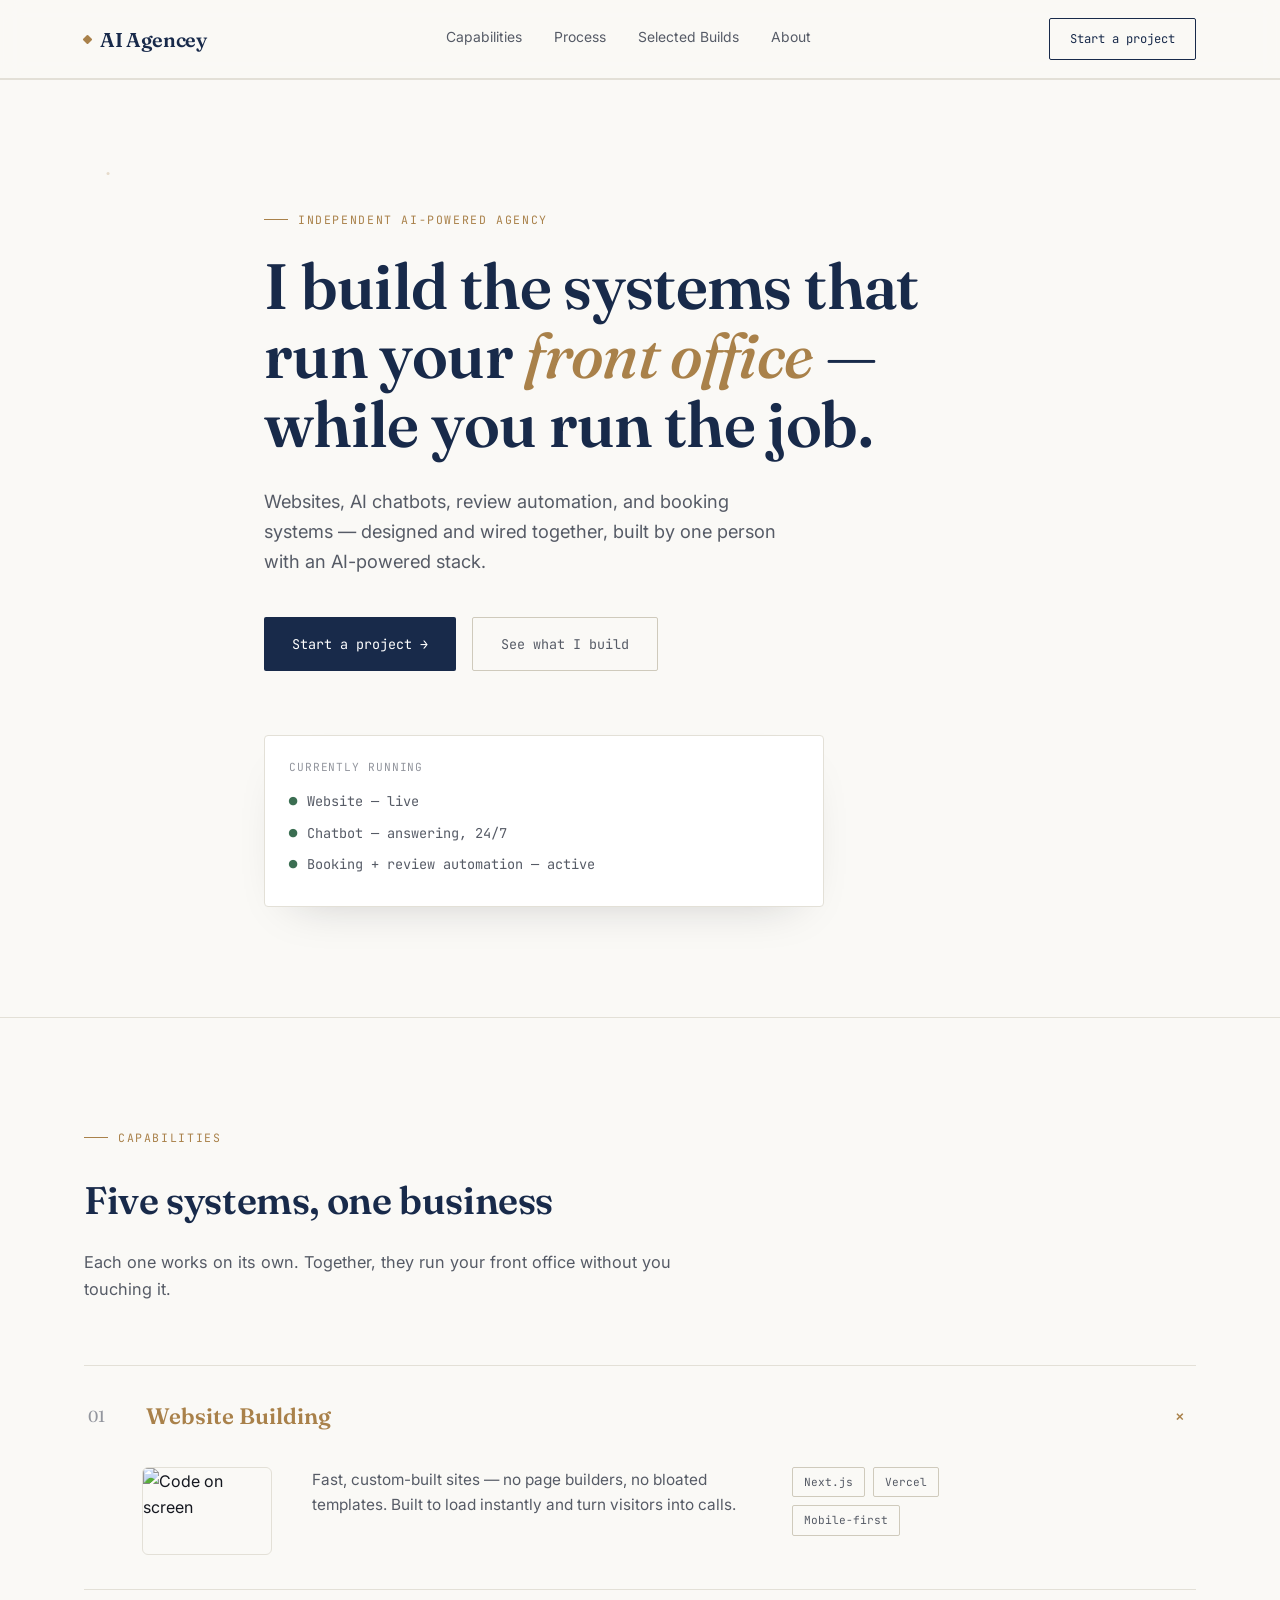
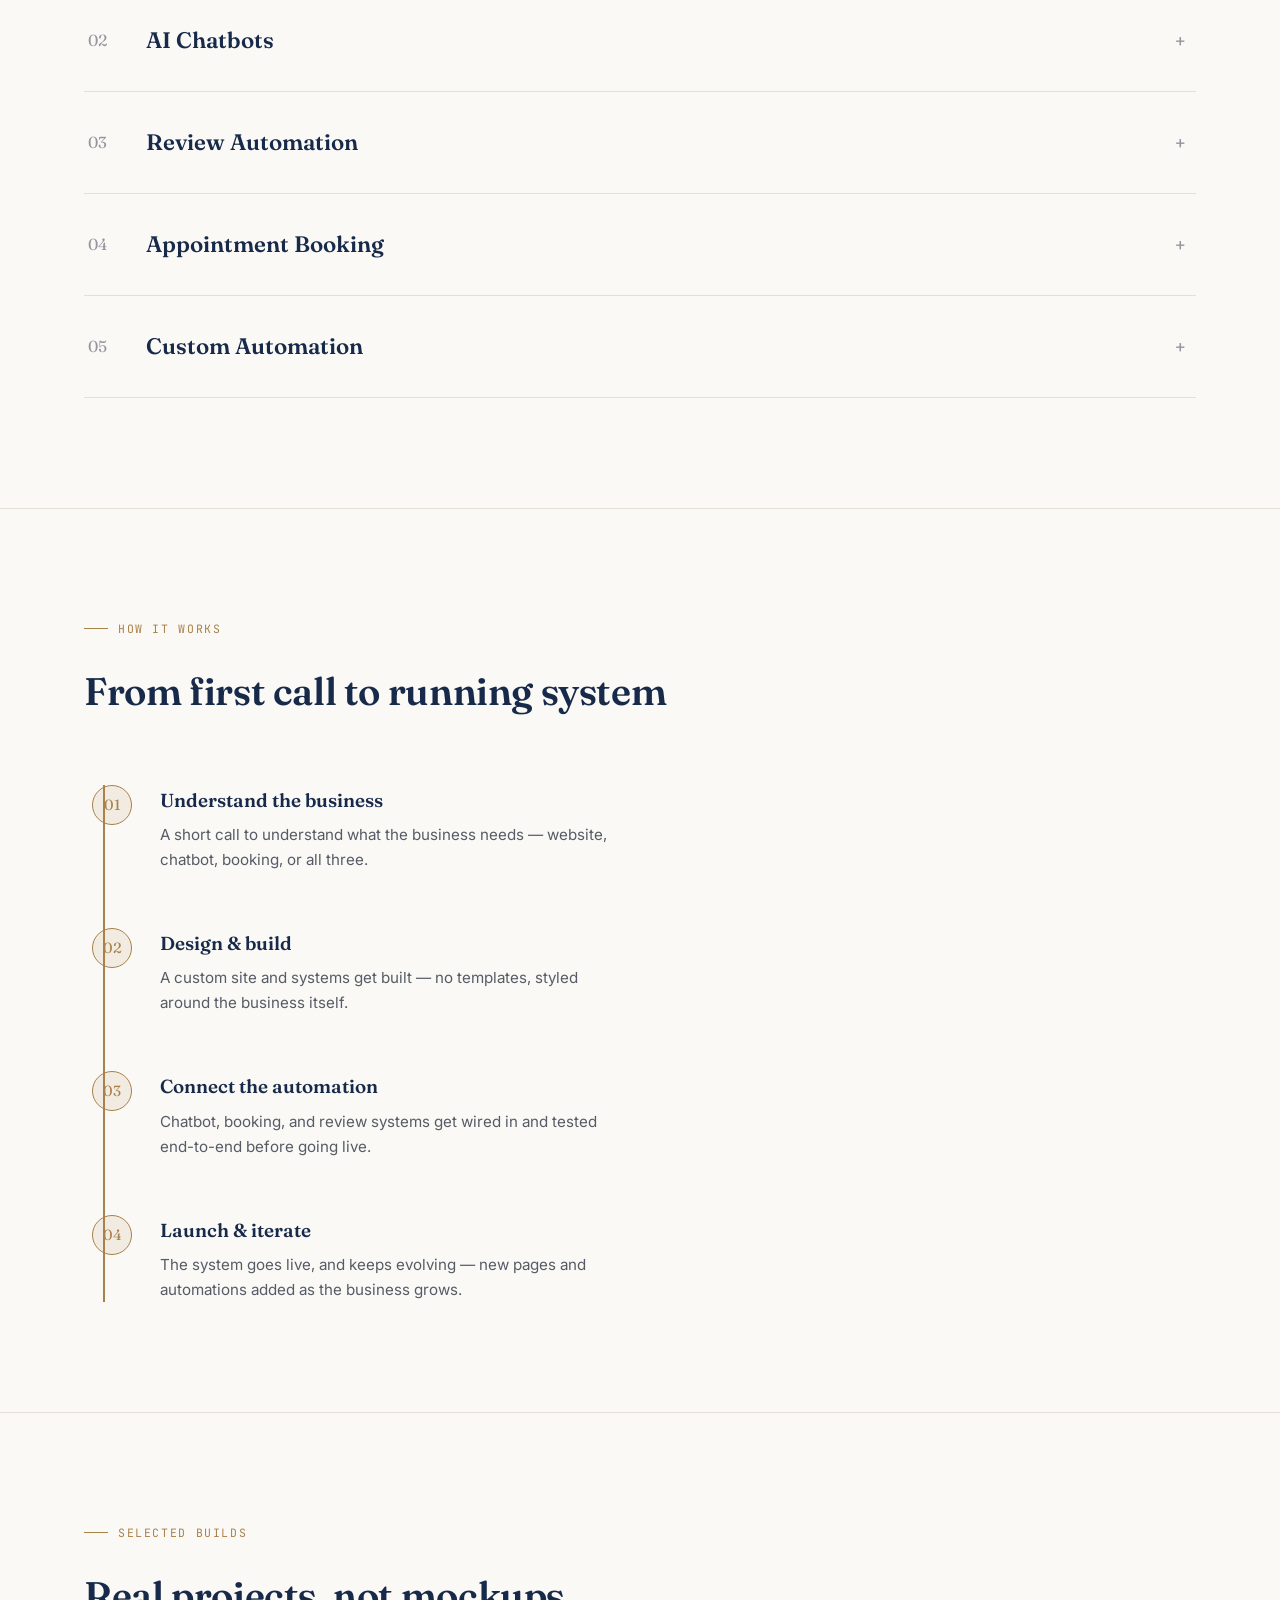
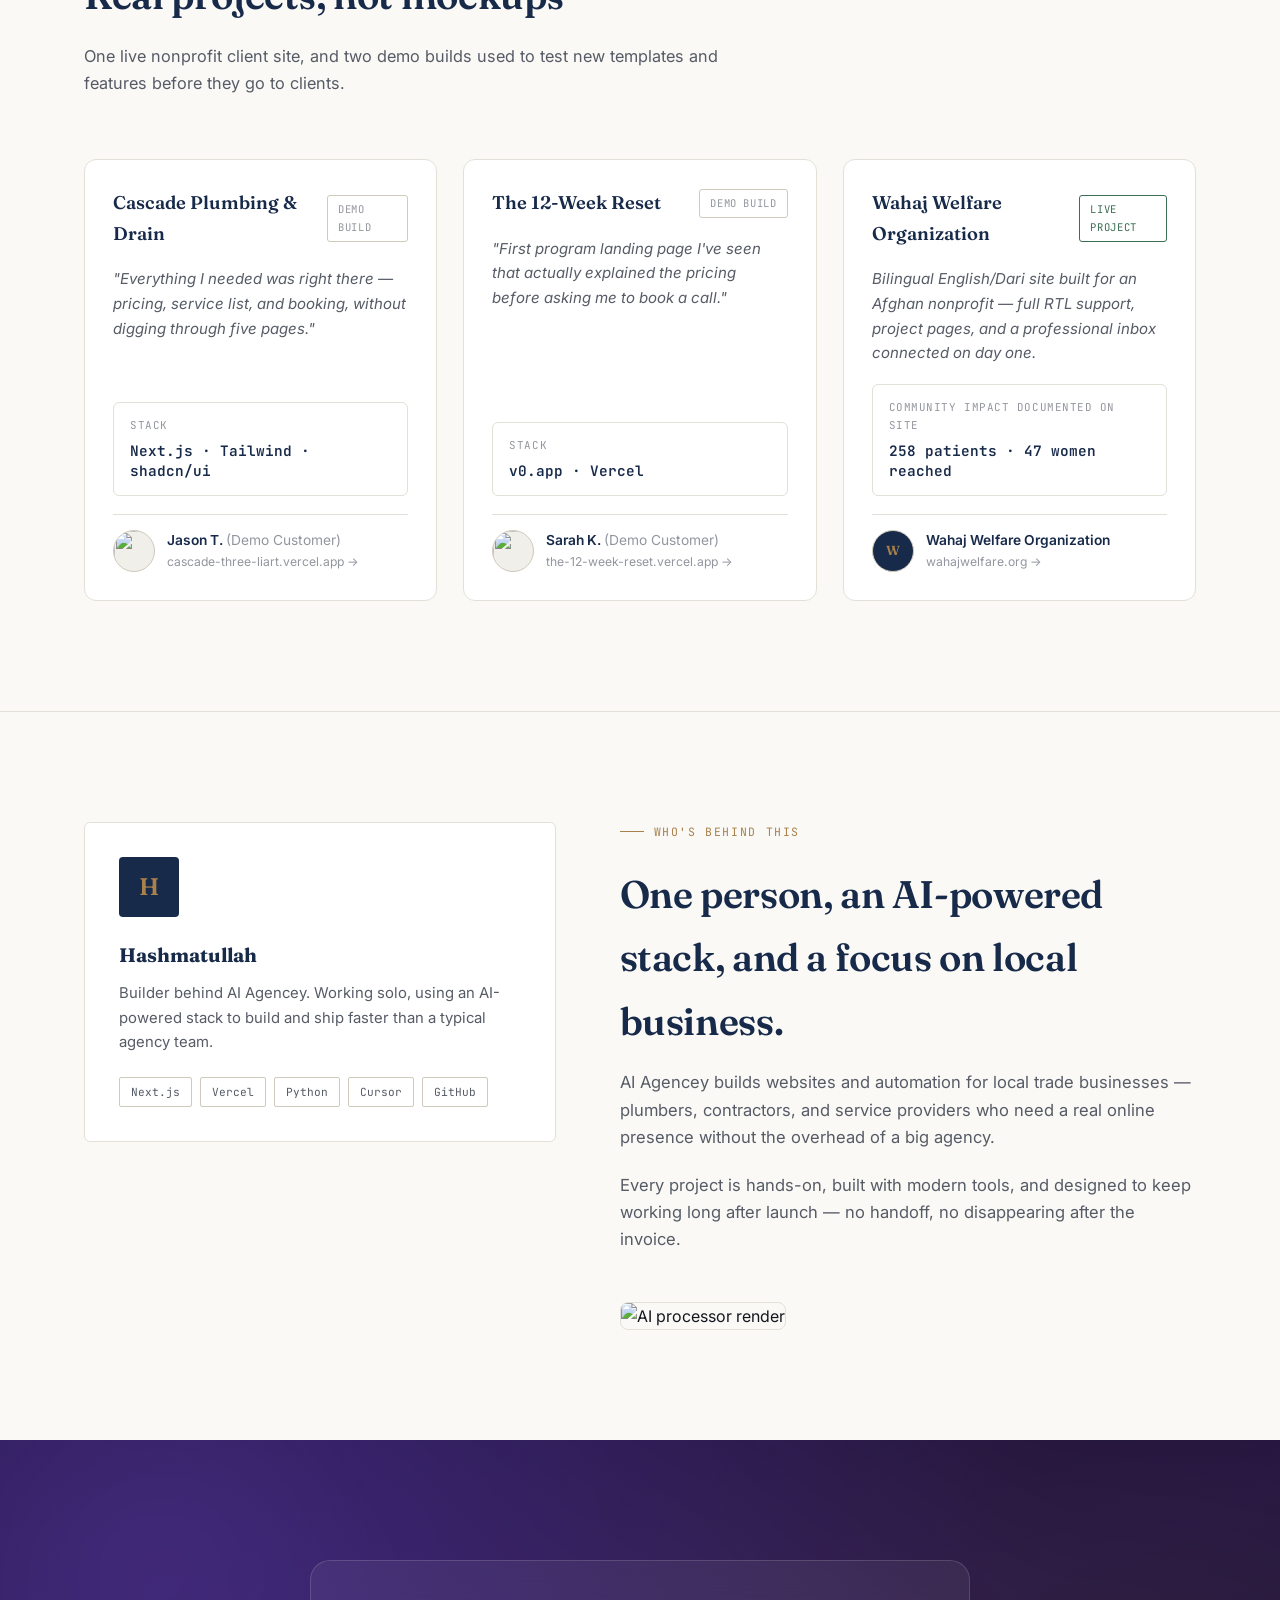
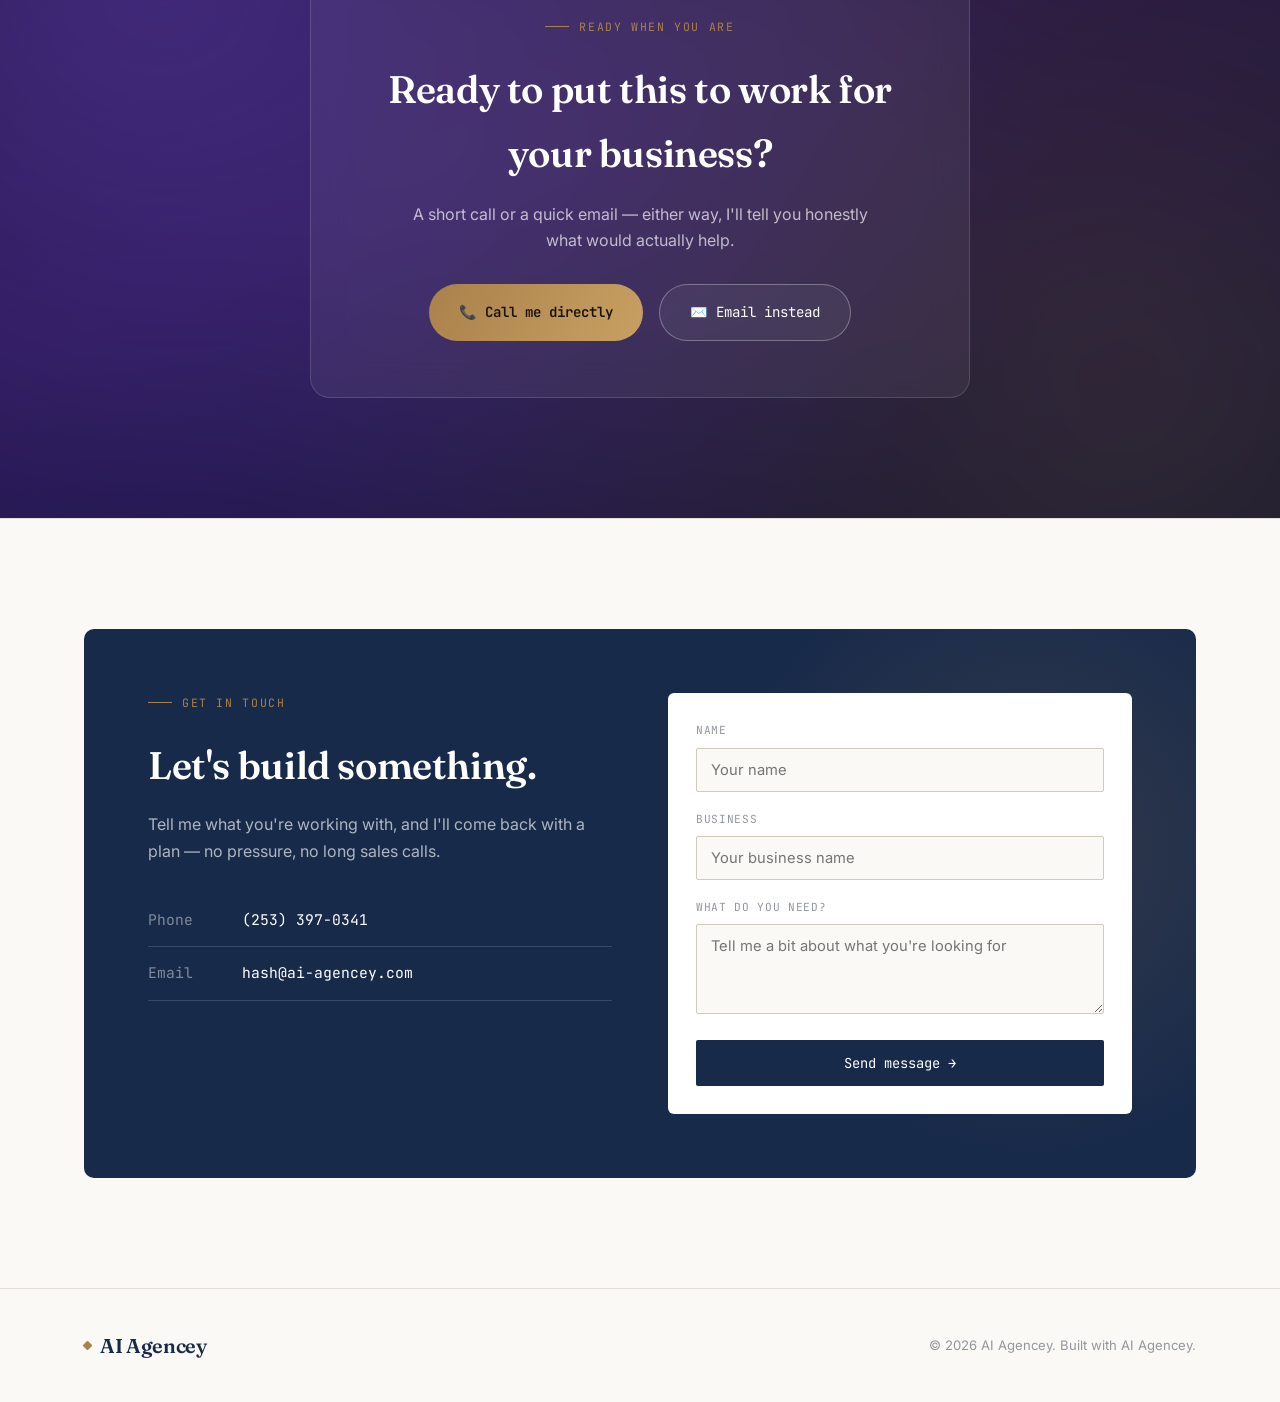
==== index.html @ a7fb11ba "Initial site" ====
<!DOCTYPE html>
<html lang="en">
<head>
<meta charset="UTF-8">
<meta name="viewport" content="width=device-width, initial-scale=1.0">
<title>AI Agencey — I build the systems behind your business</title>
<meta name="description" content="AI Agencey — websites, AI chatbots, review automation, and appointment booking built for local trade businesses.">
<link rel="preconnect" href="https://fonts.googleapis.com">
<link rel="preconnect" href="https://fonts.gstatic.com" crossorigin>
<link href="https://fonts.googleapis.com/css2?family=Fraunces:opsz,wght@9..144,400;9..144,500;9..144,600;9..144,700&family=Inter:wght@400;500;600;700&family=JetBrains+Mono:wght@400;500;600&display=swap" rel="stylesheet">
<style>
  :root{
    --bg: #FAF9F6;
    --bg-alt: #F1EFE9;
    --surface: #FFFFFF;
    --ink: #14171F;
    --ink-dim: #565B66;
    --ink-faint: #93969E;
    --border: #E3E0D7;
    --border-strong: #CFCABC;
    --navy: #182A4A;
    --navy-2: #2A4470;
    --brass: #A9814A;
    --brass-soft: rgba(169,129,74,0.12);
    --ok: #3B6E52;
    --serif: 'Fraunces', serif;
    --body: 'Inter', sans-serif;
    --mono: 'JetBrains Mono', monospace;
  }

  *{ box-sizing:border-box; margin:0; padding:0; }
  html{ scroll-behavior:smooth; }
  ::selection{ background: var(--navy); color:#fff; }

  body{
    background: var(--bg);
    color: var(--ink);
    font-family: var(--body);
    line-height: 1.65;
    overflow-x:hidden;
  }

  a{ color:inherit; text-decoration:none; }
  ul{ list-style:none; }
  .wrap{ max-width:1160px; margin:0 auto; padding:0 24px; }

  .reveal{ opacity:0; transform: translateY(20px); transition: opacity 0.7s ease, transform 0.7s ease; }
  .reveal.in{ opacity:1; transform:none; }

  .eyebrow{
    font-family: var(--mono); font-size:0.72rem; color:var(--brass);
    letter-spacing:0.14em; text-transform:uppercase;
    display:flex; align-items:center; gap:10px; margin-bottom:22px;
  }
  .eyebrow::before{ content:""; width:24px; height:1px; background:var(--brass); }

  /* ---------- Header ---------- */
  header{
    position:sticky; top:0; z-index:60;
    background: rgba(250,249,246,0.9);
    backdrop-filter: blur(10px);
    border-bottom: 1px solid var(--border);
  }
  nav.wrap{ display:flex; align-items:center; justify-content:space-between; height:78px; }
  .logo{
    font-family: var(--serif); font-weight:600; font-size:1.25rem;
    letter-spacing:-0.01em; color: var(--navy);
    display:flex; align-items:center; gap:9px;
  }
  .logo .mark{
    width:7px; height:7px; background: var(--brass); border-radius:1px; transform: rotate(45deg);
  }
  .nav-links{ display:flex; gap:32px; font-size:0.87rem; color: var(--ink-dim); }
  .nav-links a{ position:relative; padding-bottom:3px; }
  .nav-links a::after{
    content:""; position:absolute; left:0; bottom:0; width:0; height:1px;
    background: var(--brass); transition: width 0.25s ease;
  }
  .nav-links a:hover{ color: var(--ink); }
  .nav-links a:hover::after{ width:100%; }
  .nav-cta{
    font-family: var(--mono); font-size:0.76rem; padding:10px 20px;
    border:1px solid var(--navy); border-radius:2px; color: var(--navy);
    transition: all 0.2s ease;
  }
  .nav-cta:hover{ background: var(--navy); color:#fff; }

  /* ---------- Hero ---------- */
  .hero{ position:relative; padding: 130px 0 110px; overflow:hidden; }
  #network{ position:absolute; inset:0; z-index:0; opacity:0.5; }
  .hero-inner{ position:relative; z-index:1; max-width:800px; }
  h1{
    font-family: var(--serif); font-weight:600;
    font-size: clamp(2.5rem, 5.4vw, 4rem);
    line-height:1.08; letter-spacing:-0.01em; margin-bottom:28px; color: var(--navy);
  }
  h1 em{ font-style: italic; color: var(--brass); font-weight:500; }
  .hero p.lead{ color: var(--ink-dim); font-size:1.14rem; max-width:520px; margin-bottom:40px; }
  .hero-ctas{ display:flex; gap:16px; flex-wrap:wrap; margin-bottom: 64px; }

  .btn{ font-family: var(--mono); font-size:0.84rem; padding:15px 28px; border-radius:2px; display:inline-flex; align-items:center; gap:8px; transition: all 0.2s ease; }
  .btn-primary{ background: var(--navy); color:#fff; }
  .btn-primary:hover{ background: var(--navy-2); transform: translateY(-2px); }
  .btn-ghost{ border:1px solid var(--border-strong); color: var(--ink-dim); }
  .btn-ghost:hover{ border-color: var(--navy); color: var(--navy); }

  .hero-card{
    font-family: var(--mono); font-size:0.85rem; background: var(--surface);
    border:1px solid var(--border); border-radius:4px; padding:22px 24px; max-width:560px;
    color: var(--ink-dim); box-shadow: 0 20px 50px -30px rgba(20,23,31,0.25);
  }
  .hc-label{ color: var(--ink-faint); font-size:0.7rem; text-transform:uppercase; letter-spacing:0.08em; margin-bottom:14px; }
  .hc-line{ display:flex; gap:10px; margin-bottom:9px; align-items:center; }
  .hc-line .mkr{ color: var(--ok); }

  /* ---------- Section shared ---------- */
  section{ position:relative; padding:110px 0; border-top:1px solid var(--border); }
  .section-head{ max-width:640px; margin-bottom:62px; }
  h2{
    font-family: var(--serif); font-weight:600;
    font-size: clamp(1.9rem, 3vw, 2.5rem); letter-spacing:-0.01em; margin-bottom:16px; color: var(--navy);
  }
  .section-head p{ color: var(--ink-dim); font-size:1.02rem; }

  /* ---------- Capabilities ---------- */
  .cap-list{ border-top:1px solid var(--border); }
  .cap-item{ border-bottom:1px solid var(--border); }
  .cap-head{ display:flex; align-items:center; gap:24px; padding:32px 4px; cursor:pointer; transition: background 0.2s ease; }
  .cap-head:hover{ background: rgba(169,129,74,0.04); }
  .cap-num{ font-family: var(--serif); font-size:1rem; color: var(--ink-faint); width:34px; flex-shrink:0; }
  .cap-title{ font-family: var(--serif); font-size:1.4rem; font-weight:600; flex:1; color: var(--navy); transition: color 0.2s ease; }
  .cap-item.open .cap-title{ color: var(--brass); }
  .cap-toggle{ font-family: var(--mono); font-size:1.1rem; color: var(--ink-faint); width:24px; text-align:center; transition: transform 0.3s ease; }
  .cap-item.open .cap-toggle{ transform: rotate(45deg); color: var(--brass); }
  .cap-body{ max-height:0; overflow:hidden; transition: max-height 0.35s ease; }
  .cap-item.open .cap-body{ max-height:200px; }
  .cap-body-inner{ padding:0 4px 34px 58px; display:flex; gap:40px; flex-wrap:wrap; align-items:flex-start; }
  .cap-thumb{ width:130px; height:88px; border-radius:6px; object-fit:cover; flex-shrink:0; border:1px solid var(--border); }
  .cap-body-inner p{ color: var(--ink-dim); max-width:440px; font-size:0.96rem; }
  .cap-tags{ display:flex; flex-wrap:wrap; gap:8px; align-content:flex-start; max-width:220px; }
  .cap-tag{ font-family: var(--mono); font-size:0.7rem; color: var(--ink-dim); border:1px solid var(--border-strong); padding:5px 11px; border-radius:2px; }

  /* ---------- Timeline ---------- */
  .timeline{ position:relative; padding-left:8px; }
  .tl-line-svg{ position:absolute; left:19px; top:0; height:100%; width:2px; }
  .tl-line-bg{ stroke: var(--border-strong); stroke-width:2; }
  .tl-line-fg{ stroke: var(--brass); stroke-width:2; stroke-dasharray:1000; stroke-dashoffset:1000; transition: stroke-dashoffset 1.4s ease; }
  .tl-line-fg.drawn{ stroke-dashoffset:0; }
  .tl-step{ display:flex; gap:28px; padding-bottom:56px; position:relative; }
  .tl-step:last-child{ padding-bottom:0; }
  .tl-dot{ width:40px; height:40px; border-radius:50%; background: var(--surface); border:1px solid var(--border-strong); display:flex; align-items:center; justify-content:center; font-family: var(--serif); font-size:0.92rem; color: var(--ink-dim); flex-shrink:0; z-index:1; }
  .tl-step.active .tl-dot{ border-color: var(--brass); color: var(--brass); background: var(--brass-soft); }
  .tl-content h4{ font-family: var(--serif); font-size:1.18rem; font-weight:600; margin-bottom:6px; color: var(--navy); }
  .tl-content p{ color: var(--ink-dim); font-size:0.95rem; max-width:460px; }

  /* ---------- Selected Builds (case-study cards) ---------- */
  .builds-grid{ display:grid; grid-template-columns: repeat(3,1fr); gap:26px; }
  .build-card{
    background: var(--surface); border:1px solid var(--border); border-radius:12px;
    padding:28px; display:flex; flex-direction:column; gap:18px;
    transition: transform 0.3s ease, box-shadow 0.3s ease;
  }
  .build-card:hover{ transform: translateY(-6px); box-shadow: 0 24px 50px -30px rgba(20,23,31,0.3); }
  .build-top{ display:flex; justify-content:space-between; align-items:center; }
  .build-tag{
    font-family: var(--mono); font-size:0.66rem; letter-spacing:0.06em; text-transform:uppercase;
    padding:5px 10px; border-radius:3px; border:1px solid var(--border-strong); color: var(--ink-faint);
  }
  .build-tag.live{ color: var(--ok); border-color: var(--ok); }
  .build-name{ font-family: var(--serif); font-size:1.15rem; font-weight:600; color: var(--navy); }
  .build-quote{ color: var(--ink-dim); font-size:0.94rem; font-style:italic; flex-grow:1; }
  .build-stat{
    border:1px solid var(--border); border-radius:6px; padding:14px 16px;
    display:flex; flex-direction:column; gap:6px;
  }
  .build-stat .lbl{ font-family: var(--mono); font-size:0.68rem; text-transform:uppercase; letter-spacing:0.05em; color: var(--ink-faint); }
  .build-stat .val{ font-family: var(--mono); font-size:0.9rem; color: var(--navy); font-weight:600; text-align:left; line-height:1.4; }
  .build-attr{ display:flex; align-items:center; gap:12px; padding-top:14px; border-top:1px solid var(--border); }
  .build-avatar{ width:42px; height:42px; border-radius:50%; object-fit:cover; flex-shrink:0; border:1px solid var(--border-strong); background: var(--bg-alt); }
  .build-avatar.initials{ display:flex; align-items:center; justify-content:center; background: var(--navy); color: var(--brass); font-family: var(--serif); font-weight:600; font-size:0.82rem; }
  .build-attr-name{ font-size:0.86rem; font-weight:600; color: var(--navy); }
  .build-attr-role{ font-size:0.76rem; color: var(--ink-faint); }
  .build-attr a{ color: var(--ink-faint); }
  .build-attr a:hover{ color: var(--brass); }

  /* ---------- Sample builds ---------- */
  .samples-grid{ display:grid; grid-template-columns: repeat(3,1fr); gap:28px; }
  .browser-mock{ border:1px solid var(--border); border-radius:6px; overflow:hidden; background: var(--surface); transition: transform 0.3s ease, box-shadow 0.3s ease; }
  .browser-mock:hover{ transform: translateY(-6px); box-shadow: 0 24px 50px -30px rgba(20,23,31,0.3); }
  .browser-bar{ display:flex; align-items:center; gap:6px; padding:11px 14px; background: var(--bg-alt); border-bottom:1px solid var(--border); }
  .browser-bar span{ width:7px; height:7px; border-radius:50%; background: var(--border-strong); }
  .browser-bar .url{ font-family:var(--mono); font-size:0.66rem; color: var(--ink-faint); margin-left:8px; }
  .browser-preview{ height:200px; padding:22px; display:flex; flex-direction:column; gap:12px; background: var(--surface); }
  .prev-nav{ display:flex; gap:14px; margin-bottom:6px; }
  .prev-nav span{ width:26px; height:5px; border-radius:2px; background: var(--border-strong); }
  .prev-bar{ height:8px; border-radius:2px; background: var(--bg-alt); }
  .w70{width:70%;} .w50{width:50%;} .w35{width:35%;}
  .prev-cta{ margin-top:auto; align-self:flex-start; font-family: var(--mono); font-size:0.64rem; padding:7px 14px; border-radius:2px; background: var(--brass-soft); color: var(--brass); }
  .prev-bars{ display:flex; gap:6px; align-items:flex-end; height:36px; margin-top:8px; }
  .prev-bars i{ width:10px; background: var(--navy); border-radius:1px; opacity:0.75; }
  .sample-caption{ padding:18px 4px 0; }
  .sample-caption h4{ font-family:var(--serif); font-size:1.02rem; font-weight:600; margin-bottom:4px; color: var(--navy); }
  .sample-caption p{ color: var(--ink-faint); font-size:0.84rem; }

  /* ---------- Signals ---------- */
  .log-console{ background: var(--surface); border:1px solid var(--border); border-radius:6px; overflow:hidden; }
  .log-line{ display:flex; gap:18px; padding:26px 30px; border-bottom:1px solid var(--border); align-items:center; }
  .log-avatar{ width:44px; height:44px; border-radius:50%; object-fit:cover; flex-shrink:0; border:1px solid var(--border-strong); }
  .log-line:last-child{ border-bottom:none; }
  .log-tag{ font-family: var(--mono); color: var(--ok); flex-shrink:0; width:90px; font-size:0.78rem; padding-top:2px; }
  .log-text{ color: var(--ink-dim); font-size:0.97rem; font-family: var(--serif); font-style: italic; }
  .log-text strong{ color: var(--navy); font-weight:600; font-style: normal; font-family: var(--body); }

  /* ---------- About ---------- */
  .about{ display:grid; grid-template-columns: 0.9fr 1.1fr; gap:64px; align-items:start; }
  .about-card{ background: var(--surface); border:1px solid var(--border); border-radius:6px; padding:34px; }
  .avatar-big{ width:60px; height:60px; border-radius:4px; background: var(--navy); display:flex; align-items:center; justify-content:center; font-family: var(--serif); font-weight:600; font-size:1.5rem; margin-bottom:22px; color: var(--brass); }
  .about-card h3{ font-family: var(--serif); font-size:1.22rem; margin-bottom:10px; color: var(--navy); }
  .about-card p{ color: var(--ink-dim); font-size:0.93rem; margin-bottom:22px; }
  .stack-list{ display:flex; flex-wrap:wrap; gap:8px; }
  .stack-tag{ font-family: var(--mono); font-size:0.7rem; color: var(--ink-dim); border:1px solid var(--border-strong); padding:5px 11px; border-radius:2px; }
  .about-copy p{ color: var(--ink-dim); margin-bottom:20px; font-size:1.04rem; }
  .about-copy p:last-child{ margin-bottom:0; }

  /* ---------- Glass CTA (contrast moment) ---------- */
  .glass-cta-section{
    position:relative; overflow:hidden; padding:120px 24px;
    background: linear-gradient(160deg, #140B30, #1D0F42 45%, #0B0F2C 100%);
    border-top:none;
  }
  .glass-cta-section::before{
    content:""; position:absolute; inset:-25%;
    background: radial-gradient(circle at 25% 30%, rgba(150,100,255,0.35), transparent 55%),
                radial-gradient(circle at 75% 70%, rgba(169,129,74,0.22), transparent 55%);
    filter: blur(50px);
    animation: ctaDrift 14s ease-in-out infinite alternate;
  }
  @keyframes ctaDrift{ from{ transform: translate(0,0) scale(1); } to{ transform: translate(-4%,3%) scale(1.08); } }
  .glass-panel{
    position:relative; z-index:1; max-width:660px; margin:0 auto; text-align:center;
    background: rgba(255,255,255,0.06); backdrop-filter: blur(18px);
    border:1px solid rgba(255,255,255,0.14); border-radius:20px; padding:56px 44px;
  }
  .glass-panel .eyebrow{ justify-content:center; color: var(--brass); }
  .glass-panel h2{ color:#fff; }
  .glass-panel p{ color: rgba(255,255,255,0.68); max-width:460px; margin:0 auto; }
  .pill-ctas{ display:flex; gap:16px; justify-content:center; flex-wrap:wrap; margin-top:30px; }
  .pill-btn{ font-family: var(--mono); font-size:0.88rem; padding:16px 30px; border-radius:999px; display:inline-flex; align-items:center; gap:10px; transition: transform 0.2s ease, background 0.2s ease; }
  .pill-primary{ background: linear-gradient(120deg, var(--brass), #C9A063); color:#1A1206; font-weight:600; }
  .pill-primary:hover{ transform: translateY(-2px); }
  .pill-ghost{ border:1px solid rgba(255,255,255,0.3); color:#fff; background: rgba(255,255,255,0.05); }
  .pill-ghost:hover{ background: rgba(255,255,255,0.14); }

  /* ---------- Contact ---------- */
  .contact-panel{ background: var(--navy); border-radius:10px; padding:64px; display:grid; grid-template-columns: 1fr 1fr; gap:56px; position:relative; overflow:hidden; }
  .contact-panel::before{ content:""; position:absolute; top:-30%; right:-10%; width:50%; height:140%; background: radial-gradient(circle, rgba(169,129,74,0.18), transparent 65%); pointer-events:none; }
  .contact-info .eyebrow{ color: var(--brass); }
  .contact-info h2{ color:#fff; margin-bottom:14px; }
  .contact-info p{ color: rgba(255,255,255,0.65); margin-bottom:30px; }
  .contact-line{ display:flex; align-items:center; gap:14px; font-family:var(--mono); font-size:0.92rem; padding:14px 0; border-bottom:1px solid rgba(255,255,255,0.14); color: #fff; }
  .contact-line .k{ color: rgba(255,255,255,0.45); width:80px; flex-shrink:0; }
  .contact-line a:hover{ color: var(--brass); }

  .contact-form{ background: var(--surface); border-radius:6px; padding:28px; position:relative; z-index:1; }
  .field{ margin-bottom:18px; }
  .field label{ display:block; color: var(--ink-faint); font-size:0.7rem; text-transform:uppercase; letter-spacing:0.06em; margin-bottom:8px; font-family: var(--mono); }
  .field input, .field textarea{ width:100%; background: var(--bg); border:1px solid var(--border-strong); border-radius:2px; padding:12px 14px; color: var(--ink); font-family:var(--body); font-size:0.92rem; }
  .field input:focus, .field textarea:focus{ outline:none; border-color: var(--navy); }
  .field textarea{ resize:vertical; min-height:90px; }
  .submit-btn{ width:100%; font-family: var(--mono); font-size:0.86rem; background: var(--navy); color:#fff; padding:14px; border-radius:2px; border:none; cursor:pointer; transition: background 0.2s ease; }
  .submit-btn:hover{ background: var(--navy-2); }

  /* ---------- Footer ---------- */
  footer{ border-top:1px solid var(--border); padding:40px 0; }
  footer .wrap{ display:flex; justify-content:space-between; align-items:center; flex-wrap:wrap; gap:12px; }
  footer p{ font-size:0.82rem; color: var(--ink-faint); }

  @media (max-width:860px){
    .nav-links{ display:none; }
    .samples-grid{ grid-template-columns:1fr; }
    .about{ grid-template-columns:1fr; }
    .contact-panel{ grid-template-columns:1fr; padding:36px 24px; }
    .cap-body-inner{ padding-left:4px; }
  }
  @media (prefers-reduced-motion: reduce){ *{ animation:none !important; transition:none !important; } }
</style>
</head>
<body>

<header>
  <nav class="wrap">
    <a href="#" class="logo"><span class="mark"></span>AI Agencey</a>
    <div class="nav-links">
      <a href="#capabilities">Capabilities</a>
      <a href="#process">Process</a>
      <a href="#samples">Selected Builds</a>
      <a href="#about">About</a>
    </div>
    <a href="#contact" class="nav-cta">Start a project</a>
  </nav>
</header>

<section class="hero">
  <canvas id="network"></canvas>
  <div class="wrap hero-inner">
    <div class="eyebrow">Independent AI-powered agency</div>
    <h1>I build the systems that run your <em>front office</em> — while you run the job.</h1>
    <p class="lead">Websites, AI chatbots, review automation, and booking systems — designed and wired together, built by one person with an AI-powered stack.</p>
    <div class="hero-ctas">
      <a href="#contact" class="btn btn-primary">Start a project →</a>
      <a href="#capabilities" class="btn btn-ghost">See what I build</a>
    </div>
    <div class="hero-card">
      <div class="hc-label">Currently running</div>
      <div class="hc-line"><span class="mkr">●</span><span>Website — live</span></div>
      <div class="hc-line"><span class="mkr">●</span><span>Chatbot — answering, 24/7</span></div>
      <div class="hc-line"><span class="mkr">●</span><span>Booking + review automation — active</span></div>
    </div>
  </div>
</section>

<section id="capabilities">
  <div class="wrap">
    <div class="section-head reveal">
      <div class="eyebrow">Capabilities</div>
      <h2>Five systems, one business</h2>
      <p>Each one works on its own. Together, they run your front office without you touching it.</p>
    </div>

    <div class="cap-list reveal">
      <div class="cap-item open">
        <div class="cap-head">
          <span class="cap-num">01</span>
          <span class="cap-title">Website Building</span>
          <span class="cap-toggle">+</span>
        </div>
        <div class="cap-body">
          <div class="cap-body-inner">
            <img class="cap-thumb" src="https://images.unsplash.com/photo-1774901128215-3549cc686921?fm=jpg&q=60&w=400&auto=format&fit=crop" alt="Code on screen">
            <p>Fast, custom-built sites — no page builders, no bloated templates. Built to load instantly and turn visitors into calls.</p>
            <div class="cap-tags"><span class="cap-tag">Next.js</span><span class="cap-tag">Vercel</span><span class="cap-tag">Mobile-first</span></div>
          </div>
        </div>
      </div>
      <div class="cap-item">
        <div class="cap-head">
          <span class="cap-num">02</span>
          <span class="cap-title">AI Chatbots</span>
          <span class="cap-toggle">+</span>
        </div>
        <div class="cap-body">
          <div class="cap-body-inner">
            <img class="cap-thumb" src="https://images.unsplash.com/photo-1697577418970-95d99b5a55cf?fm=jpg&q=60&w=400&auto=format&fit=crop" alt="AI processor render">
            <p>A chatbot trained on your business — answers questions, qualifies leads, and never clocks out.</p>
            <div class="cap-tags"><span class="cap-tag">24/7</span><span class="cap-tag">Lead capture</span><span class="cap-tag">Custom trained</span></div>
          </div>
        </div>
      </div>
      <div class="cap-item">
        <div class="cap-head">
          <span class="cap-num">03</span>
          <span class="cap-title">Review Automation</span>
          <span class="cap-toggle">+</span>
        </div>
        <div class="cap-body">
          <div class="cap-body-inner">
            <img class="cap-thumb" src="https://images.unsplash.com/photo-1460925895917-afdab827c52f?fm=jpg&q=60&w=400&auto=format&fit=crop" alt="Marketing analytics on laptop">
            <p>Review requests go out automatically, at the right moment — your reputation grows without you asking for it.</p>
            <div class="cap-tags"><span class="cap-tag">Auto follow-up</span><span class="cap-tag">Reputation</span></div>
          </div>
        </div>
      </div>
      <div class="cap-item">
        <div class="cap-head">
          <span class="cap-num">04</span>
          <span class="cap-title">Appointment Booking</span>
          <span class="cap-toggle">+</span>
        </div>
        <div class="cap-body">
          <div class="cap-body-inner">
            <p>Customers book straight into your calendar. Reminders go out automatically — fewer no-shows, less back and forth.</p>
            <div class="cap-tags"><span class="cap-tag">Calendar sync</span><span class="cap-tag">Reminders</span></div>
          </div>
        </div>
      </div>
      <div class="cap-item">
        <div class="cap-head">
          <span class="cap-num">05</span>
          <span class="cap-title">Custom Automation</span>
          <span class="cap-toggle">+</span>
        </div>
        <div class="cap-body">
          <div class="cap-body-inner">
            <p>Quoting, follow-ups, data entry — any repetitive task in the business, built into a workflow that runs itself.</p>
            <div class="cap-tags"><span class="cap-tag">Python</span><span class="cap-tag">Workflows</span></div>
          </div>
        </div>
      </div>
    </div>
  </div>
</section>

<section id="process">
  <div class="wrap">
    <div class="section-head reveal">
      <div class="eyebrow">How it works</div>
      <h2>From first call to running system</h2>
    </div>

    <div class="timeline reveal">
      <svg class="tl-line-svg" width="2" height="100%" preserveAspectRatio="none">
        <line class="tl-line-bg" x1="1" y1="0" x2="1" y2="100%"></line>
        <line class="tl-line-fg" x1="1" y1="0" x2="1" y2="100%"></line>
      </svg>

      <div class="tl-step active">
        <div class="tl-dot">01</div>
        <div class="tl-content">
          <h4>Understand the business</h4>
          <p>A short call to understand what the business needs — website, chatbot, booking, or all three.</p>
        </div>
      </div>
      <div class="tl-step">
        <div class="tl-dot">02</div>
        <div class="tl-content">
          <h4>Design &amp; build</h4>
          <p>A custom site and systems get built — no templates, styled around the business itself.</p>
        </div>
      </div>
      <div class="tl-step">
        <div class="tl-dot">03</div>
        <div class="tl-content">
          <h4>Connect the automation</h4>
          <p>Chatbot, booking, and review systems get wired in and tested end-to-end before going live.</p>
        </div>
      </div>
      <div class="tl-step">
        <div class="tl-dot">04</div>
        <div class="tl-content">
          <h4>Launch &amp; iterate</h4>
          <p>The system goes live, and keeps evolving — new pages and automations added as the business grows.</p>
        </div>
      </div>
    </div>
  </div>
</section>

<section id="samples">
  <div class="wrap">
    <div class="section-head reveal">
      <div class="eyebrow">Selected builds</div>
      <h2>Real projects, not mockups</h2>
      <p>One live nonprofit client site, and two demo builds used to test new templates and features before they go to clients.</p>
    </div>

    <div class="builds-grid reveal">
      <div class="build-card">
        <div class="build-top">
          <span class="build-name">Cascade Plumbing &amp; Drain</span>
          <span class="build-tag">Demo build</span>
        </div>
        <p class="build-quote">"Everything I needed was right there — pricing, service list, and booking, without digging through five pages."</p>
        <div class="build-stat">
          <span class="lbl">Stack</span>
          <span class="val">Next.js · Tailwind · shadcn/ui</span>
        </div>
        <div class="build-attr">
          <img class="build-avatar" src="https://images.unsplash.com/photo-1742518424481-b39a7cb4c80e?fm=jpg&q=60&w=100&auto=format&fit=crop" alt="">
          <div>
            <div class="build-attr-name">Jason T. <span style="color:var(--ink-faint); font-weight:400;">(Demo Customer)</span></div>
            <div class="build-attr-role"><a href="https://cascade-three-liart.vercel.app" target="_blank" rel="noopener">cascade-three-liart.vercel.app →</a></div>
          </div>
        </div>
      </div>

      <div class="build-card">
        <div class="build-top">
          <span class="build-name">The 12-Week Reset</span>
          <span class="build-tag">Demo build</span>
        </div>
        <p class="build-quote">"First program landing page I've seen that actually explained the pricing before asking me to book a call."</p>
        <div class="build-stat">
          <span class="lbl">Stack</span>
          <span class="val">v0.app · Vercel</span>
        </div>
        <div class="build-attr">
          <img class="build-avatar" src="https://images.unsplash.com/photo-1580489944761-15a19d654956?fm=jpg&q=60&w=100&auto=format&fit=crop" alt="">
          <div>
            <div class="build-attr-name">Sarah K. <span style="color:var(--ink-faint); font-weight:400;">(Demo Customer)</span></div>
            <div class="build-attr-role"><a href="https://the-12-week-reset.vercel.app" target="_blank" rel="noopener">the-12-week-reset.vercel.app →</a></div>
          </div>
        </div>
      </div>

      <div class="build-card">
        <div class="build-top">
          <span class="build-name">Wahaj Welfare Organization</span>
          <span class="build-tag live">Live project</span>
        </div>
        <p class="build-quote">Bilingual English/Dari site built for an Afghan nonprofit — full RTL support, project pages, and a professional inbox connected on day one.</p>
        <div class="build-stat">
          <span class="lbl">Community impact documented on site</span>
          <span class="val">258 patients · 47 women reached</span>
        </div>
        <div class="build-attr">
          <div class="build-avatar initials">W</div>
          <div>
            <div class="build-attr-name">Wahaj Welfare Organization</div>
            <div class="build-attr-role"><a href="https://wahajwelfare.org" target="_blank" rel="noopener">wahajwelfare.org →</a></div>
          </div>
        </div>
      </div>
    </div>
  </div>
</section>

<section id="about">
  <div class="wrap about">
    <div class="about-card reveal">
      <div class="avatar-big">H</div>
      <h3>Hashmatullah</h3>
      <p>Builder behind AI Agencey. Working solo, using an AI-powered stack to build and ship faster than a typical agency team.</p>
      <div class="stack-list">
        <span class="stack-tag">Next.js</span>
        <span class="stack-tag">Vercel</span>
        <span class="stack-tag">Python</span>
        <span class="stack-tag">Cursor</span>
        <span class="stack-tag">GitHub</span>
      </div>
    </div>
    <div class="about-copy reveal">
      <div class="eyebrow">Who's behind this</div>
      <h2>One person, an AI-powered stack, and a focus on local business.</h2>
      <p>AI Agencey builds websites and automation for local trade businesses — plumbers, contractors, and service providers who need a real online presence without the overhead of a big agency.</p>
      <p>Every project is hands-on, built with modern tools, and designed to keep working long after launch — no handoff, no disappearing after the invoice.</p>
      <img src="https://images.unsplash.com/photo-1697577418970-95d99b5a55cf?fm=jpg&q=60&w=900&auto=format&fit=crop" alt="AI processor render" style="width:100%; border-radius:8px; margin-top:28px; border:1px solid var(--border);">
    </div>
  </div>
</section>

<section class="glass-cta-section">
  <div class="glass-panel reveal">
    <div class="eyebrow">Ready when you are</div>
    <h2>Ready to put this to work for your business?</h2>
    <p>A short call or a quick email — either way, I'll tell you honestly what would actually help.</p>
    <div class="pill-ctas">
      <a href="tel:2533970341" class="pill-btn pill-primary">📞 Call me directly</a>
      <a href="mailto:hash@ai-agencey.com" class="pill-btn pill-ghost">✉️ Email instead</a>
    </div>
  </div>
</section>

<section id="contact">
  <div class="wrap">
    <div class="contact-panel reveal">
      <div class="contact-info">
        <div class="eyebrow">Get in touch</div>
        <h2>Let's build something.</h2>
        <p>Tell me what you're working with, and I'll come back with a plan — no pressure, no long sales calls.</p>
        <div class="contact-line"><span class="k">Phone</span><a href="tel:2533970341">(253) 397-0341</a></div>
        <div class="contact-line"><span class="k">Email</span><a href="mailto:hash@ai-agencey.com">hash@ai-agencey.com</a></div>
      </div>

      <div class="contact-form">
        <form>
          <div class="field">
            <label for="name">Name</label>
            <input id="name" type="text" placeholder="Your name">
          </div>
          <div class="field">
            <label for="business">Business</label>
            <input id="business" type="text" placeholder="Your business name">
          </div>
          <div class="field">
            <label for="message">What do you need?</label>
            <textarea id="message" placeholder="Tell me a bit about what you're looking for"></textarea>
          </div>
          <button type="submit" class="submit-btn">Send message →</button>
        </form>
      </div>
    </div>
  </div>
</section>

<footer>
  <div class="wrap">
    <a href="#" class="logo"><span class="mark"></span>AI Agencey</a>
    <p>© 2026 AI Agencey. Built with AI Agencey.</p>
  </div>
</footer>

<script>
  const revealEls = document.querySelectorAll('.reveal');
  const io = new IntersectionObserver((entries)=>{
    entries.forEach(e=>{ if(e.isIntersecting){ e.target.classList.add('in'); } });
  }, { threshold: 0.15 });
  revealEls.forEach(el=>io.observe(el));

  document.querySelectorAll('.cap-head').forEach(head=>{
    head.addEventListener('click', ()=>{
      const item = head.parentElement;
      const isOpen = item.classList.contains('open');
      document.querySelectorAll('.cap-item').forEach(i=>i.classList.remove('open'));
      if(!isOpen) item.classList.add('open');
    });
  });

  const tlLine = document.querySelector('.tl-line-fg');
  const tlSteps = document.querySelectorAll('.tl-step');
  const tlIo = new IntersectionObserver((entries)=>{
    entries.forEach(e=>{
      if(e.isIntersecting){
        tlLine.classList.add('drawn');
        tlSteps.forEach(s=>s.classList.add('active'));
      }
    });
  }, { threshold: 0.2 });
  const timelineEl = document.querySelector('.timeline');
  if(timelineEl) tlIo.observe(timelineEl);

  const canvas = document.getElementById('network');
  const ctx = canvas.getContext('2d');
  let w, h, points = [];
  function resize(){ w = canvas.width = canvas.offsetWidth; h = canvas.height = canvas.offsetHeight; }
  function initPoints(){
    points = [];
    const count = Math.min(46, Math.floor((w*h)/26000));
    for(let i=0;i<count;i++){
      points.push({ x: Math.random()*w, y: Math.random()*h, vx: (Math.random()-0.5)*0.2, vy: (Math.random()-0.5)*0.2 });
    }
  }
  function step(){
    ctx.clearRect(0,0,w,h);
    for(const p of points){
      p.x += p.vx; p.y += p.vy;
      if(p.x<0||p.x>w) p.vx*=-1;
      if(p.y<0||p.y>h) p.vy*=-1;
    }
    for(let i=0;i<points.length;i++){
      for(let j=i+1;j<points.length;j++){
        const dx = points[i].x-points[j].x, dy = points[i].y-points[j].y;
        const dist = Math.sqrt(dx*dx+dy*dy);
        if(dist < 130){
          ctx.strokeStyle = `rgba(24,42,74,${0.10*(1-dist/130)})`;
          ctx.lineWidth = 1;
          ctx.beginPath();
          ctx.moveTo(points[i].x, points[i].y);
          ctx.lineTo(points[j].x, points[j].y);
          ctx.stroke();
        }
      }
    }
    for(const p of points){
      ctx.fillStyle = 'rgba(169,129,74,0.5)';
      ctx.beginPath();
      ctx.arc(p.x, p.y, 1.5, 0, Math.PI*2);
      ctx.fill();
    }
    requestAnimationFrame(step);
  }
  window.addEventListener('resize', ()=>{ resize(); initPoints(); });
  resize(); initPoints();
  if(!window.matchMedia('(prefers-reduced-motion: reduce)').matches){ step(); }
</script>

</body>
</html>
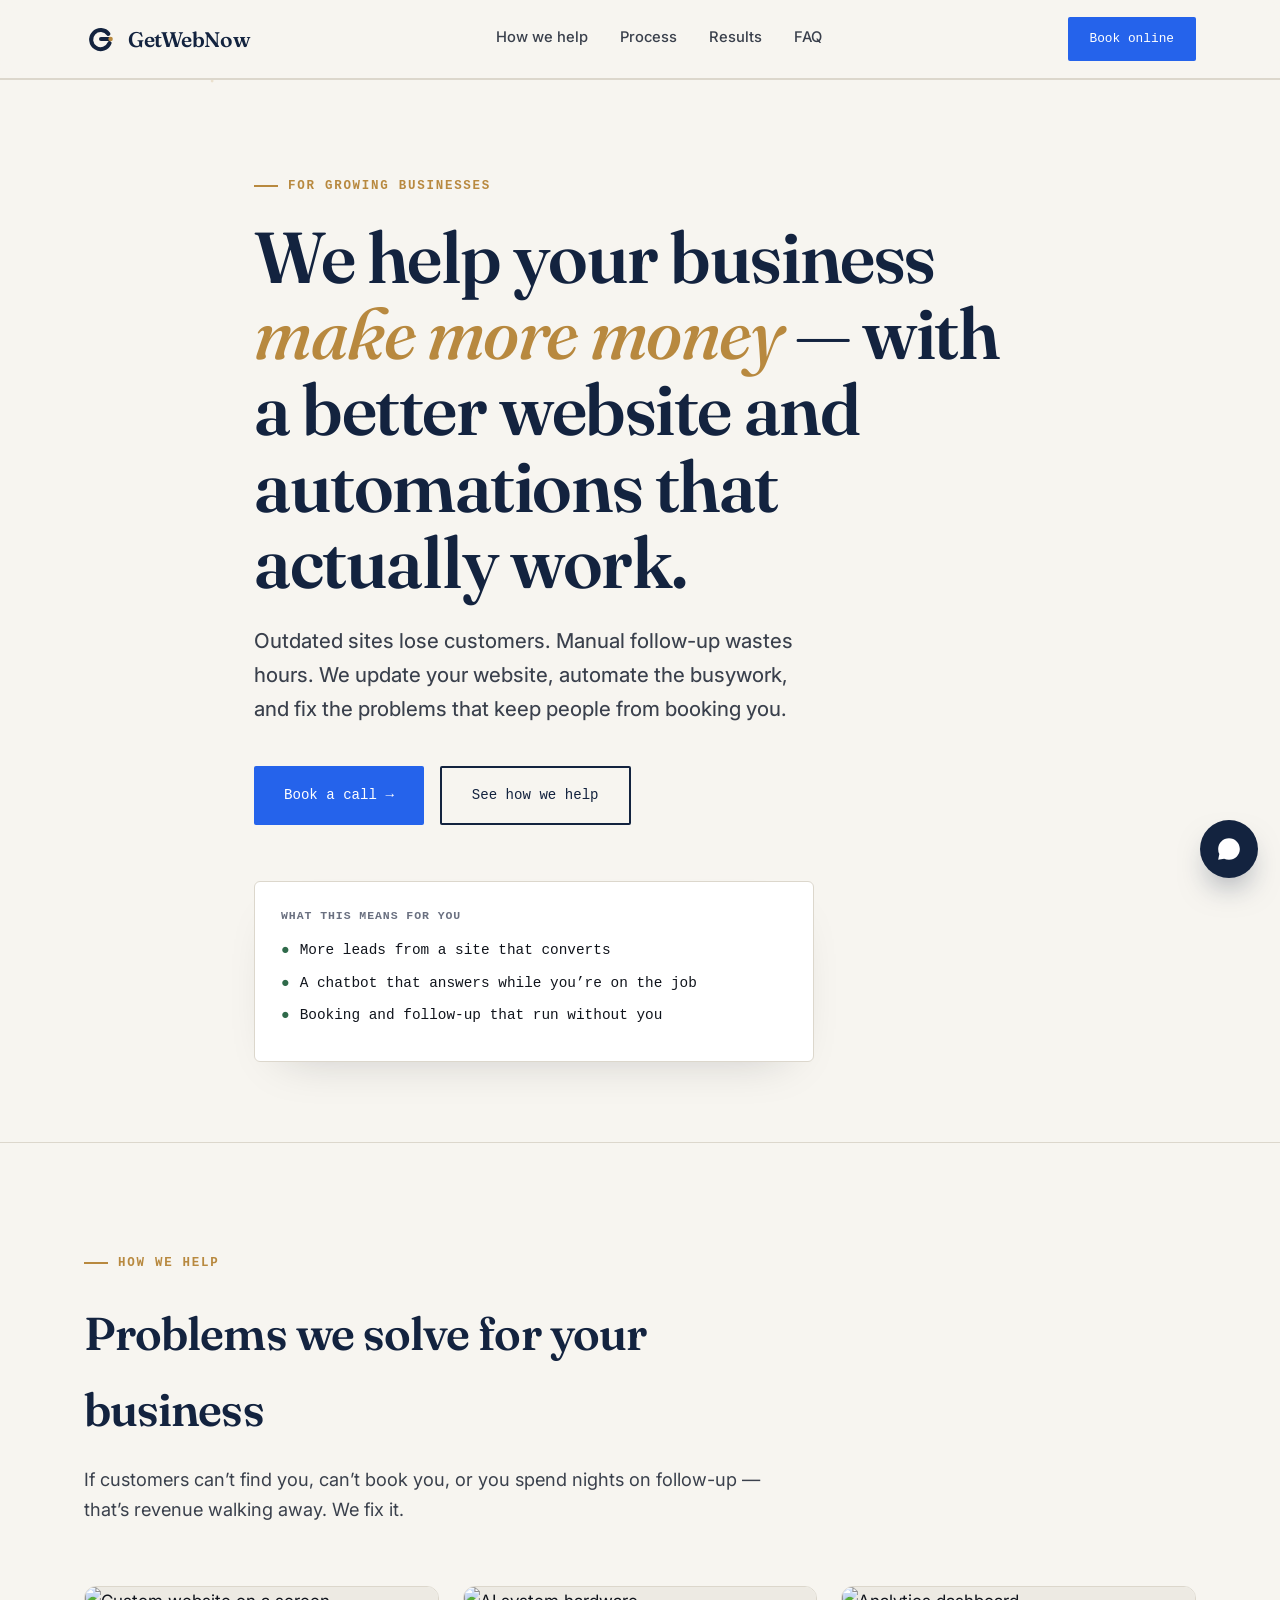
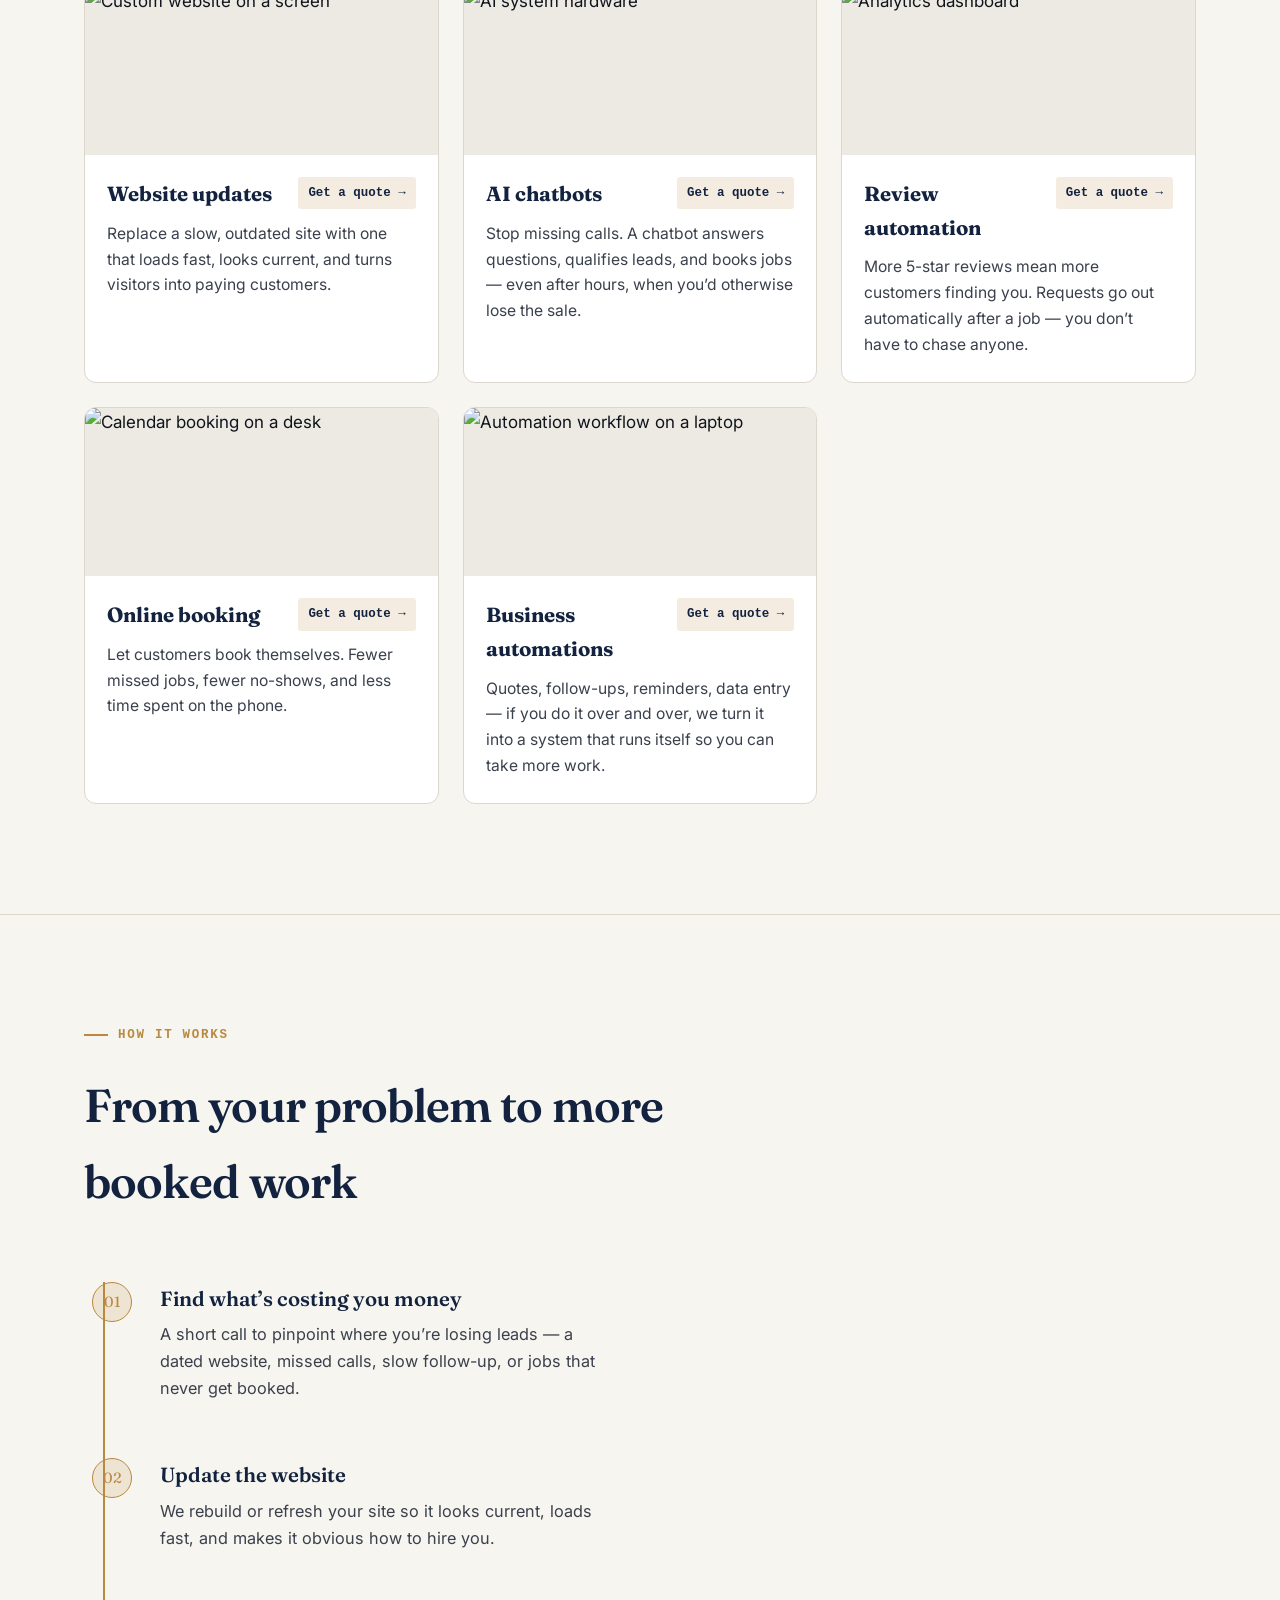
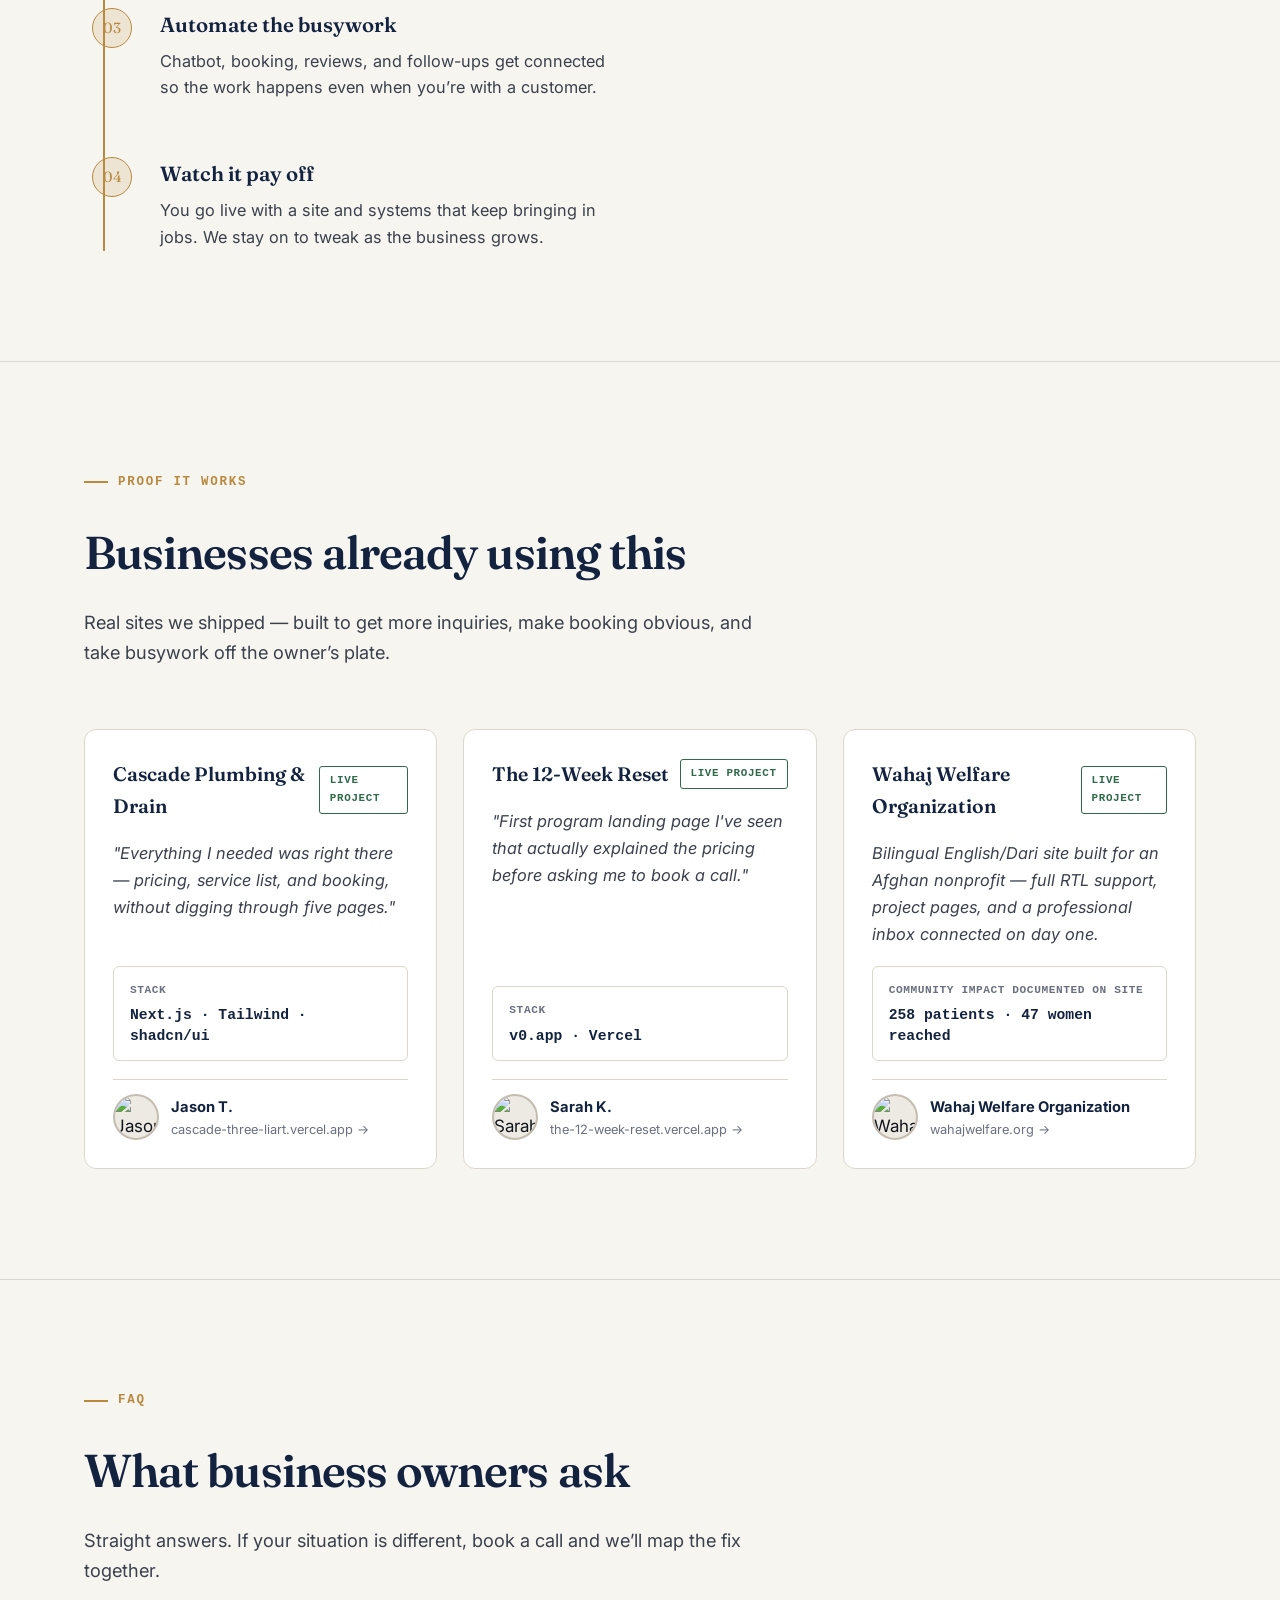
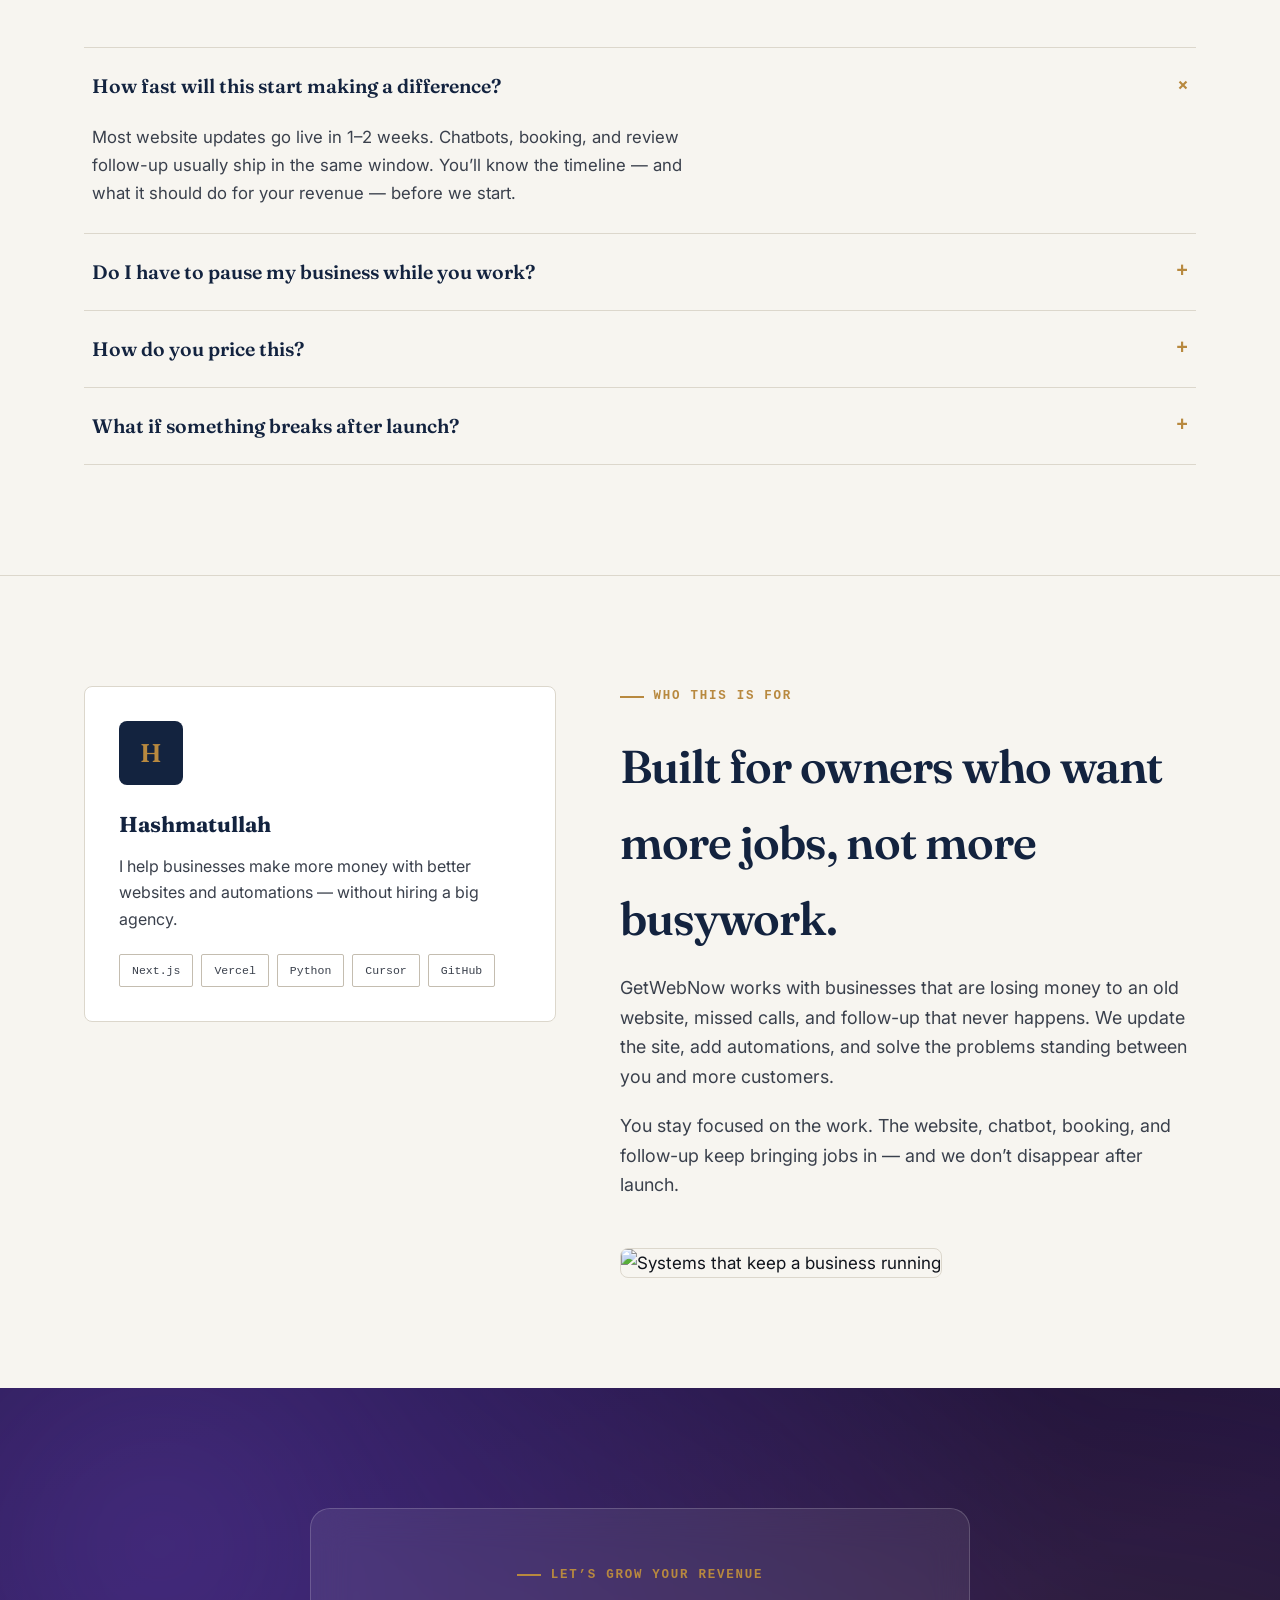
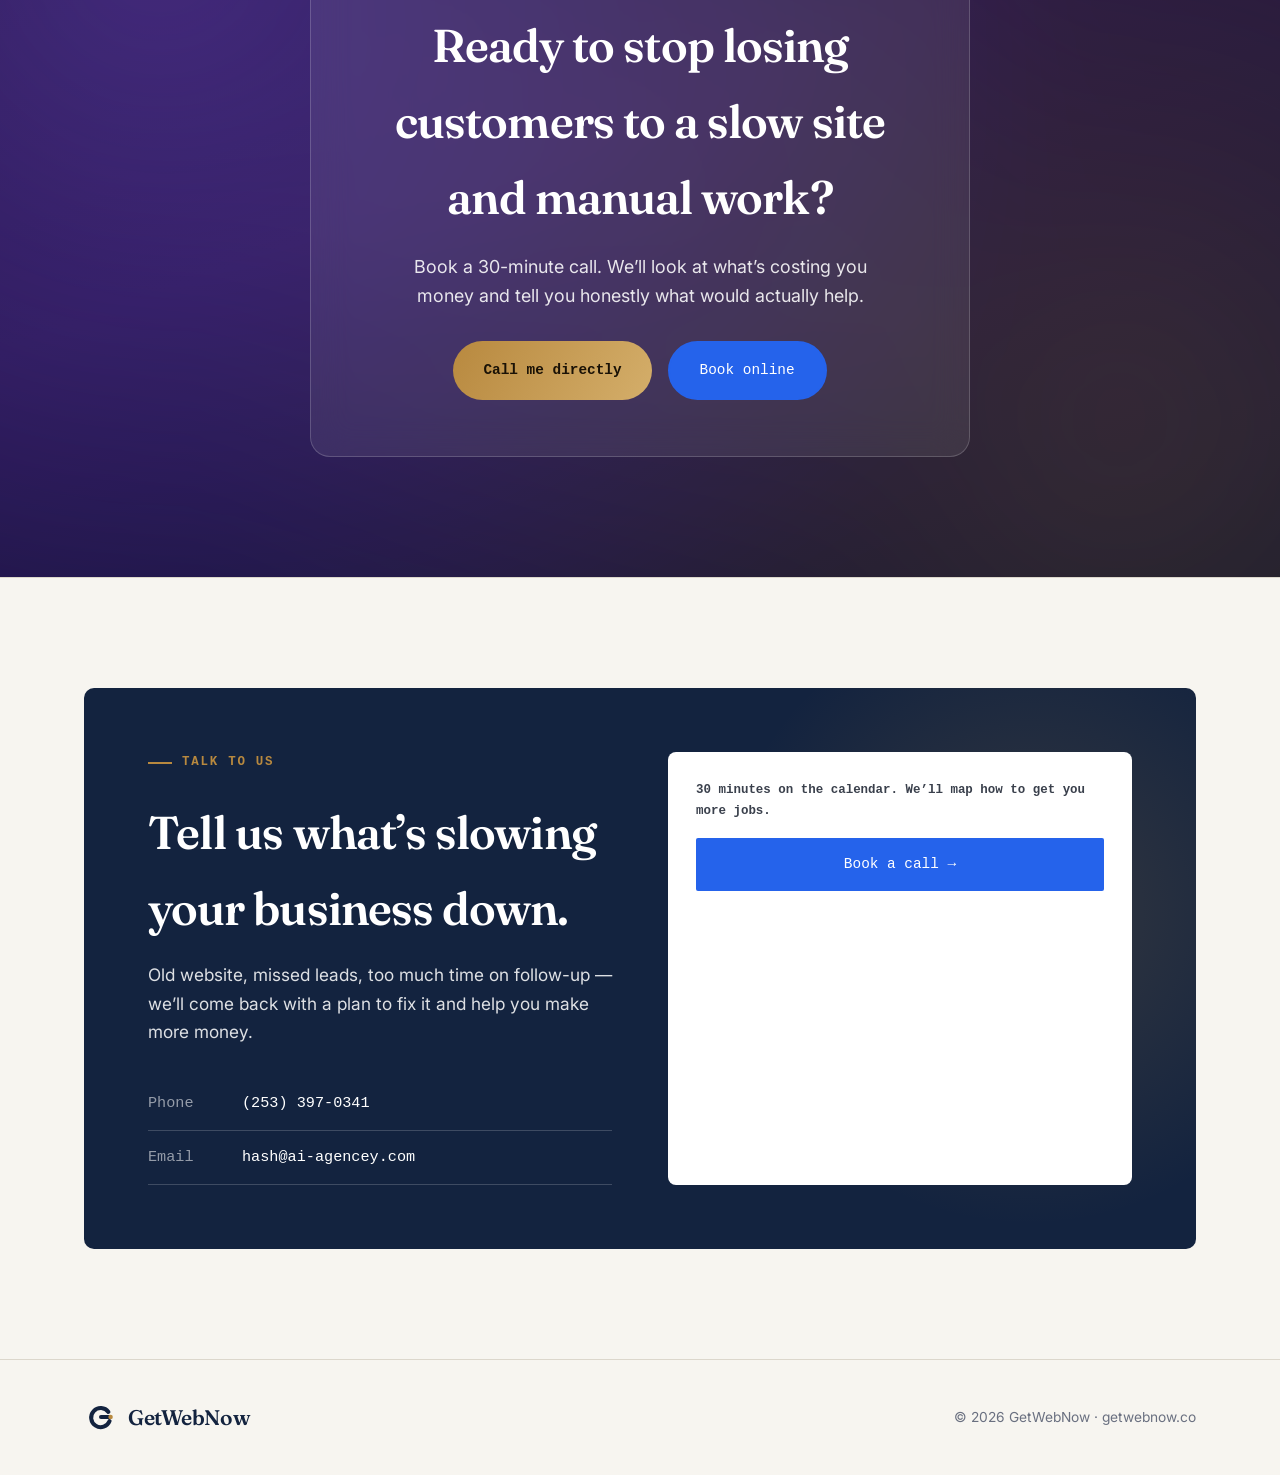
==== commit 7f1961ab: "Ship GetWebNow branding, Cal.com booking, and live assets. Co-authored-by: Cursor <cursoragent@curso" ====
--- a/index.html
+++ b/index.html
@@ -3,29 +3,48 @@
 <head>
 <meta charset="UTF-8">
 <meta name="viewport" content="width=device-width, initial-scale=1.0">
-<title>AI Agencey — I build the systems behind your business</title>
-<meta name="description" content="AI Agencey — websites, AI chatbots, review automation, and appointment booking built for local trade businesses.">
+<title>GetWebNow — Websites and automation that help your business make more money</title>
+<meta name="description" content="GetWebNow helps businesses update their website, add automations, and fix the problems that lose leads — so more customers book, pay, and come back.">
+<link rel="canonical" href="https://getwebnow.co">
+<meta property="og:type" content="website">
+<meta property="og:url" content="https://getwebnow.co">
+<meta property="og:site_name" content="GetWebNow">
+<meta property="og:title" content="GetWebNow — Help your business make more money">
+<meta property="og:description" content="Update your website. Automate the busywork. Capture more leads. GetWebNow solves the problems that keep your business from growing.">
+<meta property="og:image" content="https://getwebnow.co/og-image.png">
+<meta property="og:image:alt" content="GetWebNow — websites and automation that help businesses grow">
+<meta name="twitter:card" content="summary_large_image">
+<meta name="twitter:title" content="GetWebNow — Help your business make more money">
+<meta name="twitter:description" content="Update your website. Automate the busywork. Capture more leads. GetWebNow solves the problems that keep your business from growing.">
+<meta name="twitter:image" content="https://getwebnow.co/og-image.png">
+<link rel="icon" href="favicon.svg" type="image/svg+xml">
 <link rel="preconnect" href="https://fonts.googleapis.com">
 <link rel="preconnect" href="https://fonts.gstatic.com" crossorigin>
-<link href="https://fonts.googleapis.com/css2?family=Fraunces:opsz,wght@9..144,400;9..144,500;9..144,600;9..144,700&family=Inter:wght@400;500;600;700&family=JetBrains+Mono:wght@400;500;600&display=swap" rel="stylesheet">
+<link rel="preconnect" href="https://images.unsplash.com" crossorigin>
+<link rel="preconnect" href="https://cal.com">
+<link rel="dns-prefetch" href="https://cal.com">
+<link href="https://fonts.googleapis.com/css2?family=Fraunces:opsz,wght@9..144,600&family=Inter:wght@400;600&display=swap" rel="stylesheet" media="print" onload="this.media='all'">
+<noscript><link href="https://fonts.googleapis.com/css2?family=Fraunces:opsz,wght@9..144,600&family=Inter:wght@400;600&display=swap" rel="stylesheet"></noscript>
 <style>
   :root{
-    --bg: #FAF9F6;
-    --bg-alt: #F1EFE9;
+    --bg: #F7F5F0;
+    --bg-alt: #EDEAE3;
     --surface: #FFFFFF;
-    --ink: #14171F;
-    --ink-dim: #565B66;
-    --ink-faint: #93969E;
-    --border: #E3E0D7;
-    --border-strong: #CFCABC;
-    --navy: #182A4A;
-    --navy-2: #2A4470;
-    --brass: #A9814A;
-    --brass-soft: rgba(169,129,74,0.12);
-    --ok: #3B6E52;
+    --ink: #10141C;
+    --ink-dim: #3A404C;
+    --ink-faint: #6A7080;
+    --border: #DCD7CC;
+    --border-strong: #C4BDB0;
+    --navy: #13233F;
+    --navy-2: #243C66;
+    --blue: #2563EB;
+    --blue-2: #1D4ED8;
+    --brass: #B8893F;
+    --brass-soft: rgba(184,137,63,0.16);
+    --ok: #2F6A4A;
     --serif: 'Fraunces', serif;
     --body: 'Inter', sans-serif;
-    --mono: 'JetBrains Mono', monospace;
+    --mono: ui-monospace, 'Segoe UI Mono', monospace;
   }
 
   *{ box-sizing:border-box; margin:0; padding:0; }
@@ -36,109 +55,131 @@
     background: var(--bg);
     color: var(--ink);
     font-family: var(--body);
+    font-size: 17px;
     line-height: 1.65;
     overflow-x:hidden;
   }
 
   a{ color:inherit; text-decoration:none; }
   ul{ list-style:none; }
+  button{ font-family:inherit; }
   .wrap{ max-width:1160px; margin:0 auto; padding:0 24px; }
 
-  .reveal{ opacity:0; transform: translateY(20px); transition: opacity 0.7s ease, transform 0.7s ease; }
-  .reveal.in{ opacity:1; transform:none; }
-
   .eyebrow{
-    font-family: var(--mono); font-size:0.72rem; color:var(--brass);
-    letter-spacing:0.14em; text-transform:uppercase;
+    font-family: var(--mono); font-size:0.78rem; color:var(--brass);
+    letter-spacing:0.14em; text-transform:uppercase; font-weight:600;
     display:flex; align-items:center; gap:10px; margin-bottom:22px;
   }
-  .eyebrow::before{ content:""; width:24px; height:1px; background:var(--brass); }
+  .eyebrow::before{ content:""; width:24px; height:2px; background:var(--brass); }
+
+  .lift{
+    transition: transform 0.2s ease, box-shadow 0.2s ease, border-color 0.2s ease, background 0.2s ease, color 0.2s ease;
+  }
+  .lift:hover, .lift:focus-visible{
+    transform: translateY(-10px);
+    box-shadow: 0 28px 48px -18px rgba(16,20,28,0.35);
+  }
+  .lift:active{
+    transform: translateY(-14px) scale(1.03);
+    box-shadow: 0 32px 56px -16px rgba(16,20,28,0.42);
+  }
 
   /* ---------- Header ---------- */
   header{
-    position:sticky; top:0; z-index:60;
-    background: rgba(250,249,246,0.9);
-    backdrop-filter: blur(10px);
+    position:sticky; top:0; z-index:80;
+    background: rgba(247,245,240,0.94);
+    backdrop-filter: blur(12px);
     border-bottom: 1px solid var(--border);
   }
   nav.wrap{ display:flex; align-items:center; justify-content:space-between; height:78px; }
   .logo{
-    font-family: var(--serif); font-weight:600; font-size:1.25rem;
-    letter-spacing:-0.01em; color: var(--navy);
-    display:flex; align-items:center; gap:9px;
-  }
-  .logo .mark{
-    width:7px; height:7px; background: var(--brass); border-radius:1px; transform: rotate(45deg);
-  }
-  .nav-links{ display:flex; gap:32px; font-size:0.87rem; color: var(--ink-dim); }
+    font-family: var(--serif); font-weight:600; font-size:1.32rem;
+    letter-spacing:-0.02em; color: var(--navy);
+    display:flex; align-items:center; gap:10px;
+  }
+  .logo-mark{ width:34px; height:34px; display:block; flex-shrink:0; }
+  .nav-links{ display:flex; gap:32px; font-size:0.92rem; font-weight:500; color: var(--ink-dim); }
   .nav-links a{ position:relative; padding-bottom:3px; }
   .nav-links a::after{
-    content:""; position:absolute; left:0; bottom:0; width:0; height:1px;
+    content:""; position:absolute; left:0; bottom:0; width:0; height:2px;
     background: var(--brass); transition: width 0.25s ease;
   }
   .nav-links a:hover{ color: var(--ink); }
   .nav-links a:hover::after{ width:100%; }
+  .nav-cta, .btn{
+    font-family: var(--mono); border-radius:2px; display:inline-flex; align-items:center; justify-content:center; gap:8px;
+    cursor:pointer; border:none;
+    transition: transform 0.2s ease, box-shadow 0.2s ease, background 0.2s ease, color 0.2s ease, border-color 0.2s ease;
+  }
   .nav-cta{
-    font-family: var(--mono); font-size:0.76rem; padding:10px 20px;
-    border:1px solid var(--navy); border-radius:2px; color: var(--navy);
-    transition: all 0.2s ease;
-  }
-  .nav-cta:hover{ background: var(--navy); color:#fff; }
+    font-size:0.8rem; padding:11px 22px;
+    background: var(--blue); color:#fff;
+  }
+  .nav-cta:hover, .btn-primary:hover, .submit-btn:hover{
+    background: var(--blue-2); transform: translateY(-4px); box-shadow: 0 14px 28px -12px rgba(37,99,235,0.55);
+  }
+  .nav-cta:active, .btn-primary:active, .btn-ghost:active, .pill-btn:active, .submit-btn:active{
+    transform: translateY(-7px) scale(1.04);
+  }
 
   /* ---------- Hero ---------- */
-  .hero{ position:relative; padding: 130px 0 110px; overflow:hidden; }
-  #network{ position:absolute; inset:0; z-index:0; opacity:0.5; }
-  .hero-inner{ position:relative; z-index:1; max-width:800px; }
+  .hero{
+    position:sticky; top:78px; z-index:1;
+    min-height: calc(100vh - 78px);
+    padding: 96px 0 80px; overflow:hidden;
+    background: var(--bg);
+  }
+  #network{ position:absolute; inset:0; z-index:0; opacity:0.42; }
+  .hero-inner{ position:relative; z-index:1; max-width:820px; }
   h1{
     font-family: var(--serif); font-weight:600;
-    font-size: clamp(2.5rem, 5.4vw, 4rem);
-    line-height:1.08; letter-spacing:-0.01em; margin-bottom:28px; color: var(--navy);
+    font-size: clamp(2.85rem, 6vw, 4.5rem);
+    line-height:1.06; letter-spacing:-0.02em; margin-bottom:24px; color: var(--navy);
   }
   h1 em{ font-style: italic; color: var(--brass); font-weight:500; }
-  .hero p.lead{ color: var(--ink-dim); font-size:1.14rem; max-width:520px; margin-bottom:40px; }
-  .hero-ctas{ display:flex; gap:16px; flex-wrap:wrap; margin-bottom: 64px; }
-
-  .btn{ font-family: var(--mono); font-size:0.84rem; padding:15px 28px; border-radius:2px; display:inline-flex; align-items:center; gap:8px; transition: all 0.2s ease; }
-  .btn-primary{ background: var(--navy); color:#fff; }
-  .btn-primary:hover{ background: var(--navy-2); transform: translateY(-2px); }
-  .btn-ghost{ border:1px solid var(--border-strong); color: var(--ink-dim); }
-  .btn-ghost:hover{ border-color: var(--navy); color: var(--navy); }
+  .hero p.lead{ color: var(--ink-dim); font-size:1.28rem; max-width:560px; margin-bottom:40px; font-weight:450; }
+  .hero-ctas{ display:flex; gap:16px; flex-wrap:wrap; margin-bottom: 56px; }
+
+  .btn{ font-size:0.88rem; padding:16px 30px; }
+  .btn-primary{ background: var(--blue); color:#fff; }
+  .btn-ghost{ border:2px solid var(--navy); color: var(--navy); background:transparent; }
+  .btn-ghost:hover{ background: var(--navy); color:#fff; transform: translateY(-4px); }
 
   .hero-card{
-    font-family: var(--mono); font-size:0.85rem; background: var(--surface);
-    border:1px solid var(--border); border-radius:4px; padding:22px 24px; max-width:560px;
+    font-family: var(--mono); font-size:0.9rem; background: var(--surface);
+    border:1px solid var(--border); border-radius:6px; padding:24px 26px; max-width:560px;
     color: var(--ink-dim); box-shadow: 0 20px 50px -30px rgba(20,23,31,0.25);
   }
-  .hc-label{ color: var(--ink-faint); font-size:0.7rem; text-transform:uppercase; letter-spacing:0.08em; margin-bottom:14px; }
-  .hc-line{ display:flex; gap:10px; margin-bottom:9px; align-items:center; }
+  .hc-label{ color: var(--ink-faint); font-size:0.72rem; text-transform:uppercase; letter-spacing:0.08em; margin-bottom:14px; font-weight:600; }
+  .hc-line{ display:flex; gap:10px; margin-bottom:9px; align-items:center; color: var(--ink); }
   .hc-line .mkr{ color: var(--ok); }
 
   /* ---------- Section shared ---------- */
-  section{ position:relative; padding:110px 0; border-top:1px solid var(--border); }
-  .section-head{ max-width:640px; margin-bottom:62px; }
+  section{ position:relative; padding:110px 0; border-top:1px solid var(--border); background: var(--bg); z-index:2; }
+  .section-head{ max-width:680px; margin-bottom:62px; }
   h2{
     font-family: var(--serif); font-weight:600;
-    font-size: clamp(1.9rem, 3vw, 2.5rem); letter-spacing:-0.01em; margin-bottom:16px; color: var(--navy);
-  }
-  .section-head p{ color: var(--ink-dim); font-size:1.02rem; }
-
-  /* ---------- Capabilities ---------- */
-  .cap-list{ border-top:1px solid var(--border); }
-  .cap-item{ border-bottom:1px solid var(--border); }
-  .cap-head{ display:flex; align-items:center; gap:24px; padding:32px 4px; cursor:pointer; transition: background 0.2s ease; }
-  .cap-head:hover{ background: rgba(169,129,74,0.04); }
-  .cap-num{ font-family: var(--serif); font-size:1rem; color: var(--ink-faint); width:34px; flex-shrink:0; }
-  .cap-title{ font-family: var(--serif); font-size:1.4rem; font-weight:600; flex:1; color: var(--navy); transition: color 0.2s ease; }
-  .cap-item.open .cap-title{ color: var(--brass); }
-  .cap-toggle{ font-family: var(--mono); font-size:1.1rem; color: var(--ink-faint); width:24px; text-align:center; transition: transform 0.3s ease; }
-  .cap-item.open .cap-toggle{ transform: rotate(45deg); color: var(--brass); }
-  .cap-body{ max-height:0; overflow:hidden; transition: max-height 0.35s ease; }
-  .cap-item.open .cap-body{ max-height:200px; }
-  .cap-body-inner{ padding:0 4px 34px 58px; display:flex; gap:40px; flex-wrap:wrap; align-items:flex-start; }
-  .cap-thumb{ width:130px; height:88px; border-radius:6px; object-fit:cover; flex-shrink:0; border:1px solid var(--border); }
-  .cap-body-inner p{ color: var(--ink-dim); max-width:440px; font-size:0.96rem; }
-  .cap-tags{ display:flex; flex-wrap:wrap; gap:8px; align-content:flex-start; max-width:220px; }
-  .cap-tag{ font-family: var(--mono); font-size:0.7rem; color: var(--ink-dim); border:1px solid var(--border-strong); padding:5px 11px; border-radius:2px; }
+    font-size: clamp(2.15rem, 3.6vw, 3.1rem); letter-spacing:-0.02em; margin-bottom:16px; color: var(--navy);
+  }
+  .section-head p{ color: var(--ink-dim); font-size:1.14rem; }
+
+  /* ---------- Our services ---------- */
+  .services-grid{ display:grid; grid-template-columns: repeat(3,1fr); gap:24px; }
+  .service-card{
+    background: var(--surface); border:1px solid var(--border); border-radius:12px; overflow:hidden;
+    text-align:left; cursor:pointer; display:flex; flex-direction:column; width:100%; color:inherit;
+    padding:0;
+  }
+  .service-card:hover{ border-color: var(--navy); }
+  .service-img{ height:168px; width:100%; object-fit:cover; display:block; background: var(--bg-alt); }
+  .service-body{ padding:22px 22px 24px; display:flex; flex-direction:column; gap:10px; flex:1; }
+  .service-top{ display:flex; justify-content:space-between; align-items:flex-start; gap:12px; }
+  .service-body h3{ font-family: var(--serif); font-size:1.28rem; color: var(--navy); }
+  .service-cta{
+    font-family: var(--mono); font-size:0.78rem; font-weight:600; color: var(--navy);
+    background: var(--brass-soft); padding:6px 10px; border-radius:3px; white-space:nowrap;
+  }
+  .service-body p{ color: var(--ink-dim); font-size:0.98rem; }
 
   /* ---------- Timeline ---------- */
   .timeline{ position:relative; padding-left:8px; }
@@ -150,137 +191,187 @@
   .tl-step:last-child{ padding-bottom:0; }
   .tl-dot{ width:40px; height:40px; border-radius:50%; background: var(--surface); border:1px solid var(--border-strong); display:flex; align-items:center; justify-content:center; font-family: var(--serif); font-size:0.92rem; color: var(--ink-dim); flex-shrink:0; z-index:1; }
   .tl-step.active .tl-dot{ border-color: var(--brass); color: var(--brass); background: var(--brass-soft); }
-  .tl-content h4{ font-family: var(--serif); font-size:1.18rem; font-weight:600; margin-bottom:6px; color: var(--navy); }
-  .tl-content p{ color: var(--ink-dim); font-size:0.95rem; max-width:460px; }
-
-  /* ---------- Selected Builds (case-study cards) ---------- */
+  .tl-content h4{ font-family: var(--serif); font-size:1.28rem; font-weight:600; margin-bottom:6px; color: var(--navy); }
+  .tl-content p{ color: var(--ink-dim); font-size:1.02rem; max-width:460px; }
+
+  /* ---------- Selected Builds ---------- */
   .builds-grid{ display:grid; grid-template-columns: repeat(3,1fr); gap:26px; }
   .build-card{
     background: var(--surface); border:1px solid var(--border); border-radius:12px;
     padding:28px; display:flex; flex-direction:column; gap:18px;
-    transition: transform 0.3s ease, box-shadow 0.3s ease;
-  }
-  .build-card:hover{ transform: translateY(-6px); box-shadow: 0 24px 50px -30px rgba(20,23,31,0.3); }
-  .build-top{ display:flex; justify-content:space-between; align-items:center; }
+  }
+  .build-card:hover{ border-color: var(--navy); }
+  .build-top{ display:flex; justify-content:space-between; align-items:center; gap:10px; }
   .build-tag{
-    font-family: var(--mono); font-size:0.66rem; letter-spacing:0.06em; text-transform:uppercase;
+    font-family: var(--mono); font-size:0.68rem; letter-spacing:0.06em; text-transform:uppercase; font-weight:600;
     padding:5px 10px; border-radius:3px; border:1px solid var(--border-strong); color: var(--ink-faint);
   }
   .build-tag.live{ color: var(--ok); border-color: var(--ok); }
-  .build-name{ font-family: var(--serif); font-size:1.15rem; font-weight:600; color: var(--navy); }
-  .build-quote{ color: var(--ink-dim); font-size:0.94rem; font-style:italic; flex-grow:1; }
+  .build-name{ font-family: var(--serif); font-size:1.22rem; font-weight:600; color: var(--navy); }
+  .build-quote{ color: var(--ink-dim); font-size:1.02rem; font-style:italic; flex-grow:1; }
   .build-stat{
     border:1px solid var(--border); border-radius:6px; padding:14px 16px;
     display:flex; flex-direction:column; gap:6px;
   }
-  .build-stat .lbl{ font-family: var(--mono); font-size:0.68rem; text-transform:uppercase; letter-spacing:0.05em; color: var(--ink-faint); }
-  .build-stat .val{ font-family: var(--mono); font-size:0.9rem; color: var(--navy); font-weight:600; text-align:left; line-height:1.4; }
+  .build-stat .lbl{ font-family: var(--mono); font-size:0.7rem; text-transform:uppercase; letter-spacing:0.05em; color: var(--ink-faint); font-weight:600; }
+  .build-stat .val{ font-family: var(--mono); font-size:0.92rem; color: var(--navy); font-weight:600; text-align:left; line-height:1.4; }
   .build-attr{ display:flex; align-items:center; gap:12px; padding-top:14px; border-top:1px solid var(--border); }
-  .build-avatar{ width:42px; height:42px; border-radius:50%; object-fit:cover; flex-shrink:0; border:1px solid var(--border-strong); background: var(--bg-alt); }
-  .build-avatar.initials{ display:flex; align-items:center; justify-content:center; background: var(--navy); color: var(--brass); font-family: var(--serif); font-weight:600; font-size:0.82rem; }
-  .build-attr-name{ font-size:0.86rem; font-weight:600; color: var(--navy); }
-  .build-attr-role{ font-size:0.76rem; color: var(--ink-faint); }
-  .build-attr a{ color: var(--ink-faint); }
+  .build-avatar{ width:46px; height:46px; border-radius:50%; object-fit:cover; flex-shrink:0; border:2px solid var(--border-strong); background: var(--bg-alt); }
+  .build-attr-name{ font-size:0.92rem; font-weight:700; color: var(--navy); }
+  .build-attr-role{ font-size:0.8rem; color: var(--ink-faint); }
   .build-attr a:hover{ color: var(--brass); }
 
-  /* ---------- Sample builds ---------- */
-  .samples-grid{ display:grid; grid-template-columns: repeat(3,1fr); gap:28px; }
-  .browser-mock{ border:1px solid var(--border); border-radius:6px; overflow:hidden; background: var(--surface); transition: transform 0.3s ease, box-shadow 0.3s ease; }
-  .browser-mock:hover{ transform: translateY(-6px); box-shadow: 0 24px 50px -30px rgba(20,23,31,0.3); }
-  .browser-bar{ display:flex; align-items:center; gap:6px; padding:11px 14px; background: var(--bg-alt); border-bottom:1px solid var(--border); }
-  .browser-bar span{ width:7px; height:7px; border-radius:50%; background: var(--border-strong); }
-  .browser-bar .url{ font-family:var(--mono); font-size:0.66rem; color: var(--ink-faint); margin-left:8px; }
-  .browser-preview{ height:200px; padding:22px; display:flex; flex-direction:column; gap:12px; background: var(--surface); }
-  .prev-nav{ display:flex; gap:14px; margin-bottom:6px; }
-  .prev-nav span{ width:26px; height:5px; border-radius:2px; background: var(--border-strong); }
-  .prev-bar{ height:8px; border-radius:2px; background: var(--bg-alt); }
-  .w70{width:70%;} .w50{width:50%;} .w35{width:35%;}
-  .prev-cta{ margin-top:auto; align-self:flex-start; font-family: var(--mono); font-size:0.64rem; padding:7px 14px; border-radius:2px; background: var(--brass-soft); color: var(--brass); }
-  .prev-bars{ display:flex; gap:6px; align-items:flex-end; height:36px; margin-top:8px; }
-  .prev-bars i{ width:10px; background: var(--navy); border-radius:1px; opacity:0.75; }
-  .sample-caption{ padding:18px 4px 0; }
-  .sample-caption h4{ font-family:var(--serif); font-size:1.02rem; font-weight:600; margin-bottom:4px; color: var(--navy); }
-  .sample-caption p{ color: var(--ink-faint); font-size:0.84rem; }
-
-  /* ---------- Signals ---------- */
-  .log-console{ background: var(--surface); border:1px solid var(--border); border-radius:6px; overflow:hidden; }
-  .log-line{ display:flex; gap:18px; padding:26px 30px; border-bottom:1px solid var(--border); align-items:center; }
-  .log-avatar{ width:44px; height:44px; border-radius:50%; object-fit:cover; flex-shrink:0; border:1px solid var(--border-strong); }
-  .log-line:last-child{ border-bottom:none; }
-  .log-tag{ font-family: var(--mono); color: var(--ok); flex-shrink:0; width:90px; font-size:0.78rem; padding-top:2px; }
-  .log-text{ color: var(--ink-dim); font-size:0.97rem; font-family: var(--serif); font-style: italic; }
-  .log-text strong{ color: var(--navy); font-weight:600; font-style: normal; font-family: var(--body); }
+  /* ---------- FAQ ---------- */
+  .faq-list{ border-top:1px solid var(--border); }
+  .faq-item{ border-bottom:1px solid var(--border); }
+  .faq-q{
+    width:100%; background:none; border:none; cursor:pointer;
+    display:flex; align-items:center; justify-content:space-between; gap:18px;
+    padding:26px 8px; text-align:left;
+    font-family: var(--serif); font-size:1.22rem; font-weight:600; color: var(--navy);
+    transition: background 0.25s ease, color 0.25s ease;
+  }
+  .faq-q:hover{ background: var(--brass-soft); color: var(--navy); }
+  .faq-q:active{ background: rgba(184,137,63,0.28); }
+  .faq-icon{
+    font-family: var(--mono); color: var(--brass); flex-shrink:0;
+    transition: transform 0.5s cubic-bezier(0.4,0,0.2,1);
+  }
+  .faq-item.open .faq-icon{ transform: rotate(45deg); }
+  .faq-a{
+    display:grid; grid-template-rows: 0fr;
+    transition: grid-template-rows 0.5s cubic-bezier(0.4,0,0.2,1);
+  }
+  .faq-item.open .faq-a{ grid-template-rows: 1fr; }
+  .faq-a-inner{ overflow:hidden; }
+  .faq-a p{
+    padding:0 8px 26px; color: var(--ink-dim); max-width:640px; font-size:1.05rem;
+    opacity:0; transform: translateY(-6px);
+    transition: opacity 0.4s ease 0.08s, transform 0.4s ease 0.08s;
+  }
+  .faq-item.open .faq-a p{ opacity:1; transform:none; }
 
   /* ---------- About ---------- */
   .about{ display:grid; grid-template-columns: 0.9fr 1.1fr; gap:64px; align-items:start; }
-  .about-card{ background: var(--surface); border:1px solid var(--border); border-radius:6px; padding:34px; }
-  .avatar-big{ width:60px; height:60px; border-radius:4px; background: var(--navy); display:flex; align-items:center; justify-content:center; font-family: var(--serif); font-weight:600; font-size:1.5rem; margin-bottom:22px; color: var(--brass); }
-  .about-card h3{ font-family: var(--serif); font-size:1.22rem; margin-bottom:10px; color: var(--navy); }
-  .about-card p{ color: var(--ink-dim); font-size:0.93rem; margin-bottom:22px; }
+  .about-card{ background: var(--surface); border:1px solid var(--border); border-radius:8px; padding:34px; }
+  .avatar-big{ width:64px; height:64px; border-radius:8px; background: var(--navy); display:flex; align-items:center; justify-content:center; font-family: var(--serif); font-weight:600; font-size:1.6rem; margin-bottom:22px; color: var(--brass); }
+  .about-card h3{ font-family: var(--serif); font-size:1.35rem; margin-bottom:10px; color: var(--navy); }
+  .about-card p{ color: var(--ink-dim); font-size:1rem; margin-bottom:22px; }
   .stack-list{ display:flex; flex-wrap:wrap; gap:8px; }
-  .stack-tag{ font-family: var(--mono); font-size:0.7rem; color: var(--ink-dim); border:1px solid var(--border-strong); padding:5px 11px; border-radius:2px; }
-  .about-copy p{ color: var(--ink-dim); margin-bottom:20px; font-size:1.04rem; }
+  .stack-tag{ font-family: var(--mono); font-size:0.72rem; font-weight:500; color: var(--ink-dim); border:1px solid var(--border-strong); padding:6px 12px; border-radius:2px; }
+  .about-copy p{ color: var(--ink-dim); margin-bottom:20px; font-size:1.12rem; }
   .about-copy p:last-child{ margin-bottom:0; }
 
-  /* ---------- Glass CTA (contrast moment) ---------- */
+  /* ---------- Glass CTA ---------- */
   .glass-cta-section{
-    position:relative; overflow:hidden; padding:120px 24px;
+    position:relative; overflow:hidden; padding:120px 24px; z-index:2;
     background: linear-gradient(160deg, #140B30, #1D0F42 45%, #0B0F2C 100%);
     border-top:none;
   }
   .glass-cta-section::before{
     content:""; position:absolute; inset:-25%;
     background: radial-gradient(circle at 25% 30%, rgba(150,100,255,0.35), transparent 55%),
-                radial-gradient(circle at 75% 70%, rgba(169,129,74,0.22), transparent 55%);
+                radial-gradient(circle at 75% 70%, rgba(184,137,63,0.22), transparent 55%);
     filter: blur(50px);
     animation: ctaDrift 14s ease-in-out infinite alternate;
   }
   @keyframes ctaDrift{ from{ transform: translate(0,0) scale(1); } to{ transform: translate(-4%,3%) scale(1.08); } }
   .glass-panel{
     position:relative; z-index:1; max-width:660px; margin:0 auto; text-align:center;
-    background: rgba(255,255,255,0.06); backdrop-filter: blur(18px);
-    border:1px solid rgba(255,255,255,0.14); border-radius:20px; padding:56px 44px;
+    background: rgba(255,255,255,0.08); backdrop-filter: blur(18px);
+    border:1px solid rgba(255,255,255,0.18); border-radius:20px; padding:56px 44px;
   }
   .glass-panel .eyebrow{ justify-content:center; color: var(--brass); }
   .glass-panel h2{ color:#fff; }
-  .glass-panel p{ color: rgba(255,255,255,0.68); max-width:460px; margin:0 auto; }
+  .glass-panel p{ color: rgba(255,255,255,0.88); max-width:460px; margin:0 auto; font-size:1.12rem; }
   .pill-ctas{ display:flex; gap:16px; justify-content:center; flex-wrap:wrap; margin-top:30px; }
-  .pill-btn{ font-family: var(--mono); font-size:0.88rem; padding:16px 30px; border-radius:999px; display:inline-flex; align-items:center; gap:10px; transition: transform 0.2s ease, background 0.2s ease; }
-  .pill-primary{ background: linear-gradient(120deg, var(--brass), #C9A063); color:#1A1206; font-weight:600; }
-  .pill-primary:hover{ transform: translateY(-2px); }
-  .pill-ghost{ border:1px solid rgba(255,255,255,0.3); color:#fff; background: rgba(255,255,255,0.05); }
-  .pill-ghost:hover{ background: rgba(255,255,255,0.14); }
+  .pill-btn{ font-family: var(--mono); font-size:0.9rem; padding:16px 30px; border-radius:999px; display:inline-flex; align-items:center; gap:10px; cursor:pointer; border:none;
+    transition: transform 0.2s ease, background 0.2s ease, box-shadow 0.2s ease; }
+  .pill-primary{ background: linear-gradient(120deg, var(--brass), #D4AE6A); color:#1A1206; font-weight:700; }
+  .pill-primary:hover{ transform: translateY(-5px); box-shadow: 0 16px 30px -12px rgba(0,0,0,0.45); }
+  .pill-ghost{ background: var(--blue); color:#fff; border:2px solid var(--blue); }
+  .pill-ghost:hover{ background: var(--blue-2); border-color: var(--blue-2); transform: translateY(-5px); box-shadow: 0 16px 30px -12px rgba(37,99,235,0.55); }
 
   /* ---------- Contact ---------- */
   .contact-panel{ background: var(--navy); border-radius:10px; padding:64px; display:grid; grid-template-columns: 1fr 1fr; gap:56px; position:relative; overflow:hidden; }
-  .contact-panel::before{ content:""; position:absolute; top:-30%; right:-10%; width:50%; height:140%; background: radial-gradient(circle, rgba(169,129,74,0.18), transparent 65%); pointer-events:none; }
+  .contact-panel::before{ content:""; position:absolute; top:-30%; right:-10%; width:50%; height:140%; background: radial-gradient(circle, rgba(184,137,63,0.2), transparent 65%); pointer-events:none; }
   .contact-info .eyebrow{ color: var(--brass); }
   .contact-info h2{ color:#fff; margin-bottom:14px; }
-  .contact-info p{ color: rgba(255,255,255,0.65); margin-bottom:30px; }
-  .contact-line{ display:flex; align-items:center; gap:14px; font-family:var(--mono); font-size:0.92rem; padding:14px 0; border-bottom:1px solid rgba(255,255,255,0.14); color: #fff; }
-  .contact-line .k{ color: rgba(255,255,255,0.45); width:80px; flex-shrink:0; }
+  .contact-info p{ color: rgba(255,255,255,0.86); margin-bottom:30px; font-size:1.08rem; }
+  .contact-line{ display:flex; align-items:center; gap:14px; font-family:var(--mono); font-size:0.95rem; padding:14px 0; border-bottom:1px solid rgba(255,255,255,0.18); color: #fff; }
+  .contact-line .k{ color: rgba(255,255,255,0.55); width:80px; flex-shrink:0; }
   .contact-line a:hover{ color: var(--brass); }
 
-  .contact-form{ background: var(--surface); border-radius:6px; padding:28px; position:relative; z-index:1; }
+  .contact-form{ background: var(--surface); border-radius:8px; padding:28px; position:relative; z-index:1; }
   .field{ margin-bottom:18px; }
-  .field label{ display:block; color: var(--ink-faint); font-size:0.7rem; text-transform:uppercase; letter-spacing:0.06em; margin-bottom:8px; font-family: var(--mono); }
-  .field input, .field textarea{ width:100%; background: var(--bg); border:1px solid var(--border-strong); border-radius:2px; padding:12px 14px; color: var(--ink); font-family:var(--body); font-size:0.92rem; }
-  .field input:focus, .field textarea:focus{ outline:none; border-color: var(--navy); }
+  .field label{ display:block; color: var(--ink-dim); font-size:0.72rem; text-transform:uppercase; letter-spacing:0.06em; margin-bottom:8px; font-family: var(--mono); font-weight:600; }
+  .field input, .field textarea, .field select{
+    width:100%; background: var(--bg); border:1px solid var(--border-strong); border-radius:2px;
+    padding:13px 14px; color: var(--ink); font-family:var(--body); font-size:1rem;
+  }
+  .field input:focus, .field textarea:focus, .field select:focus{ outline:none; border-color: var(--navy); }
   .field textarea{ resize:vertical; min-height:90px; }
-  .submit-btn{ width:100%; font-family: var(--mono); font-size:0.86rem; background: var(--navy); color:#fff; padding:14px; border-radius:2px; border:none; cursor:pointer; transition: background 0.2s ease; }
-  .submit-btn:hover{ background: var(--navy-2); }
+  .submit-btn{ width:100%; display:block; text-align:center; font-family: var(--mono); font-size:0.9rem; background: var(--blue); color:#fff; padding:15px; border-radius:2px; border:none; cursor:pointer;
+    transition: transform 0.2s ease, background 0.2s ease, box-shadow 0.2s ease; }
+
+  /* ---------- Chat widget ---------- */
+  .chat-launch{
+    position:fixed; right:22px; bottom:22px; z-index:90;
+    width:58px; height:58px; border-radius:50%; border:none; cursor:pointer;
+    background: var(--navy); color:#fff;
+    box-shadow: 0 16px 32px -12px rgba(19,35,63,0.55);
+    display:flex; align-items:center; justify-content:center;
+    transition: transform 0.2s ease, background 0.2s ease;
+  }
+  .chat-launch:hover{ transform: translateY(-4px) scale(1.06); background: var(--navy-2); }
+  .chat-launch svg{ width:26px; height:26px; fill:currentColor; }
+  .chat-panel{
+    position:fixed; right:22px; bottom:92px; z-index:90;
+    width:min(380px, calc(100vw - 32px)); height:520px;
+    background:#fff; border-radius:16px; overflow:hidden;
+    box-shadow: 0 28px 60px -20px rgba(16,20,28,0.45);
+    border:1px solid var(--border);
+    display:none; flex-direction:column;
+  }
+  .chat-panel.open{ display:flex; }
+  .chat-head{
+    background: var(--navy); color:#fff; padding:14px 16px;
+    display:flex; justify-content:space-between; align-items:center; gap:12px;
+  }
+  .chat-head strong{ font-family: var(--serif); font-size:1.05rem; }
+  .chat-head p{ font-size:0.75rem; color:rgba(255,255,255,0.72); margin-top:2px; }
+  .chat-head button{ background:none; border:0; color:#fff; font-size:1.2rem; cursor:pointer; }
+  .chat-book{
+    display:block; text-align:center; padding:10px; font-family:var(--mono); font-size:0.75rem; font-weight:600;
+    background: var(--blue); color:#fff; cursor:pointer; border:none; width:100%;
+  }
+  .chat-book:hover{ background: var(--blue-2); }
+  .chat-log{ flex:1; overflow-y:auto; padding:16px; display:flex; flex-direction:column; gap:10px; background: var(--bg); }
+  .chat-bubble{ max-width:82%; padding:10px 12px; border-radius:12px; font-size:0.9rem; line-height:1.45; }
+  .chat-bubble.bot{ background:#fff; color: var(--ink); border:1px solid var(--border); align-self:flex-start; }
+  .chat-bubble.user{ background: var(--navy); color:#fff; align-self:flex-end; }
+  .chat-form{ display:flex; gap:8px; padding:12px; border-top:1px solid var(--border); background:#fff; }
+  .chat-form input{
+    flex:1; border:1px solid var(--border-strong); border-radius:999px; padding:10px 14px;
+    font-family: var(--body); font-size:0.9rem;
+  }
+  .chat-form input:focus{ outline:none; border-color: var(--navy); }
+  .chat-form button{
+    border:none; background: var(--navy); color:#fff; border-radius:999px; padding:10px 16px;
+    font-family: var(--mono); font-size:0.8rem; cursor:pointer;
+  }
 
   /* ---------- Footer ---------- */
-  footer{ border-top:1px solid var(--border); padding:40px 0; }
+  footer{ border-top:1px solid var(--border); padding:40px 0; background: var(--bg); position:relative; z-index:2; }
   footer .wrap{ display:flex; justify-content:space-between; align-items:center; flex-wrap:wrap; gap:12px; }
-  footer p{ font-size:0.82rem; color: var(--ink-faint); }
+  footer p{ font-size:0.86rem; color: var(--ink-faint); }
 
   @media (max-width:860px){
     .nav-links{ display:none; }
-    .samples-grid{ grid-template-columns:1fr; }
-    .about{ grid-template-columns:1fr; }
-    .contact-panel{ grid-template-columns:1fr; padding:36px 24px; }
-    .cap-body-inner{ padding-left:4px; }
+    .services-grid, .builds-grid, .about, .contact-panel{ grid-template-columns:1fr; }
+    .contact-panel{ padding:36px 24px; }
+    h1{ font-size: clamp(2.2rem, 9vw, 3.1rem); }
+    .hero{ min-height: auto; position: relative; top:auto; }
   }
   @media (prefers-reduced-motion: reduce){ *{ animation:none !important; transition:none !important; } }
 </style>
@@ -289,113 +380,102 @@
 
 <header>
   <nav class="wrap">
-    <a href="#" class="logo"><span class="mark"></span>AI Agencey</a>
+    <a href="#" class="logo">
+      <svg class="logo-mark" viewBox="0 0 64 64" aria-hidden="true">
+        <path d="M46 22.5a18 18 0 1 0 2.2 17.2" fill="none" stroke="#13233F" stroke-width="7.5" stroke-linecap="round"/>
+        <path d="M32 32h16" stroke="#13233F" stroke-width="7.5" stroke-linecap="round"/>
+        <circle cx="50" cy="32" r="4.2" fill="#B8893F"/>
+      </svg>
+      GetWebNow
+    </a>
     <div class="nav-links">
-      <a href="#capabilities">Capabilities</a>
+      <a href="#services">How we help</a>
       <a href="#process">Process</a>
-      <a href="#samples">Selected Builds</a>
-      <a href="#about">About</a>
-    </div>
-    <a href="#contact" class="nav-cta">Start a project</a>
+      <a href="#samples">Results</a>
+      <a href="#faq">FAQ</a>
+    </div>
+    <a href="https://cal.com/hashmat/30min?theme=light" class="nav-cta" target="_blank" rel="noopener">Book online</a>
   </nav>
 </header>
 
 <section class="hero">
   <canvas id="network"></canvas>
   <div class="wrap hero-inner">
-    <div class="eyebrow">Independent AI-powered agency</div>
-    <h1>I build the systems that run your <em>front office</em> — while you run the job.</h1>
-    <p class="lead">Websites, AI chatbots, review automation, and booking systems — designed and wired together, built by one person with an AI-powered stack.</p>
+    <div class="eyebrow">For growing businesses</div>
+    <h1>We help your business <em>make more money</em> — with a better website and automations that actually work.</h1>
+    <p class="lead">Outdated sites lose customers. Manual follow-up wastes hours. We update your website, automate the busywork, and fix the problems that keep people from booking you.</p>
     <div class="hero-ctas">
-      <a href="#contact" class="btn btn-primary">Start a project →</a>
-      <a href="#capabilities" class="btn btn-ghost">See what I build</a>
+      <a href="https://cal.com/hashmat/30min?theme=light" class="btn btn-primary" target="_blank" rel="noopener">Book a call →</a>
+      <a href="#services" class="btn btn-ghost">See how we help</a>
     </div>
     <div class="hero-card">
-      <div class="hc-label">Currently running</div>
-      <div class="hc-line"><span class="mkr">●</span><span>Website — live</span></div>
-      <div class="hc-line"><span class="mkr">●</span><span>Chatbot — answering, 24/7</span></div>
-      <div class="hc-line"><span class="mkr">●</span><span>Booking + review automation — active</span></div>
+      <div class="hc-label">What this means for you</div>
+      <div class="hc-line"><span class="mkr">●</span><span>More leads from a site that converts</span></div>
+      <div class="hc-line"><span class="mkr">●</span><span>A chatbot that answers while you’re on the job</span></div>
+      <div class="hc-line"><span class="mkr">●</span><span>Booking and follow-up that run without you</span></div>
     </div>
   </div>
 </section>
 
-<section id="capabilities">
+<section id="services">
   <div class="wrap">
     <div class="section-head reveal">
-      <div class="eyebrow">Capabilities</div>
-      <h2>Five systems, one business</h2>
-      <p>Each one works on its own. Together, they run your front office without you touching it.</p>
-    </div>
-
-    <div class="cap-list reveal">
-      <div class="cap-item open">
-        <div class="cap-head">
-          <span class="cap-num">01</span>
-          <span class="cap-title">Website Building</span>
-          <span class="cap-toggle">+</span>
-        </div>
-        <div class="cap-body">
-          <div class="cap-body-inner">
-            <img class="cap-thumb" src="https://images.unsplash.com/photo-1774901128215-3549cc686921?fm=jpg&q=60&w=400&auto=format&fit=crop" alt="Code on screen">
-            <p>Fast, custom-built sites — no page builders, no bloated templates. Built to load instantly and turn visitors into calls.</p>
-            <div class="cap-tags"><span class="cap-tag">Next.js</span><span class="cap-tag">Vercel</span><span class="cap-tag">Mobile-first</span></div>
+      <div class="eyebrow">How we help</div>
+      <h2>Problems we solve for your business</h2>
+      <p>If customers can’t find you, can’t book you, or you spend nights on follow-up — that’s revenue walking away. We fix it.</p>
+    </div>
+
+    <div class="services-grid reveal">
+      <a href="https://cal.com/hashmat/30min?theme=light" class="service-card lift" target="_blank" rel="noopener">
+        <img class="service-img" src="https://images.unsplash.com/photo-1774901128215-3549cc686921?fm=jpg&q=50&w=480&auto=format&fit=crop" alt="Custom website on a screen" width="480" height="200" loading="lazy" decoding="async">
+        <div class="service-body">
+          <div class="service-top">
+            <h3>Website updates</h3>
+            <span class="service-cta">Get a quote →</span>
           </div>
-        </div>
-      </div>
-      <div class="cap-item">
-        <div class="cap-head">
-          <span class="cap-num">02</span>
-          <span class="cap-title">AI Chatbots</span>
-          <span class="cap-toggle">+</span>
-        </div>
-        <div class="cap-body">
-          <div class="cap-body-inner">
-            <img class="cap-thumb" src="https://images.unsplash.com/photo-1697577418970-95d99b5a55cf?fm=jpg&q=60&w=400&auto=format&fit=crop" alt="AI processor render">
-            <p>A chatbot trained on your business — answers questions, qualifies leads, and never clocks out.</p>
-            <div class="cap-tags"><span class="cap-tag">24/7</span><span class="cap-tag">Lead capture</span><span class="cap-tag">Custom trained</span></div>
+          <p>Replace a slow, outdated site with one that loads fast, looks current, and turns visitors into paying customers.</p>
+        </div>
+      </a>
+      <a href="https://cal.com/hashmat/30min?theme=light" class="service-card lift" target="_blank" rel="noopener">
+        <img class="service-img" src="https://images.unsplash.com/photo-1697577418970-95d99b5a55cf?fm=jpg&q=50&w=480&auto=format&fit=crop" alt="AI system hardware" width="480" height="200" loading="lazy" decoding="async">
+        <div class="service-body">
+          <div class="service-top">
+            <h3>AI chatbots</h3>
+            <span class="service-cta">Get a quote →</span>
           </div>
-        </div>
-      </div>
-      <div class="cap-item">
-        <div class="cap-head">
-          <span class="cap-num">03</span>
-          <span class="cap-title">Review Automation</span>
-          <span class="cap-toggle">+</span>
-        </div>
-        <div class="cap-body">
-          <div class="cap-body-inner">
-            <img class="cap-thumb" src="https://images.unsplash.com/photo-1460925895917-afdab827c52f?fm=jpg&q=60&w=400&auto=format&fit=crop" alt="Marketing analytics on laptop">
-            <p>Review requests go out automatically, at the right moment — your reputation grows without you asking for it.</p>
-            <div class="cap-tags"><span class="cap-tag">Auto follow-up</span><span class="cap-tag">Reputation</span></div>
+          <p>Stop missing calls. A chatbot answers questions, qualifies leads, and books jobs — even after hours, when you’d otherwise lose the sale.</p>
+        </div>
+      </a>
+      <a href="https://cal.com/hashmat/30min?theme=light" class="service-card lift" target="_blank" rel="noopener">
+        <img class="service-img" src="https://images.unsplash.com/photo-1460925895917-afdab827c52f?fm=jpg&q=50&w=480&auto=format&fit=crop" alt="Analytics dashboard" width="480" height="200" loading="lazy" decoding="async">
+        <div class="service-body">
+          <div class="service-top">
+            <h3>Review automation</h3>
+            <span class="service-cta">Get a quote →</span>
           </div>
-        </div>
-      </div>
-      <div class="cap-item">
-        <div class="cap-head">
-          <span class="cap-num">04</span>
-          <span class="cap-title">Appointment Booking</span>
-          <span class="cap-toggle">+</span>
-        </div>
-        <div class="cap-body">
-          <div class="cap-body-inner">
-            <p>Customers book straight into your calendar. Reminders go out automatically — fewer no-shows, less back and forth.</p>
-            <div class="cap-tags"><span class="cap-tag">Calendar sync</span><span class="cap-tag">Reminders</span></div>
+          <p>More 5-star reviews mean more customers finding you. Requests go out automatically after a job — you don’t have to chase anyone.</p>
+        </div>
+      </a>
+      <a href="https://cal.com/hashmat/30min?theme=light" class="service-card lift" target="_blank" rel="noopener">
+        <img class="service-img" src="https://images.unsplash.com/photo-1611224923853-80b023f02d71?fm=jpg&q=50&w=480&auto=format&fit=crop" alt="Calendar booking on a desk" width="480" height="200" loading="lazy" decoding="async">
+        <div class="service-body">
+          <div class="service-top">
+            <h3>Online booking</h3>
+            <span class="service-cta">Get a quote →</span>
           </div>
-        </div>
-      </div>
-      <div class="cap-item">
-        <div class="cap-head">
-          <span class="cap-num">05</span>
-          <span class="cap-title">Custom Automation</span>
-          <span class="cap-toggle">+</span>
-        </div>
-        <div class="cap-body">
-          <div class="cap-body-inner">
-            <p>Quoting, follow-ups, data entry — any repetitive task in the business, built into a workflow that runs itself.</p>
-            <div class="cap-tags"><span class="cap-tag">Python</span><span class="cap-tag">Workflows</span></div>
+          <p>Let customers book themselves. Fewer missed jobs, fewer no-shows, and less time spent on the phone.</p>
+        </div>
+      </a>
+      <a href="https://cal.com/hashmat/30min?theme=light" class="service-card lift" target="_blank" rel="noopener">
+        <img class="service-img" src="https://images.unsplash.com/photo-1518186285589-2f7649de83e0?fm=jpg&q=50&w=480&auto=format&fit=crop" alt="Automation workflow on a laptop" width="480" height="200" loading="lazy" decoding="async">
+        <div class="service-body">
+          <div class="service-top">
+            <h3>Business automations</h3>
+            <span class="service-cta">Get a quote →</span>
           </div>
-        </div>
-      </div>
+          <p>Quotes, follow-ups, reminders, data entry — if you do it over and over, we turn it into a system that runs itself so you can take more work.</p>
+        </div>
+      </a>
     </div>
   </div>
 </section>
@@ -404,7 +484,7 @@
   <div class="wrap">
     <div class="section-head reveal">
       <div class="eyebrow">How it works</div>
-      <h2>From first call to running system</h2>
+      <h2>From your problem to more booked work</h2>
     </div>
 
     <div class="timeline reveal">
@@ -416,29 +496,29 @@
       <div class="tl-step active">
         <div class="tl-dot">01</div>
         <div class="tl-content">
-          <h4>Understand the business</h4>
-          <p>A short call to understand what the business needs — website, chatbot, booking, or all three.</p>
+          <h4>Find what’s costing you money</h4>
+          <p>A short call to pinpoint where you’re losing leads — a dated website, missed calls, slow follow-up, or jobs that never get booked.</p>
         </div>
       </div>
       <div class="tl-step">
         <div class="tl-dot">02</div>
         <div class="tl-content">
-          <h4>Design &amp; build</h4>
-          <p>A custom site and systems get built — no templates, styled around the business itself.</p>
+          <h4>Update the website</h4>
+          <p>We rebuild or refresh your site so it looks current, loads fast, and makes it obvious how to hire you.</p>
         </div>
       </div>
       <div class="tl-step">
         <div class="tl-dot">03</div>
         <div class="tl-content">
-          <h4>Connect the automation</h4>
-          <p>Chatbot, booking, and review systems get wired in and tested end-to-end before going live.</p>
+          <h4>Automate the busywork</h4>
+          <p>Chatbot, booking, reviews, and follow-ups get connected so the work happens even when you’re with a customer.</p>
         </div>
       </div>
       <div class="tl-step">
         <div class="tl-dot">04</div>
         <div class="tl-content">
-          <h4>Launch &amp; iterate</h4>
-          <p>The system goes live, and keeps evolving — new pages and automations added as the business grows.</p>
+          <h4>Watch it pay off</h4>
+          <p>You go live with a site and systems that keep bringing in jobs. We stay on to tweak as the business grows.</p>
         </div>
       </div>
     </div>
@@ -448,16 +528,16 @@
 <section id="samples">
   <div class="wrap">
     <div class="section-head reveal">
-      <div class="eyebrow">Selected builds</div>
-      <h2>Real projects, not mockups</h2>
-      <p>One live nonprofit client site, and two demo builds used to test new templates and features before they go to clients.</p>
+      <div class="eyebrow">Proof it works</div>
+      <h2>Businesses already using this</h2>
+      <p>Real sites we shipped — built to get more inquiries, make booking obvious, and take busywork off the owner’s plate.</p>
     </div>
 
     <div class="builds-grid reveal">
-      <div class="build-card">
+      <div class="build-card lift">
         <div class="build-top">
           <span class="build-name">Cascade Plumbing &amp; Drain</span>
-          <span class="build-tag">Demo build</span>
+          <span class="build-tag live">Live project</span>
         </div>
         <p class="build-quote">"Everything I needed was right there — pricing, service list, and booking, without digging through five pages."</p>
         <div class="build-stat">
@@ -465,18 +545,18 @@
           <span class="val">Next.js · Tailwind · shadcn/ui</span>
         </div>
         <div class="build-attr">
-          <img class="build-avatar" src="https://images.unsplash.com/photo-1742518424481-b39a7cb4c80e?fm=jpg&q=60&w=100&auto=format&fit=crop" alt="">
+          <img class="build-avatar" src="https://images.unsplash.com/photo-1500648767791-00dcc994a43e?fm=jpg&q=50&w=80&auto=format&fit=crop" alt="Jason T. profile photo" width="46" height="46" loading="lazy" decoding="async">
           <div>
-            <div class="build-attr-name">Jason T. <span style="color:var(--ink-faint); font-weight:400;">(Demo Customer)</span></div>
+            <div class="build-attr-name">Jason T.</div>
             <div class="build-attr-role"><a href="https://cascade-three-liart.vercel.app" target="_blank" rel="noopener">cascade-three-liart.vercel.app →</a></div>
           </div>
         </div>
       </div>
 
-      <div class="build-card">
+      <div class="build-card lift">
         <div class="build-top">
           <span class="build-name">The 12-Week Reset</span>
-          <span class="build-tag">Demo build</span>
+          <span class="build-tag live">Live project</span>
         </div>
         <p class="build-quote">"First program landing page I've seen that actually explained the pricing before asking me to book a call."</p>
         <div class="build-stat">
@@ -484,15 +564,15 @@
           <span class="val">v0.app · Vercel</span>
         </div>
         <div class="build-attr">
-          <img class="build-avatar" src="https://images.unsplash.com/photo-1580489944761-15a19d654956?fm=jpg&q=60&w=100&auto=format&fit=crop" alt="">
+          <img class="build-avatar" src="https://images.unsplash.com/photo-1580489944761-15a19d654956?fm=jpg&q=50&w=80&auto=format&fit=crop" alt="Sarah K. profile photo" width="46" height="46" loading="lazy" decoding="async">
           <div>
-            <div class="build-attr-name">Sarah K. <span style="color:var(--ink-faint); font-weight:400;">(Demo Customer)</span></div>
+            <div class="build-attr-name">Sarah K.</div>
             <div class="build-attr-role"><a href="https://the-12-week-reset.vercel.app" target="_blank" rel="noopener">the-12-week-reset.vercel.app →</a></div>
           </div>
         </div>
       </div>
 
-      <div class="build-card">
+      <div class="build-card lift">
         <div class="build-top">
           <span class="build-name">Wahaj Welfare Organization</span>
           <span class="build-tag live">Live project</span>
@@ -503,12 +583,40 @@
           <span class="val">258 patients · 47 women reached</span>
         </div>
         <div class="build-attr">
-          <div class="build-avatar initials">W</div>
+          <img class="build-avatar" src="https://images.unsplash.com/photo-1507003211169-0a1dd7228f2d?fm=jpg&q=50&w=80&auto=format&fit=crop" alt="Wahaj Welfare contact profile photo" width="46" height="46" loading="lazy" decoding="async">
           <div>
             <div class="build-attr-name">Wahaj Welfare Organization</div>
             <div class="build-attr-role"><a href="https://wahajwelfare.org" target="_blank" rel="noopener">wahajwelfare.org →</a></div>
           </div>
         </div>
+      </div>
+    </div>
+  </div>
+</section>
+
+<section id="faq">
+  <div class="wrap">
+    <div class="section-head reveal">
+      <div class="eyebrow">FAQ</div>
+      <h2>What business owners ask</h2>
+      <p>Straight answers. If your situation is different, book a call and we’ll map the fix together.</p>
+    </div>
+    <div class="faq-list reveal">
+      <div class="faq-item open">
+        <button class="faq-q" type="button">How fast will this start making a difference? <span class="faq-icon">+</span></button>
+        <div class="faq-a"><div class="faq-a-inner"><p>Most website updates go live in 1–2 weeks. Chatbots, booking, and review follow-up usually ship in the same window. You’ll know the timeline — and what it should do for your revenue — before we start.</p></div></div>
+      </div>
+      <div class="faq-item">
+        <button class="faq-q" type="button">Do I have to pause my business while you work? <span class="faq-icon">+</span></button>
+        <div class="faq-a"><div class="faq-a-inner"><p>No. You keep taking jobs. We handle the site, copy, and automations. If you already have photos or branding, we use them. If you don’t, we take care of that too.</p></div></div>
+      </div>
+      <div class="faq-item">
+        <button class="faq-q" type="button">How do you price this? <span class="faq-icon">+</span></button>
+        <div class="faq-a"><div class="faq-a-inner"><p>You get a quote after we understand what’s losing you money — not a one-size price list. Clear number up front. No surprise add-ons after you say yes.</p></div></div>
+      </div>
+      <div class="faq-item">
+        <button class="faq-q" type="button">What if something breaks after launch? <span class="faq-icon">+</span></button>
+        <div class="faq-a"><div class="faq-a-inner"><p>We stay on. Tweaks, new pages, extra automations — you’re talking to the person who built it, not a ticket queue. The point is your business keeps making money, not a one-time handoff.</p></div></div>
       </div>
     </div>
   </div>
@@ -519,7 +627,7 @@
     <div class="about-card reveal">
       <div class="avatar-big">H</div>
       <h3>Hashmatullah</h3>
-      <p>Builder behind AI Agencey. Working solo, using an AI-powered stack to build and ship faster than a typical agency team.</p>
+      <p>I help businesses make more money with better websites and automations — without hiring a big agency.</p>
       <div class="stack-list">
         <span class="stack-tag">Next.js</span>
         <span class="stack-tag">Vercel</span>
@@ -529,23 +637,23 @@
       </div>
     </div>
     <div class="about-copy reveal">
-      <div class="eyebrow">Who's behind this</div>
-      <h2>One person, an AI-powered stack, and a focus on local business.</h2>
-      <p>AI Agencey builds websites and automation for local trade businesses — plumbers, contractors, and service providers who need a real online presence without the overhead of a big agency.</p>
-      <p>Every project is hands-on, built with modern tools, and designed to keep working long after launch — no handoff, no disappearing after the invoice.</p>
-      <img src="https://images.unsplash.com/photo-1697577418970-95d99b5a55cf?fm=jpg&q=60&w=900&auto=format&fit=crop" alt="AI processor render" style="width:100%; border-radius:8px; margin-top:28px; border:1px solid var(--border);">
+      <div class="eyebrow">Who this is for</div>
+      <h2>Built for owners who want more jobs, not more busywork.</h2>
+      <p>GetWebNow works with businesses that are losing money to an old website, missed calls, and follow-up that never happens. We update the site, add automations, and solve the problems standing between you and more customers.</p>
+      <p>You stay focused on the work. The website, chatbot, booking, and follow-up keep bringing jobs in — and we don’t disappear after launch.</p>
+      <img src="https://images.unsplash.com/photo-1697577418970-95d99b5a55cf?fm=jpg&q=50&w=720&auto=format&fit=crop" alt="Systems that keep a business running" width="720" height="400" loading="lazy" decoding="async" style="width:100%; height:auto; border-radius:8px; margin-top:28px; border:1px solid var(--border);">
     </div>
   </div>
 </section>
 
 <section class="glass-cta-section">
   <div class="glass-panel reveal">
-    <div class="eyebrow">Ready when you are</div>
-    <h2>Ready to put this to work for your business?</h2>
-    <p>A short call or a quick email — either way, I'll tell you honestly what would actually help.</p>
+    <div class="eyebrow">Let’s grow your revenue</div>
+    <h2>Ready to stop losing customers to a slow site and manual work?</h2>
+    <p>Book a 30-minute call. We’ll look at what’s costing you money and tell you honestly what would actually help.</p>
     <div class="pill-ctas">
-      <a href="tel:2533970341" class="pill-btn pill-primary">📞 Call me directly</a>
-      <a href="mailto:hash@ai-agencey.com" class="pill-btn pill-ghost">✉️ Email instead</a>
+      <a href="tel:2533970341" class="pill-btn pill-primary">Call me directly</a>
+      <a href="https://cal.com/hashmat/30min?theme=light" class="pill-btn pill-ghost" target="_blank" rel="noopener">Book online</a>
     </div>
   </div>
 </section>
@@ -554,29 +662,16 @@
   <div class="wrap">
     <div class="contact-panel reveal">
       <div class="contact-info">
-        <div class="eyebrow">Get in touch</div>
-        <h2>Let's build something.</h2>
-        <p>Tell me what you're working with, and I'll come back with a plan — no pressure, no long sales calls.</p>
+        <div class="eyebrow">Talk to us</div>
+        <h2>Tell us what’s slowing your business down.</h2>
+        <p>Old website, missed leads, too much time on follow-up — we’ll come back with a plan to fix it and help you make more money.</p>
         <div class="contact-line"><span class="k">Phone</span><a href="tel:2533970341">(253) 397-0341</a></div>
         <div class="contact-line"><span class="k">Email</span><a href="mailto:hash@ai-agencey.com">hash@ai-agencey.com</a></div>
       </div>
 
       <div class="contact-form">
-        <form>
-          <div class="field">
-            <label for="name">Name</label>
-            <input id="name" type="text" placeholder="Your name">
-          </div>
-          <div class="field">
-            <label for="business">Business</label>
-            <input id="business" type="text" placeholder="Your business name">
-          </div>
-          <div class="field">
-            <label for="message">What do you need?</label>
-            <textarea id="message" placeholder="Tell me a bit about what you're looking for"></textarea>
-          </div>
-          <button type="submit" class="submit-btn">Send message →</button>
-        </form>
+        <p style="font-family:var(--mono); font-size:0.78rem; color:var(--ink-dim); margin-bottom:16px; font-weight:600;">30 minutes on the calendar. We’ll map how to get you more jobs.</p>
+        <a href="https://cal.com/hashmat/30min?theme=light" class="submit-btn" target="_blank" rel="noopener">Book a call →</a>
       </div>
     </div>
   </div>
@@ -584,83 +679,184 @@
 
 <footer>
   <div class="wrap">
-    <a href="#" class="logo"><span class="mark"></span>AI Agencey</a>
-    <p>© 2026 AI Agencey. Built with AI Agencey.</p>
+    <a href="#" class="logo">
+      <svg class="logo-mark" viewBox="0 0 64 64" aria-hidden="true">
+        <path d="M46 22.5a18 18 0 1 0 2.2 17.2" fill="none" stroke="#13233F" stroke-width="7.5" stroke-linecap="round"/>
+        <path d="M32 32h16" stroke="#13233F" stroke-width="7.5" stroke-linecap="round"/>
+        <circle cx="50" cy="32" r="4.2" fill="#B8893F"/>
+      </svg>
+      GetWebNow
+    </a>
+    <p>© 2026 GetWebNow · getwebnow.co</p>
   </div>
 </footer>
 
+<button class="chat-launch" id="chat-launch" type="button" aria-label="Open chat">
+  <svg viewBox="0 0 24 24" aria-hidden="true"><path d="M2 12C2 6.477 6.477 2 12 2s10 4.477 10 10-4.477 10-10 10c-1.6 0-3.11-.365-4.46-1.02L2 22l1.06-5.3A9.94 9.94 0 0 1 2 12Z"/></svg>
+</button>
+<div class="chat-panel" id="chat-panel">
+  <div class="chat-head">
+    <div>
+      <strong>GetWebNow assistant</strong>
+      <p>Ask how we help your business grow</p>
+    </div>
+    <button type="button" id="chat-close" aria-label="Close chat">×</button>
+  </div>
+  <a href="https://cal.com/hashmat/30min?theme=light" class="chat-book" target="_blank" rel="noopener">Book a 30-min call on Cal.com</a>
+  <div class="chat-log" id="chat-log"></div>
+  <form class="chat-form" id="chat-form">
+    <input id="chat-input" type="text" placeholder="What’s costing your business money?" autocomplete="off">
+    <button type="submit">Send</button>
+  </form>
+</div>
+
 <script>
-  const revealEls = document.querySelectorAll('.reveal');
-  const io = new IntersectionObserver((entries)=>{
-    entries.forEach(e=>{ if(e.isIntersecting){ e.target.classList.add('in'); } });
-  }, { threshold: 0.15 });
-  revealEls.forEach(el=>io.observe(el));
-
-  document.querySelectorAll('.cap-head').forEach(head=>{
-    head.addEventListener('click', ()=>{
-      const item = head.parentElement;
-      const isOpen = item.classList.contains('open');
-      document.querySelectorAll('.cap-item').forEach(i=>i.classList.remove('open'));
-      if(!isOpen) item.classList.add('open');
+  document.querySelectorAll('.faq-q').forEach(btn=>{
+    btn.addEventListener('click', ()=>{
+      const item = btn.parentElement;
+      const open = item.classList.contains('open');
+      document.querySelectorAll('.faq-item').forEach(i=>i.classList.remove('open'));
+      if(!open) item.classList.add('open');
     });
   });
 
   const tlLine = document.querySelector('.tl-line-fg');
   const tlSteps = document.querySelectorAll('.tl-step');
-  const tlIo = new IntersectionObserver((entries)=>{
-    entries.forEach(e=>{
-      if(e.isIntersecting){
-        tlLine.classList.add('drawn');
-        tlSteps.forEach(s=>s.classList.add('active'));
+  const timelineEl = document.querySelector('.timeline');
+  if (timelineEl && 'IntersectionObserver' in window) {
+    const tlIo = new IntersectionObserver((entries)=>{
+      entries.forEach(e=>{
+        if(e.isIntersecting){
+          tlLine.classList.add('drawn');
+          tlSteps.forEach(s=>s.classList.add('active'));
+          tlIo.disconnect();
+        }
+      });
+    }, { threshold: 0.15 });
+    tlIo.observe(timelineEl);
+  }
+
+  const chatPanel = document.getElementById("chat-panel");
+  const chatLog = document.getElementById("chat-log");
+  const chatInput = document.getElementById("chat-input");
+  function addBubble(role, text){
+    const div = document.createElement("div");
+    div.className = "chat-bubble " + role;
+    div.textContent = text;
+    chatLog.appendChild(div);
+    chatLog.scrollTop = chatLog.scrollHeight;
+  }
+  addBubble("bot", "Hi — GetWebNow helps businesses make more money with a better website and automations. Tell me what’s getting in the way, or book a 30-minute call.");
+  document.getElementById("chat-launch").addEventListener("click", () => {
+    chatPanel.classList.add("open");
+    chatInput.focus();
+  });
+  document.getElementById("chat-close").addEventListener("click", () => chatPanel.classList.remove("open"));
+
+  function botReply(raw){
+    const t = raw.toLowerCase();
+    if (/book|schedule|call|meeting|calendar|appointment|quote/.test(t)) {
+      return "Let’s get you on the calendar. Use Book a 30-min call above — we’ll look at what’s losing you money and map a fix.";
+    }
+    if (/money|revenue|sales|grow|leads|customers|profit/.test(t)) {
+      return "The usual leaks: an outdated website, missed calls, and follow-up that never happens. We update the site and automate those gaps so more people actually hire you.";
+    }
+    if (/price|cost|how much|expensive|rate/.test(t)) {
+      return "You get a quote after we see what’s costing you jobs — not a public price list. Clear number before any work starts.";
+    }
+    if (/chatbot|chat bot|assistant|missed call/.test(t)) {
+      return "A chatbot on your site answers after hours, captures the lead, and can send them to book. That’s jobs you would have lost to voicemail.";
+    }
+    if (/website|web site|landing|outdated|old site|update/.test(t)) {
+      return "We update or replace the site so it looks current, loads fast, and makes booking obvious. A dated site is one of the fastest ways to lose a customer to a competitor.";
+    }
+    if (/review/.test(t)) {
+      return "More reviews mean more customers finding you. We automate the ask right after a job so your reputation grows without you chasing people.";
+    }
+    if (/booking|calendar sync/.test(t)) {
+      return "Let customers book themselves. Fewer missed jobs, fewer no-shows, less time on the phone — same calendar flow this site uses.";
+    }
+    if (/automat|busywork|follow.?up/.test(t)) {
+      return "If you repeat it every week — quotes, reminders, follow-ups, data entry — we turn it into a system. You take more paying work instead of paperwork.";
+    }
+    if (/how long|timeline|week/.test(t)) {
+      return "Most website updates go live in 1–2 weeks. Automations usually ship in the same window. You’ll get a date before we start.";
+    }
+    if (/email|phone|contact/.test(t)) {
+      return "Call (253) 397-0341 or email hash@ai-agencey.com. Or book a time from the button above.";
+    }
+    return "Tell me the problem — old website, missed leads, no time for follow-up — and I’ll point to the fix. Or book a 30-minute call and we’ll map how to get you more jobs.";
+  }
+
+  document.getElementById("chat-form").addEventListener("submit", (e) => {
+    e.preventDefault();
+    const text = chatInput.value.trim();
+    if (!text) return;
+    addBubble("user", text);
+    chatInput.value = "";
+    setTimeout(() => addBubble("bot", botReply(text)), 160);
+  });
+
+  const canvas = document.getElementById('network');
+  const reduceMotion = window.matchMedia('(prefers-reduced-motion: reduce)').matches;
+  const isMobile = window.matchMedia('(max-width: 860px)').matches;
+  if (canvas && !reduceMotion && !isMobile) {
+    const ctx = canvas.getContext('2d', { alpha: true });
+    let w, h, points = [], running = false, raf;
+    function resize(){
+      const rect = canvas.getBoundingClientRect();
+      const dpr = Math.min(window.devicePixelRatio || 1, 1.5);
+      w = Math.floor(rect.width);
+      h = Math.floor(rect.height);
+      canvas.width = Math.floor(w * dpr);
+      canvas.height = Math.floor(h * dpr);
+      ctx.setTransform(dpr, 0, 0, dpr, 0, 0);
+      points = [];
+      const count = Math.min(22, Math.floor((w * h) / 42000));
+      for (let i = 0; i < count; i++) {
+        points.push({ x: Math.random() * w, y: Math.random() * h, vx: (Math.random() - 0.5) * 0.18, vy: (Math.random() - 0.5) * 0.18 });
       }
-    });
-  }, { threshold: 0.2 });
-  const timelineEl = document.querySelector('.timeline');
-  if(timelineEl) tlIo.observe(timelineEl);
-
-  const canvas = document.getElementById('network');
-  const ctx = canvas.getContext('2d');
-  let w, h, points = [];
-  function resize(){ w = canvas.width = canvas.offsetWidth; h = canvas.height = canvas.offsetHeight; }
-  function initPoints(){
-    points = [];
-    const count = Math.min(46, Math.floor((w*h)/26000));
-    for(let i=0;i<count;i++){
-      points.push({ x: Math.random()*w, y: Math.random()*h, vx: (Math.random()-0.5)*0.2, vy: (Math.random()-0.5)*0.2 });
-    }
-  }
-  function step(){
-    ctx.clearRect(0,0,w,h);
-    for(const p of points){
-      p.x += p.vx; p.y += p.vy;
-      if(p.x<0||p.x>w) p.vx*=-1;
-      if(p.y<0||p.y>h) p.vy*=-1;
-    }
-    for(let i=0;i<points.length;i++){
-      for(let j=i+1;j<points.length;j++){
-        const dx = points[i].x-points[j].x, dy = points[i].y-points[j].y;
-        const dist = Math.sqrt(dx*dx+dy*dy);
-        if(dist < 130){
-          ctx.strokeStyle = `rgba(24,42,74,${0.10*(1-dist/130)})`;
-          ctx.lineWidth = 1;
-          ctx.beginPath();
-          ctx.moveTo(points[i].x, points[i].y);
-          ctx.lineTo(points[j].x, points[j].y);
-          ctx.stroke();
+    }
+    function stepNet(){
+      if (!running) return;
+      ctx.clearRect(0, 0, w, h);
+      for (const p of points) {
+        p.x += p.vx; p.y += p.vy;
+        if (p.x < 0 || p.x > w) p.vx *= -1;
+        if (p.y < 0 || p.y > h) p.vy *= -1;
+      }
+      for (let i = 0; i < points.length; i++) {
+        for (let j = i + 1; j < points.length; j++) {
+          const dx = points[i].x - points[j].x, dy = points[i].y - points[j].y;
+          const dist = dx * dx + dy * dy;
+          if (dist < 140 * 140) {
+            const t = 1 - Math.sqrt(dist) / 140;
+            ctx.strokeStyle = `rgba(19,35,63,${0.1 * t})`;
+            ctx.beginPath();
+            ctx.moveTo(points[i].x, points[i].y);
+            ctx.lineTo(points[j].x, points[j].y);
+            ctx.stroke();
+          }
         }
       }
-    }
-    for(const p of points){
-      ctx.fillStyle = 'rgba(169,129,74,0.5)';
-      ctx.beginPath();
-      ctx.arc(p.x, p.y, 1.5, 0, Math.PI*2);
-      ctx.fill();
-    }
-    requestAnimationFrame(step);
-  }
-  window.addEventListener('resize', ()=>{ resize(); initPoints(); });
-  resize(); initPoints();
-  if(!window.matchMedia('(prefers-reduced-motion: reduce)').matches){ step(); }
+      ctx.fillStyle = 'rgba(184,137,63,0.45)';
+      for (const p of points) {
+        ctx.beginPath();
+        ctx.arc(p.x, p.y, 1.4, 0, Math.PI * 2);
+        ctx.fill();
+      }
+      raf = requestAnimationFrame(stepNet);
+    }
+    window.addEventListener('resize', resize);
+    resize();
+    const hero = document.querySelector('.hero');
+    const vis = new IntersectionObserver((entries) => {
+      running = entries[0] && entries[0].isIntersecting;
+      if (running) stepNet();
+      else if (raf) cancelAnimationFrame(raf);
+    });
+    vis.observe(hero);
+  }
 </script>
 
 </body>
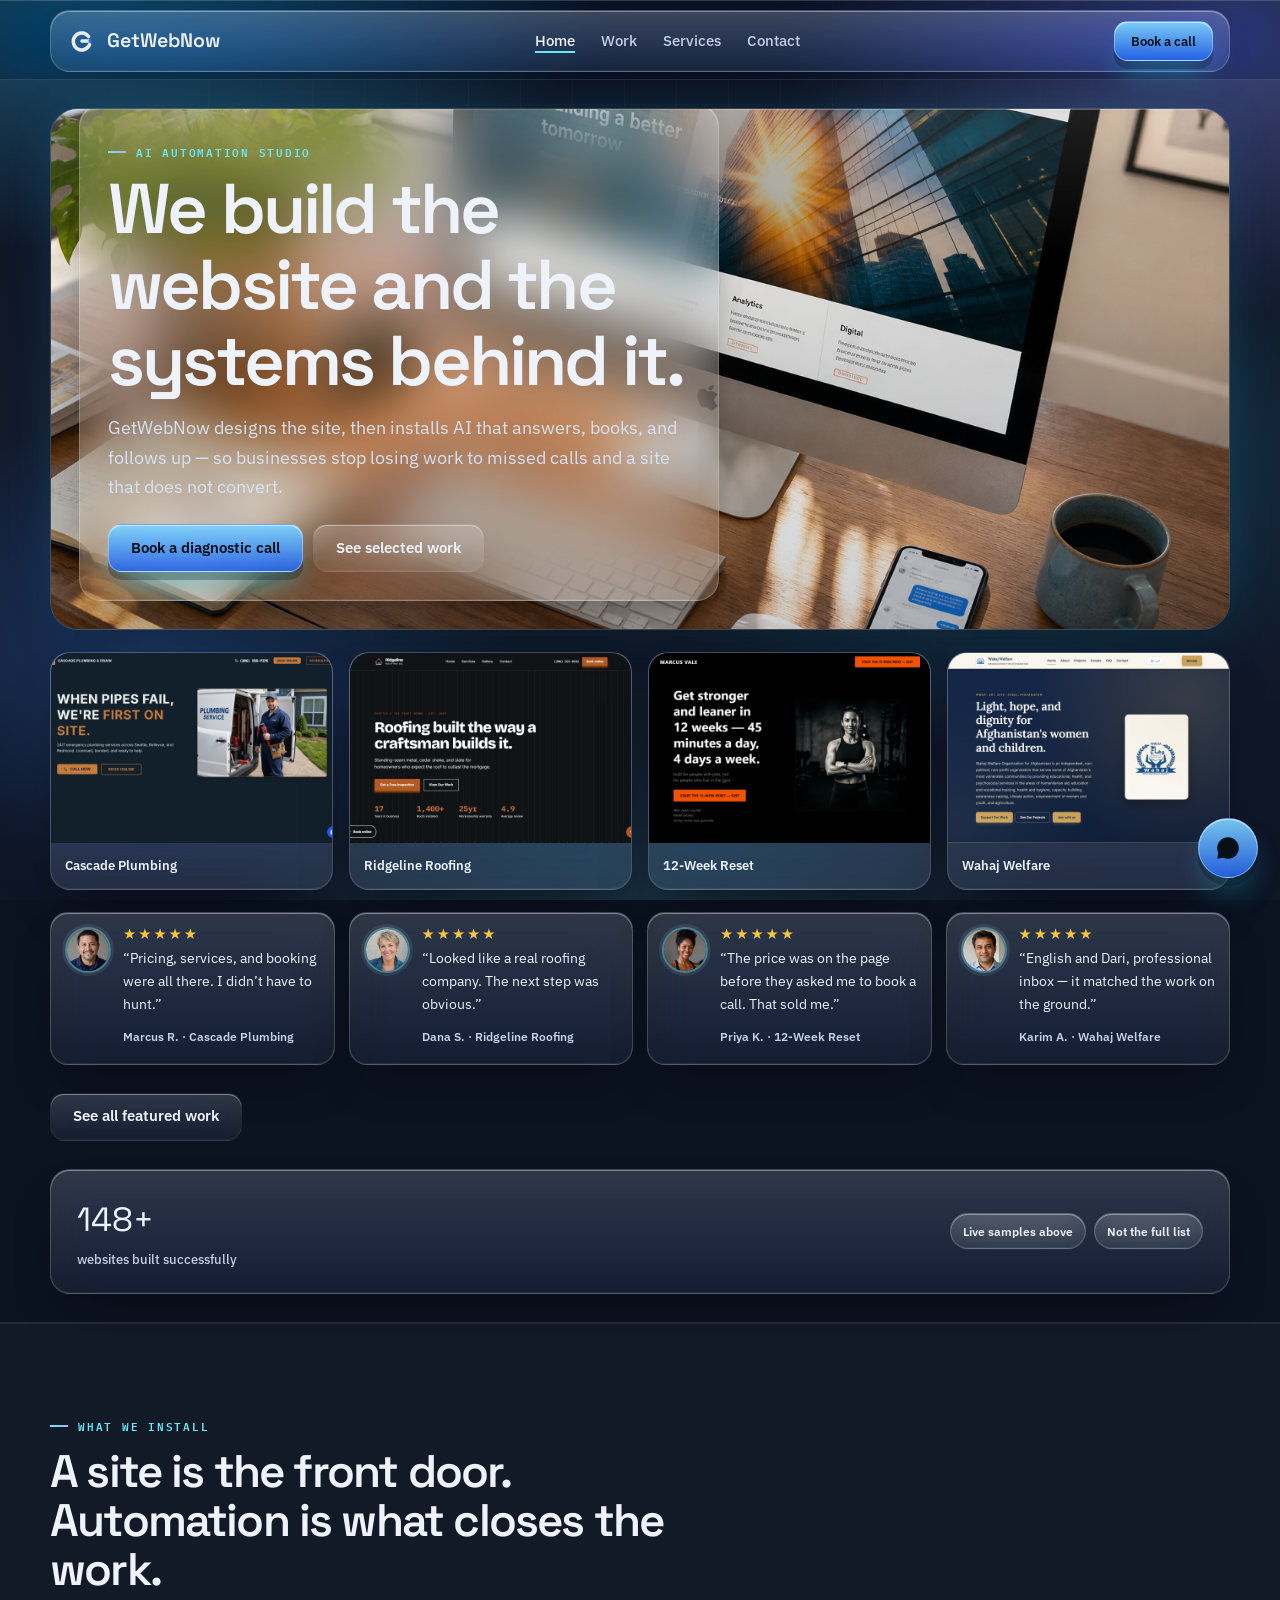
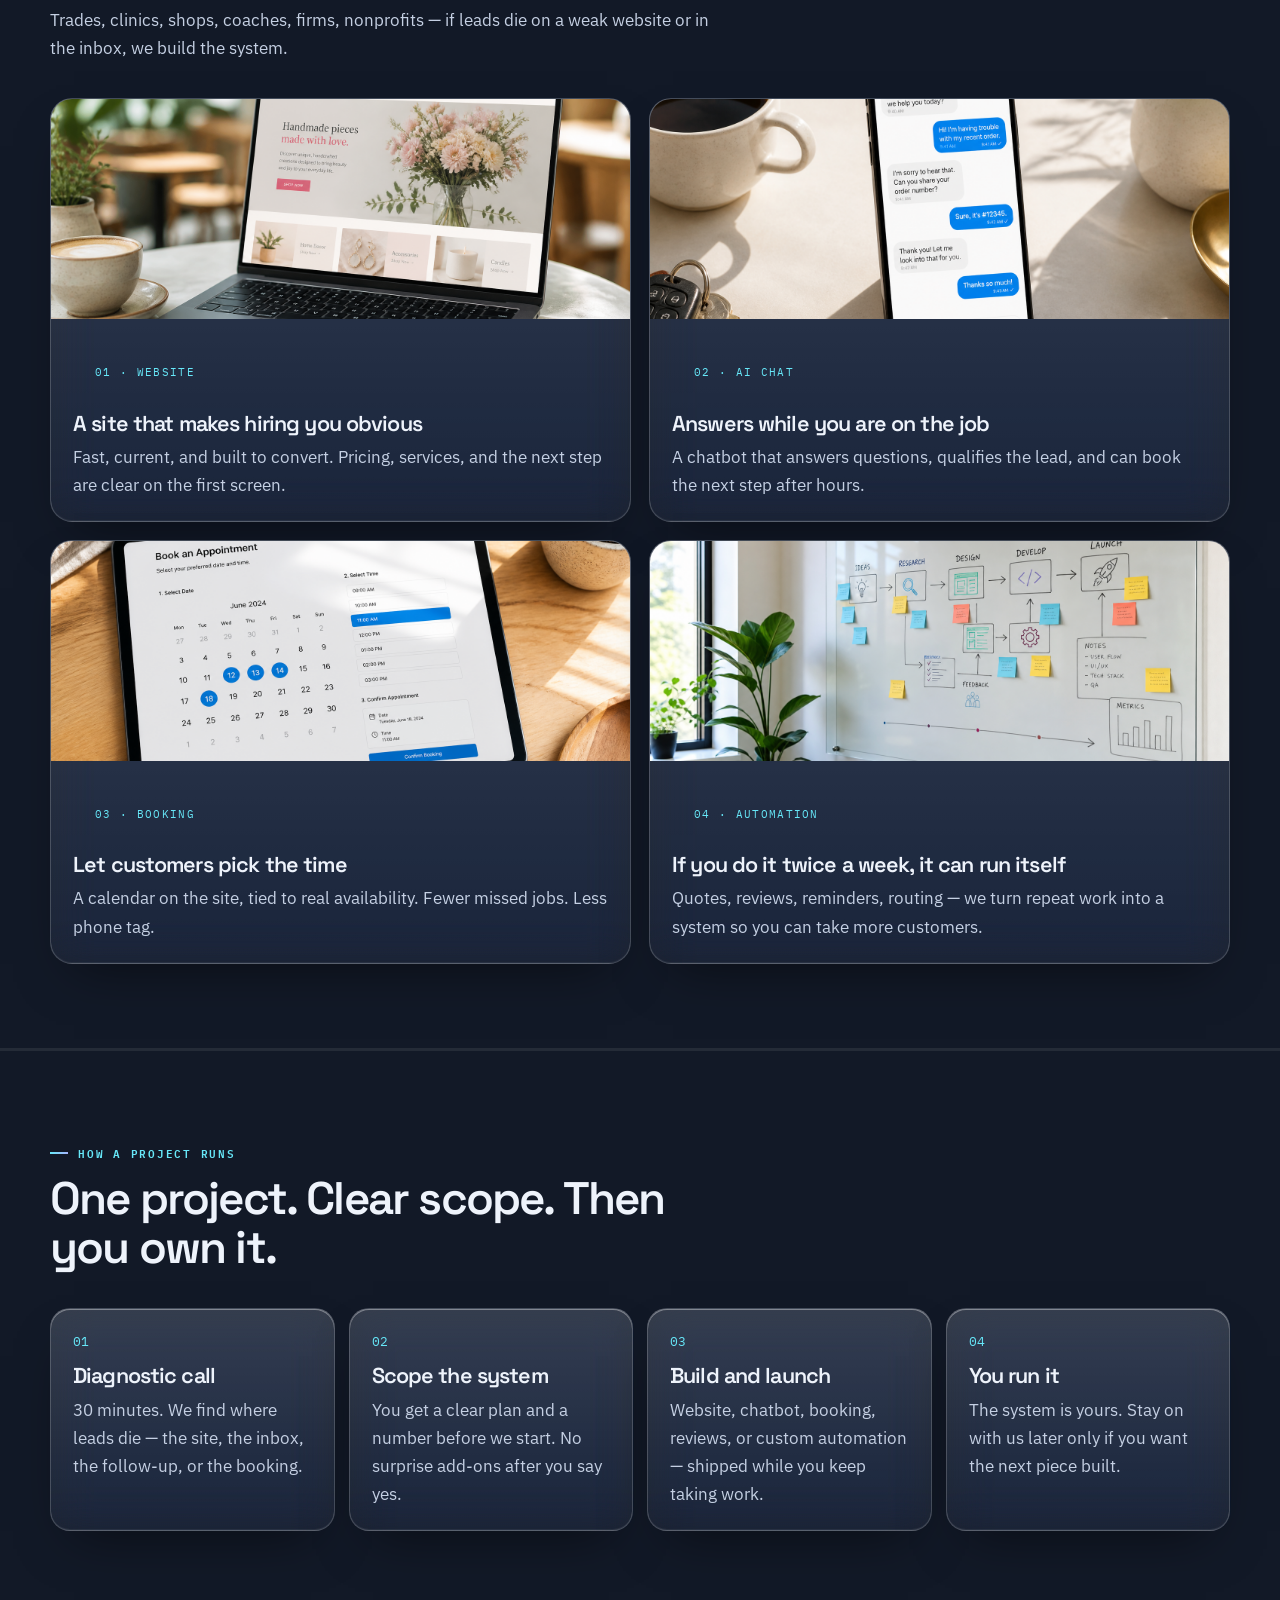
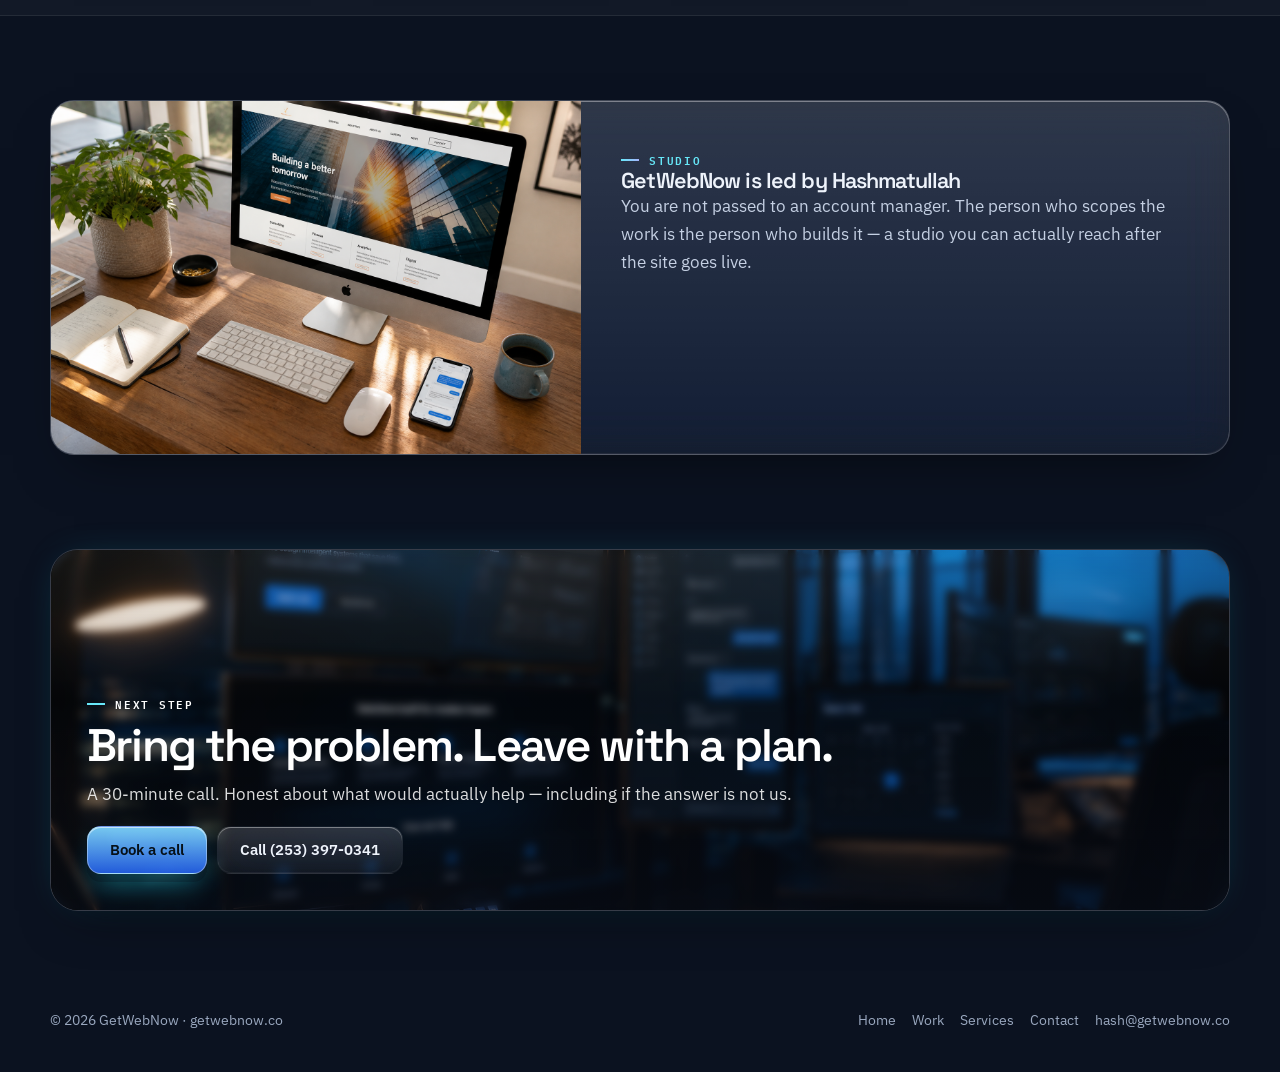
==== commit 001c05cf: "Ship the multi-page GetWebNow site so getwebnow.co matches the latest design. Co-authored-by: Cursor" ====
--- a/index.html
+++ b/index.html
@@ -3,861 +3,239 @@
 <head>
 <meta charset="UTF-8">
 <meta name="viewport" content="width=device-width, initial-scale=1.0">
-<title>GetWebNow — Websites and automation that help your business make more money</title>
-<meta name="description" content="GetWebNow helps businesses update their website, add automations, and fix the problems that lose leads — so more customers book, pay, and come back.">
-<link rel="canonical" href="https://getwebnow.co">
+<title>GetWebNow — Websites and AI systems for businesses</title>
+<meta name="description" content="GetWebNow builds websites and AI automations that answer leads, book work, and follow up — so other businesses stop losing customers to silence.">
+<link rel="canonical" href="https://getwebnow.co/">
 <meta property="og:type" content="website">
-<meta property="og:url" content="https://getwebnow.co">
+<meta property="og:url" content="https://getwebnow.co/">
 <meta property="og:site_name" content="GetWebNow">
-<meta property="og:title" content="GetWebNow — Help your business make more money">
-<meta property="og:description" content="Update your website. Automate the busywork. Capture more leads. GetWebNow solves the problems that keep your business from growing.">
+<meta property="og:title" content="GetWebNow — Websites and AI systems for businesses">
+<meta property="og:description" content="150+ websites built successfully. We install the site and the automations behind it.">
 <meta property="og:image" content="https://getwebnow.co/og-image.png">
-<meta property="og:image:alt" content="GetWebNow — websites and automation that help businesses grow">
 <meta name="twitter:card" content="summary_large_image">
-<meta name="twitter:title" content="GetWebNow — Help your business make more money">
-<meta name="twitter:description" content="Update your website. Automate the busywork. Capture more leads. GetWebNow solves the problems that keep your business from growing.">
-<meta name="twitter:image" content="https://getwebnow.co/og-image.png">
 <link rel="icon" href="favicon.svg" type="image/svg+xml">
 <link rel="preconnect" href="https://fonts.googleapis.com">
 <link rel="preconnect" href="https://fonts.gstatic.com" crossorigin>
-<link rel="preconnect" href="https://images.unsplash.com" crossorigin>
-<link rel="preconnect" href="https://cal.com">
-<link rel="dns-prefetch" href="https://cal.com">
-<link href="https://fonts.googleapis.com/css2?family=Fraunces:opsz,wght@9..144,600&family=Inter:wght@400;600&display=swap" rel="stylesheet" media="print" onload="this.media='all'">
-<noscript><link href="https://fonts.googleapis.com/css2?family=Fraunces:opsz,wght@9..144,600&family=Inter:wght@400;600&display=swap" rel="stylesheet"></noscript>
-<style>
-  :root{
-    --bg: #F7F5F0;
-    --bg-alt: #EDEAE3;
-    --surface: #FFFFFF;
-    --ink: #10141C;
-    --ink-dim: #3A404C;
-    --ink-faint: #6A7080;
-    --border: #DCD7CC;
-    --border-strong: #C4BDB0;
-    --navy: #13233F;
-    --navy-2: #243C66;
-    --blue: #2563EB;
-    --blue-2: #1D4ED8;
-    --brass: #B8893F;
-    --brass-soft: rgba(184,137,63,0.16);
-    --ok: #2F6A4A;
-    --serif: 'Fraunces', serif;
-    --body: 'Inter', sans-serif;
-    --mono: ui-monospace, 'Segoe UI Mono', monospace;
-  }
-
-  *{ box-sizing:border-box; margin:0; padding:0; }
-  html{ scroll-behavior:smooth; }
-  ::selection{ background: var(--navy); color:#fff; }
-
-  body{
-    background: var(--bg);
-    color: var(--ink);
-    font-family: var(--body);
-    font-size: 17px;
-    line-height: 1.65;
-    overflow-x:hidden;
-  }
-
-  a{ color:inherit; text-decoration:none; }
-  ul{ list-style:none; }
-  button{ font-family:inherit; }
-  .wrap{ max-width:1160px; margin:0 auto; padding:0 24px; }
-
-  .eyebrow{
-    font-family: var(--mono); font-size:0.78rem; color:var(--brass);
-    letter-spacing:0.14em; text-transform:uppercase; font-weight:600;
-    display:flex; align-items:center; gap:10px; margin-bottom:22px;
-  }
-  .eyebrow::before{ content:""; width:24px; height:2px; background:var(--brass); }
-
-  .lift{
-    transition: transform 0.2s ease, box-shadow 0.2s ease, border-color 0.2s ease, background 0.2s ease, color 0.2s ease;
-  }
-  .lift:hover, .lift:focus-visible{
-    transform: translateY(-10px);
-    box-shadow: 0 28px 48px -18px rgba(16,20,28,0.35);
-  }
-  .lift:active{
-    transform: translateY(-14px) scale(1.03);
-    box-shadow: 0 32px 56px -16px rgba(16,20,28,0.42);
-  }
-
-  /* ---------- Header ---------- */
-  header{
-    position:sticky; top:0; z-index:80;
-    background: rgba(247,245,240,0.94);
-    backdrop-filter: blur(12px);
-    border-bottom: 1px solid var(--border);
-  }
-  nav.wrap{ display:flex; align-items:center; justify-content:space-between; height:78px; }
-  .logo{
-    font-family: var(--serif); font-weight:600; font-size:1.32rem;
-    letter-spacing:-0.02em; color: var(--navy);
-    display:flex; align-items:center; gap:10px;
-  }
-  .logo-mark{ width:34px; height:34px; display:block; flex-shrink:0; }
-  .nav-links{ display:flex; gap:32px; font-size:0.92rem; font-weight:500; color: var(--ink-dim); }
-  .nav-links a{ position:relative; padding-bottom:3px; }
-  .nav-links a::after{
-    content:""; position:absolute; left:0; bottom:0; width:0; height:2px;
-    background: var(--brass); transition: width 0.25s ease;
-  }
-  .nav-links a:hover{ color: var(--ink); }
-  .nav-links a:hover::after{ width:100%; }
-  .nav-cta, .btn{
-    font-family: var(--mono); border-radius:2px; display:inline-flex; align-items:center; justify-content:center; gap:8px;
-    cursor:pointer; border:none;
-    transition: transform 0.2s ease, box-shadow 0.2s ease, background 0.2s ease, color 0.2s ease, border-color 0.2s ease;
-  }
-  .nav-cta{
-    font-size:0.8rem; padding:11px 22px;
-    background: var(--blue); color:#fff;
-  }
-  .nav-cta:hover, .btn-primary:hover, .submit-btn:hover{
-    background: var(--blue-2); transform: translateY(-4px); box-shadow: 0 14px 28px -12px rgba(37,99,235,0.55);
-  }
-  .nav-cta:active, .btn-primary:active, .btn-ghost:active, .pill-btn:active, .submit-btn:active{
-    transform: translateY(-7px) scale(1.04);
-  }
-
-  /* ---------- Hero ---------- */
-  .hero{
-    position:sticky; top:78px; z-index:1;
-    min-height: calc(100vh - 78px);
-    padding: 96px 0 80px; overflow:hidden;
-    background: var(--bg);
-  }
-  #network{ position:absolute; inset:0; z-index:0; opacity:0.42; }
-  .hero-inner{ position:relative; z-index:1; max-width:820px; }
-  h1{
-    font-family: var(--serif); font-weight:600;
-    font-size: clamp(2.85rem, 6vw, 4.5rem);
-    line-height:1.06; letter-spacing:-0.02em; margin-bottom:24px; color: var(--navy);
-  }
-  h1 em{ font-style: italic; color: var(--brass); font-weight:500; }
-  .hero p.lead{ color: var(--ink-dim); font-size:1.28rem; max-width:560px; margin-bottom:40px; font-weight:450; }
-  .hero-ctas{ display:flex; gap:16px; flex-wrap:wrap; margin-bottom: 56px; }
-
-  .btn{ font-size:0.88rem; padding:16px 30px; }
-  .btn-primary{ background: var(--blue); color:#fff; }
-  .btn-ghost{ border:2px solid var(--navy); color: var(--navy); background:transparent; }
-  .btn-ghost:hover{ background: var(--navy); color:#fff; transform: translateY(-4px); }
-
-  .hero-card{
-    font-family: var(--mono); font-size:0.9rem; background: var(--surface);
-    border:1px solid var(--border); border-radius:6px; padding:24px 26px; max-width:560px;
-    color: var(--ink-dim); box-shadow: 0 20px 50px -30px rgba(20,23,31,0.25);
-  }
-  .hc-label{ color: var(--ink-faint); font-size:0.72rem; text-transform:uppercase; letter-spacing:0.08em; margin-bottom:14px; font-weight:600; }
-  .hc-line{ display:flex; gap:10px; margin-bottom:9px; align-items:center; color: var(--ink); }
-  .hc-line .mkr{ color: var(--ok); }
-
-  /* ---------- Section shared ---------- */
-  section{ position:relative; padding:110px 0; border-top:1px solid var(--border); background: var(--bg); z-index:2; }
-  .section-head{ max-width:680px; margin-bottom:62px; }
-  h2{
-    font-family: var(--serif); font-weight:600;
-    font-size: clamp(2.15rem, 3.6vw, 3.1rem); letter-spacing:-0.02em; margin-bottom:16px; color: var(--navy);
-  }
-  .section-head p{ color: var(--ink-dim); font-size:1.14rem; }
-
-  /* ---------- Our services ---------- */
-  .services-grid{ display:grid; grid-template-columns: repeat(3,1fr); gap:24px; }
-  .service-card{
-    background: var(--surface); border:1px solid var(--border); border-radius:12px; overflow:hidden;
-    text-align:left; cursor:pointer; display:flex; flex-direction:column; width:100%; color:inherit;
-    padding:0;
-  }
-  .service-card:hover{ border-color: var(--navy); }
-  .service-img{ height:168px; width:100%; object-fit:cover; display:block; background: var(--bg-alt); }
-  .service-body{ padding:22px 22px 24px; display:flex; flex-direction:column; gap:10px; flex:1; }
-  .service-top{ display:flex; justify-content:space-between; align-items:flex-start; gap:12px; }
-  .service-body h3{ font-family: var(--serif); font-size:1.28rem; color: var(--navy); }
-  .service-cta{
-    font-family: var(--mono); font-size:0.78rem; font-weight:600; color: var(--navy);
-    background: var(--brass-soft); padding:6px 10px; border-radius:3px; white-space:nowrap;
-  }
-  .service-body p{ color: var(--ink-dim); font-size:0.98rem; }
-
-  /* ---------- Timeline ---------- */
-  .timeline{ position:relative; padding-left:8px; }
-  .tl-line-svg{ position:absolute; left:19px; top:0; height:100%; width:2px; }
-  .tl-line-bg{ stroke: var(--border-strong); stroke-width:2; }
-  .tl-line-fg{ stroke: var(--brass); stroke-width:2; stroke-dasharray:1000; stroke-dashoffset:1000; transition: stroke-dashoffset 1.4s ease; }
-  .tl-line-fg.drawn{ stroke-dashoffset:0; }
-  .tl-step{ display:flex; gap:28px; padding-bottom:56px; position:relative; }
-  .tl-step:last-child{ padding-bottom:0; }
-  .tl-dot{ width:40px; height:40px; border-radius:50%; background: var(--surface); border:1px solid var(--border-strong); display:flex; align-items:center; justify-content:center; font-family: var(--serif); font-size:0.92rem; color: var(--ink-dim); flex-shrink:0; z-index:1; }
-  .tl-step.active .tl-dot{ border-color: var(--brass); color: var(--brass); background: var(--brass-soft); }
-  .tl-content h4{ font-family: var(--serif); font-size:1.28rem; font-weight:600; margin-bottom:6px; color: var(--navy); }
-  .tl-content p{ color: var(--ink-dim); font-size:1.02rem; max-width:460px; }
-
-  /* ---------- Selected Builds ---------- */
-  .builds-grid{ display:grid; grid-template-columns: repeat(3,1fr); gap:26px; }
-  .build-card{
-    background: var(--surface); border:1px solid var(--border); border-radius:12px;
-    padding:28px; display:flex; flex-direction:column; gap:18px;
-  }
-  .build-card:hover{ border-color: var(--navy); }
-  .build-top{ display:flex; justify-content:space-between; align-items:center; gap:10px; }
-  .build-tag{
-    font-family: var(--mono); font-size:0.68rem; letter-spacing:0.06em; text-transform:uppercase; font-weight:600;
-    padding:5px 10px; border-radius:3px; border:1px solid var(--border-strong); color: var(--ink-faint);
-  }
-  .build-tag.live{ color: var(--ok); border-color: var(--ok); }
-  .build-name{ font-family: var(--serif); font-size:1.22rem; font-weight:600; color: var(--navy); }
-  .build-quote{ color: var(--ink-dim); font-size:1.02rem; font-style:italic; flex-grow:1; }
-  .build-stat{
-    border:1px solid var(--border); border-radius:6px; padding:14px 16px;
-    display:flex; flex-direction:column; gap:6px;
-  }
-  .build-stat .lbl{ font-family: var(--mono); font-size:0.7rem; text-transform:uppercase; letter-spacing:0.05em; color: var(--ink-faint); font-weight:600; }
-  .build-stat .val{ font-family: var(--mono); font-size:0.92rem; color: var(--navy); font-weight:600; text-align:left; line-height:1.4; }
-  .build-attr{ display:flex; align-items:center; gap:12px; padding-top:14px; border-top:1px solid var(--border); }
-  .build-avatar{ width:46px; height:46px; border-radius:50%; object-fit:cover; flex-shrink:0; border:2px solid var(--border-strong); background: var(--bg-alt); }
-  .build-attr-name{ font-size:0.92rem; font-weight:700; color: var(--navy); }
-  .build-attr-role{ font-size:0.8rem; color: var(--ink-faint); }
-  .build-attr a:hover{ color: var(--brass); }
-
-  /* ---------- FAQ ---------- */
-  .faq-list{ border-top:1px solid var(--border); }
-  .faq-item{ border-bottom:1px solid var(--border); }
-  .faq-q{
-    width:100%; background:none; border:none; cursor:pointer;
-    display:flex; align-items:center; justify-content:space-between; gap:18px;
-    padding:26px 8px; text-align:left;
-    font-family: var(--serif); font-size:1.22rem; font-weight:600; color: var(--navy);
-    transition: background 0.25s ease, color 0.25s ease;
-  }
-  .faq-q:hover{ background: var(--brass-soft); color: var(--navy); }
-  .faq-q:active{ background: rgba(184,137,63,0.28); }
-  .faq-icon{
-    font-family: var(--mono); color: var(--brass); flex-shrink:0;
-    transition: transform 0.5s cubic-bezier(0.4,0,0.2,1);
-  }
-  .faq-item.open .faq-icon{ transform: rotate(45deg); }
-  .faq-a{
-    display:grid; grid-template-rows: 0fr;
-    transition: grid-template-rows 0.5s cubic-bezier(0.4,0,0.2,1);
-  }
-  .faq-item.open .faq-a{ grid-template-rows: 1fr; }
-  .faq-a-inner{ overflow:hidden; }
-  .faq-a p{
-    padding:0 8px 26px; color: var(--ink-dim); max-width:640px; font-size:1.05rem;
-    opacity:0; transform: translateY(-6px);
-    transition: opacity 0.4s ease 0.08s, transform 0.4s ease 0.08s;
-  }
-  .faq-item.open .faq-a p{ opacity:1; transform:none; }
-
-  /* ---------- About ---------- */
-  .about{ display:grid; grid-template-columns: 0.9fr 1.1fr; gap:64px; align-items:start; }
-  .about-card{ background: var(--surface); border:1px solid var(--border); border-radius:8px; padding:34px; }
-  .avatar-big{ width:64px; height:64px; border-radius:8px; background: var(--navy); display:flex; align-items:center; justify-content:center; font-family: var(--serif); font-weight:600; font-size:1.6rem; margin-bottom:22px; color: var(--brass); }
-  .about-card h3{ font-family: var(--serif); font-size:1.35rem; margin-bottom:10px; color: var(--navy); }
-  .about-card p{ color: var(--ink-dim); font-size:1rem; margin-bottom:22px; }
-  .stack-list{ display:flex; flex-wrap:wrap; gap:8px; }
-  .stack-tag{ font-family: var(--mono); font-size:0.72rem; font-weight:500; color: var(--ink-dim); border:1px solid var(--border-strong); padding:6px 12px; border-radius:2px; }
-  .about-copy p{ color: var(--ink-dim); margin-bottom:20px; font-size:1.12rem; }
-  .about-copy p:last-child{ margin-bottom:0; }
-
-  /* ---------- Glass CTA ---------- */
-  .glass-cta-section{
-    position:relative; overflow:hidden; padding:120px 24px; z-index:2;
-    background: linear-gradient(160deg, #140B30, #1D0F42 45%, #0B0F2C 100%);
-    border-top:none;
-  }
-  .glass-cta-section::before{
-    content:""; position:absolute; inset:-25%;
-    background: radial-gradient(circle at 25% 30%, rgba(150,100,255,0.35), transparent 55%),
-                radial-gradient(circle at 75% 70%, rgba(184,137,63,0.22), transparent 55%);
-    filter: blur(50px);
-    animation: ctaDrift 14s ease-in-out infinite alternate;
-  }
-  @keyframes ctaDrift{ from{ transform: translate(0,0) scale(1); } to{ transform: translate(-4%,3%) scale(1.08); } }
-  .glass-panel{
-    position:relative; z-index:1; max-width:660px; margin:0 auto; text-align:center;
-    background: rgba(255,255,255,0.08); backdrop-filter: blur(18px);
-    border:1px solid rgba(255,255,255,0.18); border-radius:20px; padding:56px 44px;
-  }
-  .glass-panel .eyebrow{ justify-content:center; color: var(--brass); }
-  .glass-panel h2{ color:#fff; }
-  .glass-panel p{ color: rgba(255,255,255,0.88); max-width:460px; margin:0 auto; font-size:1.12rem; }
-  .pill-ctas{ display:flex; gap:16px; justify-content:center; flex-wrap:wrap; margin-top:30px; }
-  .pill-btn{ font-family: var(--mono); font-size:0.9rem; padding:16px 30px; border-radius:999px; display:inline-flex; align-items:center; gap:10px; cursor:pointer; border:none;
-    transition: transform 0.2s ease, background 0.2s ease, box-shadow 0.2s ease; }
-  .pill-primary{ background: linear-gradient(120deg, var(--brass), #D4AE6A); color:#1A1206; font-weight:700; }
-  .pill-primary:hover{ transform: translateY(-5px); box-shadow: 0 16px 30px -12px rgba(0,0,0,0.45); }
-  .pill-ghost{ background: var(--blue); color:#fff; border:2px solid var(--blue); }
-  .pill-ghost:hover{ background: var(--blue-2); border-color: var(--blue-2); transform: translateY(-5px); box-shadow: 0 16px 30px -12px rgba(37,99,235,0.55); }
-
-  /* ---------- Contact ---------- */
-  .contact-panel{ background: var(--navy); border-radius:10px; padding:64px; display:grid; grid-template-columns: 1fr 1fr; gap:56px; position:relative; overflow:hidden; }
-  .contact-panel::before{ content:""; position:absolute; top:-30%; right:-10%; width:50%; height:140%; background: radial-gradient(circle, rgba(184,137,63,0.2), transparent 65%); pointer-events:none; }
-  .contact-info .eyebrow{ color: var(--brass); }
-  .contact-info h2{ color:#fff; margin-bottom:14px; }
-  .contact-info p{ color: rgba(255,255,255,0.86); margin-bottom:30px; font-size:1.08rem; }
-  .contact-line{ display:flex; align-items:center; gap:14px; font-family:var(--mono); font-size:0.95rem; padding:14px 0; border-bottom:1px solid rgba(255,255,255,0.18); color: #fff; }
-  .contact-line .k{ color: rgba(255,255,255,0.55); width:80px; flex-shrink:0; }
-  .contact-line a:hover{ color: var(--brass); }
-
-  .contact-form{ background: var(--surface); border-radius:8px; padding:28px; position:relative; z-index:1; }
-  .field{ margin-bottom:18px; }
-  .field label{ display:block; color: var(--ink-dim); font-size:0.72rem; text-transform:uppercase; letter-spacing:0.06em; margin-bottom:8px; font-family: var(--mono); font-weight:600; }
-  .field input, .field textarea, .field select{
-    width:100%; background: var(--bg); border:1px solid var(--border-strong); border-radius:2px;
-    padding:13px 14px; color: var(--ink); font-family:var(--body); font-size:1rem;
-  }
-  .field input:focus, .field textarea:focus, .field select:focus{ outline:none; border-color: var(--navy); }
-  .field textarea{ resize:vertical; min-height:90px; }
-  .submit-btn{ width:100%; display:block; text-align:center; font-family: var(--mono); font-size:0.9rem; background: var(--blue); color:#fff; padding:15px; border-radius:2px; border:none; cursor:pointer;
-    transition: transform 0.2s ease, background 0.2s ease, box-shadow 0.2s ease; }
-
-  /* ---------- Chat widget ---------- */
-  .chat-launch{
-    position:fixed; right:22px; bottom:22px; z-index:90;
-    width:58px; height:58px; border-radius:50%; border:none; cursor:pointer;
-    background: var(--navy); color:#fff;
-    box-shadow: 0 16px 32px -12px rgba(19,35,63,0.55);
-    display:flex; align-items:center; justify-content:center;
-    transition: transform 0.2s ease, background 0.2s ease;
-  }
-  .chat-launch:hover{ transform: translateY(-4px) scale(1.06); background: var(--navy-2); }
-  .chat-launch svg{ width:26px; height:26px; fill:currentColor; }
-  .chat-panel{
-    position:fixed; right:22px; bottom:92px; z-index:90;
-    width:min(380px, calc(100vw - 32px)); height:520px;
-    background:#fff; border-radius:16px; overflow:hidden;
-    box-shadow: 0 28px 60px -20px rgba(16,20,28,0.45);
-    border:1px solid var(--border);
-    display:none; flex-direction:column;
-  }
-  .chat-panel.open{ display:flex; }
-  .chat-head{
-    background: var(--navy); color:#fff; padding:14px 16px;
-    display:flex; justify-content:space-between; align-items:center; gap:12px;
-  }
-  .chat-head strong{ font-family: var(--serif); font-size:1.05rem; }
-  .chat-head p{ font-size:0.75rem; color:rgba(255,255,255,0.72); margin-top:2px; }
-  .chat-head button{ background:none; border:0; color:#fff; font-size:1.2rem; cursor:pointer; }
-  .chat-book{
-    display:block; text-align:center; padding:10px; font-family:var(--mono); font-size:0.75rem; font-weight:600;
-    background: var(--blue); color:#fff; cursor:pointer; border:none; width:100%;
-  }
-  .chat-book:hover{ background: var(--blue-2); }
-  .chat-log{ flex:1; overflow-y:auto; padding:16px; display:flex; flex-direction:column; gap:10px; background: var(--bg); }
-  .chat-bubble{ max-width:82%; padding:10px 12px; border-radius:12px; font-size:0.9rem; line-height:1.45; }
-  .chat-bubble.bot{ background:#fff; color: var(--ink); border:1px solid var(--border); align-self:flex-start; }
-  .chat-bubble.user{ background: var(--navy); color:#fff; align-self:flex-end; }
-  .chat-form{ display:flex; gap:8px; padding:12px; border-top:1px solid var(--border); background:#fff; }
-  .chat-form input{
-    flex:1; border:1px solid var(--border-strong); border-radius:999px; padding:10px 14px;
-    font-family: var(--body); font-size:0.9rem;
-  }
-  .chat-form input:focus{ outline:none; border-color: var(--navy); }
-  .chat-form button{
-    border:none; background: var(--navy); color:#fff; border-radius:999px; padding:10px 16px;
-    font-family: var(--mono); font-size:0.8rem; cursor:pointer;
-  }
-
-  /* ---------- Footer ---------- */
-  footer{ border-top:1px solid var(--border); padding:40px 0; background: var(--bg); position:relative; z-index:2; }
-  footer .wrap{ display:flex; justify-content:space-between; align-items:center; flex-wrap:wrap; gap:12px; }
-  footer p{ font-size:0.86rem; color: var(--ink-faint); }
-
-  @media (max-width:860px){
-    .nav-links{ display:none; }
-    .services-grid, .builds-grid, .about, .contact-panel{ grid-template-columns:1fr; }
-    .contact-panel{ padding:36px 24px; }
-    h1{ font-size: clamp(2.2rem, 9vw, 3.1rem); }
-    .hero{ min-height: auto; position: relative; top:auto; }
-  }
-  @media (prefers-reduced-motion: reduce){ *{ animation:none !important; transition:none !important; } }
-</style>
+<link href="https://fonts.googleapis.com/css2?family=IBM+Plex+Mono:wght@500&family=IBM+Plex+Sans:wght@400;500;600&family=Space+Grotesk:wght@500;600;700&display=swap" rel="stylesheet">
+<link rel="stylesheet" href="styles.css">
 </head>
 <body>
-
 <header>
-  <nav class="wrap">
-    <a href="#" class="logo">
-      <svg class="logo-mark" viewBox="0 0 64 64" aria-hidden="true">
-        <path d="M46 22.5a18 18 0 1 0 2.2 17.2" fill="none" stroke="#13233F" stroke-width="7.5" stroke-linecap="round"/>
-        <path d="M32 32h16" stroke="#13233F" stroke-width="7.5" stroke-linecap="round"/>
-        <circle cx="50" cy="32" r="4.2" fill="#B8893F"/>
-      </svg>
+  <nav class="wrap nav" id="nav">
+    <a class="logo" href="index.html">
+      <svg viewBox="0 0 64 64" aria-hidden="true"><path d="M46 22.5a18 18 0 1 0 2.2 17.2" fill="none" stroke="#E8EEF7" stroke-width="7.5" stroke-linecap="round"/><path d="M32 32h16" stroke="#E8EEF7" stroke-width="7.5" stroke-linecap="round"/><circle cx="50" cy="32" r="4.2" fill="#2563EB"/></svg>
       GetWebNow
     </a>
     <div class="nav-links">
-      <a href="#services">How we help</a>
-      <a href="#process">Process</a>
-      <a href="#samples">Results</a>
-      <a href="#faq">FAQ</a>
-    </div>
-    <a href="https://cal.com/hashmat/30min?theme=light" class="nav-cta" target="_blank" rel="noopener">Book online</a>
+      <a class="is-active" href="index.html">Home</a>
+      <a href="work.html">Work</a>
+      <a href="services.html">Services</a>
+      <a href="contact.html">Contact</a>
+    </div>
+    <a class="btn btn-primary nav-cta" href="https://cal.com/hashmat/30min?theme=light" target="_blank" rel="noopener">Book a call</a>
+    <button class="nav-toggle" type="button" data-nav-toggle aria-label="Open menu">☰</button>
   </nav>
 </header>
 
-<section class="hero">
-  <canvas id="network"></canvas>
-  <div class="wrap hero-inner">
-    <div class="eyebrow">For growing businesses</div>
-    <h1>We help your business <em>make more money</em> — with a better website and automations that actually work.</h1>
-    <p class="lead">Outdated sites lose customers. Manual follow-up wastes hours. We update your website, automate the busywork, and fix the problems that keep people from booking you.</p>
-    <div class="hero-ctas">
-      <a href="https://cal.com/hashmat/30min?theme=light" class="btn btn-primary" target="_blank" rel="noopener">Book a call →</a>
-      <a href="#services" class="btn btn-ghost">See how we help</a>
-    </div>
-    <div class="hero-card">
-      <div class="hc-label">What this means for you</div>
-      <div class="hc-line"><span class="mkr">●</span><span>More leads from a site that converts</span></div>
-      <div class="hc-line"><span class="mkr">●</span><span>A chatbot that answers while you’re on the job</span></div>
-      <div class="hc-line"><span class="mkr">●</span><span>Booking and follow-up that run without you</span></div>
+<main>
+  <section class="hero">
+    <div class="wrap">
+      <div class="hero-visual">
+        <img class="hero-photo" src="media/hero.png" alt="GetWebNow studio desk with a website and booking on screen" width="1600" height="900">
+        <div class="hero-copy">
+          <div class="eyebrow">AI automation studio</div>
+          <h1>We build the website and the systems behind it.</h1>
+          <p class="lead">GetWebNow designs the site, then installs AI that answers, books, and follows up — so businesses stop losing work to missed calls and a site that does not convert.</p>
+          <div class="hero-actions">
+            <a class="btn btn-primary" href="https://cal.com/hashmat/30min?theme=light" target="_blank" rel="noopener">Book a diagnostic call</a>
+            <a class="btn btn-ghost" href="work.html">See selected work</a>
+          </div>
+        </div>
+      </div>
+
+      <div class="collage">
+        <a href="https://cascade-mu-liard.vercel.app" target="_blank" rel="noopener">
+          <img src="work/cascade.png" alt="Cascade Plumbing live website">
+          <span>Cascade Plumbing</span>
+        </a>
+        <a href="https://ridgeline-roofing-demo-umber.vercel.app/" target="_blank" rel="noopener">
+          <img src="work/ridgeline.png" alt="Ridgeline Roofing live website">
+          <span>Ridgeline Roofing</span>
+        </a>
+        <a href="https://the-12-week-reset.vercel.app" target="_blank" rel="noopener">
+          <img src="work/reset.png" alt="12-Week Reset live website">
+          <span>12-Week Reset</span>
+        </a>
+        <a href="https://wahajwelfare.org" target="_blank" rel="noopener">
+          <img src="work/wahaj.png" alt="Wahaj Welfare live website">
+          <span>Wahaj Welfare</span>
+        </a>
+      </div>
+
+      <div class="reviews-row">
+        <div class="review">
+          <img class="review-avatar" src="media/avatar-marcus.png" alt="Marcus R.">
+          <div>
+            <div class="stars" aria-label="5 stars">★★★★★</div>
+            <p>“Pricing, services, and booking were all there. I didn’t have to hunt.”</p>
+            <strong>Marcus R. · Cascade Plumbing</strong>
+          </div>
+        </div>
+        <div class="review">
+          <img class="review-avatar" src="media/avatar-dana.png" alt="Dana S.">
+          <div>
+            <div class="stars" aria-label="5 stars">★★★★★</div>
+            <p>“Looked like a real roofing company. The next step was obvious.”</p>
+            <strong>Dana S. · Ridgeline Roofing</strong>
+          </div>
+        </div>
+        <div class="review">
+          <img class="review-avatar" src="media/avatar-priya.png" alt="Priya K.">
+          <div>
+            <div class="stars" aria-label="5 stars">★★★★★</div>
+            <p>“The price was on the page before they asked me to book a call. That sold me.”</p>
+            <strong>Priya K. · 12-Week Reset</strong>
+          </div>
+        </div>
+        <div class="review">
+          <img class="review-avatar" src="media/avatar-karim.png" alt="Karim A.">
+          <div>
+            <div class="stars" aria-label="5 stars">★★★★★</div>
+            <p>“English and Dari, professional inbox — it matched the work on the ground.”</p>
+            <strong>Karim A. · Wahaj Welfare</strong>
+          </div>
+        </div>
+      </div>
+
+      <p style="margin:4px 0 18px"><a class="btn btn-ghost" href="work.html">See all featured work</a></p>
+      <div class="proof">
+        <div class="proof-stat"><span data-count="150">0</span>+ <span class="label">websites built successfully</span></div>
+        <div class="proof-names">
+          <span class="chip">Live samples above</span>
+          <span class="chip">Not the full list</span>
+        </div>
+      </div>
+    </div>
+  </section>
+
+  <section class="tint">
+    <div class="wrap">
+      <div class="section-head">
+        <div class="eyebrow">What we install</div>
+        <h2>A site is the front door. Automation is what closes the work.</h2>
+        <p>Trades, clinics, shops, coaches, firms, nonprofits — if leads die on a weak website or in the inbox, we build the system.</p>
+      </div>
+      <div class="photo-grid">
+        <article class="photo-card">
+          <img src="media/website.png" alt="A business website on a laptop in daylight">
+          <div>
+            <div class="kicker">01 · Website</div>
+            <h3>A site that makes hiring you obvious</h3>
+            <p>Fast, current, and built to convert. Pricing, services, and the next step are clear on the first screen.</p>
+          </div>
+        </article>
+        <article class="photo-card">
+          <img src="media/chat.png" alt="Customer chat on a phone">
+          <div>
+            <div class="kicker">02 · AI chat</div>
+            <h3>Answers while you are on the job</h3>
+            <p>A chatbot that answers questions, qualifies the lead, and can book the next step after hours.</p>
+          </div>
+        </article>
+        <article class="photo-card">
+          <img src="media/booking.png" alt="Calendar booking on a tablet">
+          <div>
+            <div class="kicker">03 · Booking</div>
+            <h3>Let customers pick the time</h3>
+            <p>A calendar on the site, tied to real availability. Fewer missed jobs. Less phone tag.</p>
+          </div>
+        </article>
+        <article class="photo-card">
+          <img src="media/auto.png" alt="Automation workflow on a studio board">
+          <div>
+            <div class="kicker">04 · Automation</div>
+            <h3>If you do it twice a week, it can run itself</h3>
+            <p>Quotes, reviews, reminders, routing — we turn repeat work into a system so you can take more customers.</p>
+          </div>
+        </article>
+      </div>
+    </div>
+  </section>
+
+  <section class="tint">
+    <div class="wrap">
+      <div class="section-head">
+        <div class="eyebrow">How a project runs</div>
+        <h2>One project. Clear scope. Then you own it.</h2>
+      </div>
+      <div class="steps">
+        <div class="step">
+          <div class="step-num">01</div>
+          <h3>Diagnostic call</h3>
+          <p>30 minutes. We find where leads die — the site, the inbox, the follow-up, or the booking.</p>
+        </div>
+        <div class="step">
+          <div class="step-num">02</div>
+          <h3>Scope the system</h3>
+          <p>You get a clear plan and a number before we start. No surprise add-ons after you say yes.</p>
+        </div>
+        <div class="step">
+          <div class="step-num">03</div>
+          <h3>Build and launch</h3>
+          <p>Website, chatbot, booking, reviews, or custom automation — shipped while you keep taking work.</p>
+        </div>
+        <div class="step">
+          <div class="step-num">04</div>
+          <h3>You run it</h3>
+          <p>The system is yours. Stay on with us later only if you want the next piece built.</p>
+        </div>
+      </div>
+    </div>
+  </section>
+
+  <section>
+    <div class="wrap">
+      <div class="founder">
+        <img src="media/hero.png" alt="GetWebNow studio workspace">
+        <div class="founder-copy">
+          <div class="eyebrow">Studio</div>
+          <h3>GetWebNow is led by Hashmatullah</h3>
+          <p>You are not passed to an account manager. The person who scopes the work is the person who builds it — a studio you can actually reach after the site goes live.</p>
+        </div>
+      </div>
+    </div>
+  </section>
+
+  <div class="wrap">
+    <div class="cta-band">
+      <img src="media/tech-cta.png" alt="Studio screens showing websites, chat, and booking systems">
+      <div class="cta-inner">
+        <div>
+          <div class="eyebrow">Next step</div>
+          <h2>Bring the problem. Leave with a plan.</h2>
+          <p>A 30-minute call. Honest about what would actually help — including if the answer is not us.</p>
+          <div class="cta-actions">
+            <a class="btn btn-primary" href="https://cal.com/hashmat/30min?theme=light" target="_blank" rel="noopener">Book a call</a>
+            <a class="btn btn-ghost" href="tel:2533970341">Call (253) 397-0341</a>
+          </div>
+        </div>
+      </div>
     </div>
   </div>
-</section>
-
-<section id="services">
-  <div class="wrap">
-    <div class="section-head reveal">
-      <div class="eyebrow">How we help</div>
-      <h2>Problems we solve for your business</h2>
-      <p>If customers can’t find you, can’t book you, or you spend nights on follow-up — that’s revenue walking away. We fix it.</p>
-    </div>
-
-    <div class="services-grid reveal">
-      <a href="https://cal.com/hashmat/30min?theme=light" class="service-card lift" target="_blank" rel="noopener">
-        <img class="service-img" src="https://images.unsplash.com/photo-1774901128215-3549cc686921?fm=jpg&q=50&w=480&auto=format&fit=crop" alt="Custom website on a screen" width="480" height="200" loading="lazy" decoding="async">
-        <div class="service-body">
-          <div class="service-top">
-            <h3>Website updates</h3>
-            <span class="service-cta">Get a quote →</span>
-          </div>
-          <p>Replace a slow, outdated site with one that loads fast, looks current, and turns visitors into paying customers.</p>
-        </div>
-      </a>
-      <a href="https://cal.com/hashmat/30min?theme=light" class="service-card lift" target="_blank" rel="noopener">
-        <img class="service-img" src="https://images.unsplash.com/photo-1697577418970-95d99b5a55cf?fm=jpg&q=50&w=480&auto=format&fit=crop" alt="AI system hardware" width="480" height="200" loading="lazy" decoding="async">
-        <div class="service-body">
-          <div class="service-top">
-            <h3>AI chatbots</h3>
-            <span class="service-cta">Get a quote →</span>
-          </div>
-          <p>Stop missing calls. A chatbot answers questions, qualifies leads, and books jobs — even after hours, when you’d otherwise lose the sale.</p>
-        </div>
-      </a>
-      <a href="https://cal.com/hashmat/30min?theme=light" class="service-card lift" target="_blank" rel="noopener">
-        <img class="service-img" src="https://images.unsplash.com/photo-1460925895917-afdab827c52f?fm=jpg&q=50&w=480&auto=format&fit=crop" alt="Analytics dashboard" width="480" height="200" loading="lazy" decoding="async">
-        <div class="service-body">
-          <div class="service-top">
-            <h3>Review automation</h3>
-            <span class="service-cta">Get a quote →</span>
-          </div>
-          <p>More 5-star reviews mean more customers finding you. Requests go out automatically after a job — you don’t have to chase anyone.</p>
-        </div>
-      </a>
-      <a href="https://cal.com/hashmat/30min?theme=light" class="service-card lift" target="_blank" rel="noopener">
-        <img class="service-img" src="https://images.unsplash.com/photo-1611224923853-80b023f02d71?fm=jpg&q=50&w=480&auto=format&fit=crop" alt="Calendar booking on a desk" width="480" height="200" loading="lazy" decoding="async">
-        <div class="service-body">
-          <div class="service-top">
-            <h3>Online booking</h3>
-            <span class="service-cta">Get a quote →</span>
-          </div>
-          <p>Let customers book themselves. Fewer missed jobs, fewer no-shows, and less time spent on the phone.</p>
-        </div>
-      </a>
-      <a href="https://cal.com/hashmat/30min?theme=light" class="service-card lift" target="_blank" rel="noopener">
-        <img class="service-img" src="https://images.unsplash.com/photo-1518186285589-2f7649de83e0?fm=jpg&q=50&w=480&auto=format&fit=crop" alt="Automation workflow on a laptop" width="480" height="200" loading="lazy" decoding="async">
-        <div class="service-body">
-          <div class="service-top">
-            <h3>Business automations</h3>
-            <span class="service-cta">Get a quote →</span>
-          </div>
-          <p>Quotes, follow-ups, reminders, data entry — if you do it over and over, we turn it into a system that runs itself so you can take more work.</p>
-        </div>
-      </a>
-    </div>
-  </div>
-</section>
-
-<section id="process">
-  <div class="wrap">
-    <div class="section-head reveal">
-      <div class="eyebrow">How it works</div>
-      <h2>From your problem to more booked work</h2>
-    </div>
-
-    <div class="timeline reveal">
-      <svg class="tl-line-svg" width="2" height="100%" preserveAspectRatio="none">
-        <line class="tl-line-bg" x1="1" y1="0" x2="1" y2="100%"></line>
-        <line class="tl-line-fg" x1="1" y1="0" x2="1" y2="100%"></line>
-      </svg>
-
-      <div class="tl-step active">
-        <div class="tl-dot">01</div>
-        <div class="tl-content">
-          <h4>Find what’s costing you money</h4>
-          <p>A short call to pinpoint where you’re losing leads — a dated website, missed calls, slow follow-up, or jobs that never get booked.</p>
-        </div>
-      </div>
-      <div class="tl-step">
-        <div class="tl-dot">02</div>
-        <div class="tl-content">
-          <h4>Update the website</h4>
-          <p>We rebuild or refresh your site so it looks current, loads fast, and makes it obvious how to hire you.</p>
-        </div>
-      </div>
-      <div class="tl-step">
-        <div class="tl-dot">03</div>
-        <div class="tl-content">
-          <h4>Automate the busywork</h4>
-          <p>Chatbot, booking, reviews, and follow-ups get connected so the work happens even when you’re with a customer.</p>
-        </div>
-      </div>
-      <div class="tl-step">
-        <div class="tl-dot">04</div>
-        <div class="tl-content">
-          <h4>Watch it pay off</h4>
-          <p>You go live with a site and systems that keep bringing in jobs. We stay on to tweak as the business grows.</p>
-        </div>
-      </div>
-    </div>
-  </div>
-</section>
-
-<section id="samples">
-  <div class="wrap">
-    <div class="section-head reveal">
-      <div class="eyebrow">Proof it works</div>
-      <h2>Businesses already using this</h2>
-      <p>Real sites we shipped — built to get more inquiries, make booking obvious, and take busywork off the owner’s plate.</p>
-    </div>
-
-    <div class="builds-grid reveal">
-      <div class="build-card lift">
-        <div class="build-top">
-          <span class="build-name">Cascade Plumbing &amp; Drain</span>
-          <span class="build-tag live">Live project</span>
-        </div>
-        <p class="build-quote">"Everything I needed was right there — pricing, service list, and booking, without digging through five pages."</p>
-        <div class="build-stat">
-          <span class="lbl">Stack</span>
-          <span class="val">Next.js · Tailwind · shadcn/ui</span>
-        </div>
-        <div class="build-attr">
-          <img class="build-avatar" src="https://images.unsplash.com/photo-1500648767791-00dcc994a43e?fm=jpg&q=50&w=80&auto=format&fit=crop" alt="Jason T. profile photo" width="46" height="46" loading="lazy" decoding="async">
-          <div>
-            <div class="build-attr-name">Jason T.</div>
-            <div class="build-attr-role"><a href="https://cascade-three-liart.vercel.app" target="_blank" rel="noopener">cascade-three-liart.vercel.app →</a></div>
-          </div>
-        </div>
-      </div>
-
-      <div class="build-card lift">
-        <div class="build-top">
-          <span class="build-name">The 12-Week Reset</span>
-          <span class="build-tag live">Live project</span>
-        </div>
-        <p class="build-quote">"First program landing page I've seen that actually explained the pricing before asking me to book a call."</p>
-        <div class="build-stat">
-          <span class="lbl">Stack</span>
-          <span class="val">v0.app · Vercel</span>
-        </div>
-        <div class="build-attr">
-          <img class="build-avatar" src="https://images.unsplash.com/photo-1580489944761-15a19d654956?fm=jpg&q=50&w=80&auto=format&fit=crop" alt="Sarah K. profile photo" width="46" height="46" loading="lazy" decoding="async">
-          <div>
-            <div class="build-attr-name">Sarah K.</div>
-            <div class="build-attr-role"><a href="https://the-12-week-reset.vercel.app" target="_blank" rel="noopener">the-12-week-reset.vercel.app →</a></div>
-          </div>
-        </div>
-      </div>
-
-      <div class="build-card lift">
-        <div class="build-top">
-          <span class="build-name">Wahaj Welfare Organization</span>
-          <span class="build-tag live">Live project</span>
-        </div>
-        <p class="build-quote">Bilingual English/Dari site built for an Afghan nonprofit — full RTL support, project pages, and a professional inbox connected on day one.</p>
-        <div class="build-stat">
-          <span class="lbl">Community impact documented on site</span>
-          <span class="val">258 patients · 47 women reached</span>
-        </div>
-        <div class="build-attr">
-          <img class="build-avatar" src="https://images.unsplash.com/photo-1507003211169-0a1dd7228f2d?fm=jpg&q=50&w=80&auto=format&fit=crop" alt="Wahaj Welfare contact profile photo" width="46" height="46" loading="lazy" decoding="async">
-          <div>
-            <div class="build-attr-name">Wahaj Welfare Organization</div>
-            <div class="build-attr-role"><a href="https://wahajwelfare.org" target="_blank" rel="noopener">wahajwelfare.org →</a></div>
-          </div>
-        </div>
-      </div>
-    </div>
-  </div>
-</section>
-
-<section id="faq">
-  <div class="wrap">
-    <div class="section-head reveal">
-      <div class="eyebrow">FAQ</div>
-      <h2>What business owners ask</h2>
-      <p>Straight answers. If your situation is different, book a call and we’ll map the fix together.</p>
-    </div>
-    <div class="faq-list reveal">
-      <div class="faq-item open">
-        <button class="faq-q" type="button">How fast will this start making a difference? <span class="faq-icon">+</span></button>
-        <div class="faq-a"><div class="faq-a-inner"><p>Most website updates go live in 1–2 weeks. Chatbots, booking, and review follow-up usually ship in the same window. You’ll know the timeline — and what it should do for your revenue — before we start.</p></div></div>
-      </div>
-      <div class="faq-item">
-        <button class="faq-q" type="button">Do I have to pause my business while you work? <span class="faq-icon">+</span></button>
-        <div class="faq-a"><div class="faq-a-inner"><p>No. You keep taking jobs. We handle the site, copy, and automations. If you already have photos or branding, we use them. If you don’t, we take care of that too.</p></div></div>
-      </div>
-      <div class="faq-item">
-        <button class="faq-q" type="button">How do you price this? <span class="faq-icon">+</span></button>
-        <div class="faq-a"><div class="faq-a-inner"><p>You get a quote after we understand what’s losing you money — not a one-size price list. Clear number up front. No surprise add-ons after you say yes.</p></div></div>
-      </div>
-      <div class="faq-item">
-        <button class="faq-q" type="button">What if something breaks after launch? <span class="faq-icon">+</span></button>
-        <div class="faq-a"><div class="faq-a-inner"><p>We stay on. Tweaks, new pages, extra automations — you’re talking to the person who built it, not a ticket queue. The point is your business keeps making money, not a one-time handoff.</p></div></div>
-      </div>
-    </div>
-  </div>
-</section>
-
-<section id="about">
-  <div class="wrap about">
-    <div class="about-card reveal">
-      <div class="avatar-big">H</div>
-      <h3>Hashmatullah</h3>
-      <p>I help businesses make more money with better websites and automations — without hiring a big agency.</p>
-      <div class="stack-list">
-        <span class="stack-tag">Next.js</span>
-        <span class="stack-tag">Vercel</span>
-        <span class="stack-tag">Python</span>
-        <span class="stack-tag">Cursor</span>
-        <span class="stack-tag">GitHub</span>
-      </div>
-    </div>
-    <div class="about-copy reveal">
-      <div class="eyebrow">Who this is for</div>
-      <h2>Built for owners who want more jobs, not more busywork.</h2>
-      <p>GetWebNow works with businesses that are losing money to an old website, missed calls, and follow-up that never happens. We update the site, add automations, and solve the problems standing between you and more customers.</p>
-      <p>You stay focused on the work. The website, chatbot, booking, and follow-up keep bringing jobs in — and we don’t disappear after launch.</p>
-      <img src="https://images.unsplash.com/photo-1697577418970-95d99b5a55cf?fm=jpg&q=50&w=720&auto=format&fit=crop" alt="Systems that keep a business running" width="720" height="400" loading="lazy" decoding="async" style="width:100%; height:auto; border-radius:8px; margin-top:28px; border:1px solid var(--border);">
-    </div>
-  </div>
-</section>
-
-<section class="glass-cta-section">
-  <div class="glass-panel reveal">
-    <div class="eyebrow">Let’s grow your revenue</div>
-    <h2>Ready to stop losing customers to a slow site and manual work?</h2>
-    <p>Book a 30-minute call. We’ll look at what’s costing you money and tell you honestly what would actually help.</p>
-    <div class="pill-ctas">
-      <a href="tel:2533970341" class="pill-btn pill-primary">Call me directly</a>
-      <a href="https://cal.com/hashmat/30min?theme=light" class="pill-btn pill-ghost" target="_blank" rel="noopener">Book online</a>
-    </div>
-  </div>
-</section>
-
-<section id="contact">
-  <div class="wrap">
-    <div class="contact-panel reveal">
-      <div class="contact-info">
-        <div class="eyebrow">Talk to us</div>
-        <h2>Tell us what’s slowing your business down.</h2>
-        <p>Old website, missed leads, too much time on follow-up — we’ll come back with a plan to fix it and help you make more money.</p>
-        <div class="contact-line"><span class="k">Phone</span><a href="tel:2533970341">(253) 397-0341</a></div>
-        <div class="contact-line"><span class="k">Email</span><a href="mailto:hash@ai-agencey.com">hash@ai-agencey.com</a></div>
-      </div>
-
-      <div class="contact-form">
-        <p style="font-family:var(--mono); font-size:0.78rem; color:var(--ink-dim); margin-bottom:16px; font-weight:600;">30 minutes on the calendar. We’ll map how to get you more jobs.</p>
-        <a href="https://cal.com/hashmat/30min?theme=light" class="submit-btn" target="_blank" rel="noopener">Book a call →</a>
-      </div>
-    </div>
-  </div>
-</section>
+</main>
 
 <footer>
-  <div class="wrap">
-    <a href="#" class="logo">
-      <svg class="logo-mark" viewBox="0 0 64 64" aria-hidden="true">
-        <path d="M46 22.5a18 18 0 1 0 2.2 17.2" fill="none" stroke="#13233F" stroke-width="7.5" stroke-linecap="round"/>
-        <path d="M32 32h16" stroke="#13233F" stroke-width="7.5" stroke-linecap="round"/>
-        <circle cx="50" cy="32" r="4.2" fill="#B8893F"/>
-      </svg>
-      GetWebNow
-    </a>
-    <p>© 2026 GetWebNow · getwebnow.co</p>
+  <div class="wrap foot">
+    <span>© 2026 GetWebNow · getwebnow.co</span>
+    <div class="foot-links">
+      <a href="index.html">Home</a>
+      <a href="work.html">Work</a>
+      <a href="services.html">Services</a>
+      <a href="contact.html">Contact</a>
+      <a href="mailto:hash@getwebnow.co">hash@getwebnow.co</a>
+    </div>
   </div>
 </footer>
-
-<button class="chat-launch" id="chat-launch" type="button" aria-label="Open chat">
-  <svg viewBox="0 0 24 24" aria-hidden="true"><path d="M2 12C2 6.477 6.477 2 12 2s10 4.477 10 10-4.477 10-10 10c-1.6 0-3.11-.365-4.46-1.02L2 22l1.06-5.3A9.94 9.94 0 0 1 2 12Z"/></svg>
-</button>
-<div class="chat-panel" id="chat-panel">
-  <div class="chat-head">
-    <div>
-      <strong>GetWebNow assistant</strong>
-      <p>Ask how we help your business grow</p>
-    </div>
-    <button type="button" id="chat-close" aria-label="Close chat">×</button>
-  </div>
-  <a href="https://cal.com/hashmat/30min?theme=light" class="chat-book" target="_blank" rel="noopener">Book a 30-min call on Cal.com</a>
-  <div class="chat-log" id="chat-log"></div>
-  <form class="chat-form" id="chat-form">
-    <input id="chat-input" type="text" placeholder="What’s costing your business money?" autocomplete="off">
-    <button type="submit">Send</button>
-  </form>
-</div>
-
-<script>
-  document.querySelectorAll('.faq-q').forEach(btn=>{
-    btn.addEventListener('click', ()=>{
-      const item = btn.parentElement;
-      const open = item.classList.contains('open');
-      document.querySelectorAll('.faq-item').forEach(i=>i.classList.remove('open'));
-      if(!open) item.classList.add('open');
-    });
-  });
-
-  const tlLine = document.querySelector('.tl-line-fg');
-  const tlSteps = document.querySelectorAll('.tl-step');
-  const timelineEl = document.querySelector('.timeline');
-  if (timelineEl && 'IntersectionObserver' in window) {
-    const tlIo = new IntersectionObserver((entries)=>{
-      entries.forEach(e=>{
-        if(e.isIntersecting){
-          tlLine.classList.add('drawn');
-          tlSteps.forEach(s=>s.classList.add('active'));
-          tlIo.disconnect();
-        }
-      });
-    }, { threshold: 0.15 });
-    tlIo.observe(timelineEl);
-  }
-
-  const chatPanel = document.getElementById("chat-panel");
-  const chatLog = document.getElementById("chat-log");
-  const chatInput = document.getElementById("chat-input");
-  function addBubble(role, text){
-    const div = document.createElement("div");
-    div.className = "chat-bubble " + role;
-    div.textContent = text;
-    chatLog.appendChild(div);
-    chatLog.scrollTop = chatLog.scrollHeight;
-  }
-  addBubble("bot", "Hi — GetWebNow helps businesses make more money with a better website and automations. Tell me what’s getting in the way, or book a 30-minute call.");
-  document.getElementById("chat-launch").addEventListener("click", () => {
-    chatPanel.classList.add("open");
-    chatInput.focus();
-  });
-  document.getElementById("chat-close").addEventListener("click", () => chatPanel.classList.remove("open"));
-
-  function botReply(raw){
-    const t = raw.toLowerCase();
-    if (/book|schedule|call|meeting|calendar|appointment|quote/.test(t)) {
-      return "Let’s get you on the calendar. Use Book a 30-min call above — we’ll look at what’s losing you money and map a fix.";
-    }
-    if (/money|revenue|sales|grow|leads|customers|profit/.test(t)) {
-      return "The usual leaks: an outdated website, missed calls, and follow-up that never happens. We update the site and automate those gaps so more people actually hire you.";
-    }
-    if (/price|cost|how much|expensive|rate/.test(t)) {
-      return "You get a quote after we see what’s costing you jobs — not a public price list. Clear number before any work starts.";
-    }
-    if (/chatbot|chat bot|assistant|missed call/.test(t)) {
-      return "A chatbot on your site answers after hours, captures the lead, and can send them to book. That’s jobs you would have lost to voicemail.";
-    }
-    if (/website|web site|landing|outdated|old site|update/.test(t)) {
-      return "We update or replace the site so it looks current, loads fast, and makes booking obvious. A dated site is one of the fastest ways to lose a customer to a competitor.";
-    }
-    if (/review/.test(t)) {
-      return "More reviews mean more customers finding you. We automate the ask right after a job so your reputation grows without you chasing people.";
-    }
-    if (/booking|calendar sync/.test(t)) {
-      return "Let customers book themselves. Fewer missed jobs, fewer no-shows, less time on the phone — same calendar flow this site uses.";
-    }
-    if (/automat|busywork|follow.?up/.test(t)) {
-      return "If you repeat it every week — quotes, reminders, follow-ups, data entry — we turn it into a system. You take more paying work instead of paperwork.";
-    }
-    if (/how long|timeline|week/.test(t)) {
-      return "Most website updates go live in 1–2 weeks. Automations usually ship in the same window. You’ll get a date before we start.";
-    }
-    if (/email|phone|contact/.test(t)) {
-      return "Call (253) 397-0341 or email hash@ai-agencey.com. Or book a time from the button above.";
-    }
-    return "Tell me the problem — old website, missed leads, no time for follow-up — and I’ll point to the fix. Or book a 30-minute call and we’ll map how to get you more jobs.";
-  }
-
-  document.getElementById("chat-form").addEventListener("submit", (e) => {
-    e.preventDefault();
-    const text = chatInput.value.trim();
-    if (!text) return;
-    addBubble("user", text);
-    chatInput.value = "";
-    setTimeout(() => addBubble("bot", botReply(text)), 160);
-  });
-
-  const canvas = document.getElementById('network');
-  const reduceMotion = window.matchMedia('(prefers-reduced-motion: reduce)').matches;
-  const isMobile = window.matchMedia('(max-width: 860px)').matches;
-  if (canvas && !reduceMotion && !isMobile) {
-    const ctx = canvas.getContext('2d', { alpha: true });
-    let w, h, points = [], running = false, raf;
-    function resize(){
-      const rect = canvas.getBoundingClientRect();
-      const dpr = Math.min(window.devicePixelRatio || 1, 1.5);
-      w = Math.floor(rect.width);
-      h = Math.floor(rect.height);
-      canvas.width = Math.floor(w * dpr);
-      canvas.height = Math.floor(h * dpr);
-      ctx.setTransform(dpr, 0, 0, dpr, 0, 0);
-      points = [];
-      const count = Math.min(22, Math.floor((w * h) / 42000));
-      for (let i = 0; i < count; i++) {
-        points.push({ x: Math.random() * w, y: Math.random() * h, vx: (Math.random() - 0.5) * 0.18, vy: (Math.random() - 0.5) * 0.18 });
-      }
-    }
-    function stepNet(){
-      if (!running) return;
-      ctx.clearRect(0, 0, w, h);
-      for (const p of points) {
-        p.x += p.vx; p.y += p.vy;
-        if (p.x < 0 || p.x > w) p.vx *= -1;
-        if (p.y < 0 || p.y > h) p.vy *= -1;
-      }
-      for (let i = 0; i < points.length; i++) {
-        for (let j = i + 1; j < points.length; j++) {
-          const dx = points[i].x - points[j].x, dy = points[i].y - points[j].y;
-          const dist = dx * dx + dy * dy;
-          if (dist < 140 * 140) {
-            const t = 1 - Math.sqrt(dist) / 140;
-            ctx.strokeStyle = `rgba(19,35,63,${0.1 * t})`;
-            ctx.beginPath();
-            ctx.moveTo(points[i].x, points[i].y);
-            ctx.lineTo(points[j].x, points[j].y);
-            ctx.stroke();
-          }
-        }
-      }
-      ctx.fillStyle = 'rgba(184,137,63,0.45)';
-      for (const p of points) {
-        ctx.beginPath();
-        ctx.arc(p.x, p.y, 1.4, 0, Math.PI * 2);
-        ctx.fill();
-      }
-      raf = requestAnimationFrame(stepNet);
-    }
-    window.addEventListener('resize', resize);
-    resize();
-    const hero = document.querySelector('.hero');
-    const vis = new IntersectionObserver((entries) => {
-      running = entries[0] && entries[0].isIntersecting;
-      if (running) stepNet();
-      else if (raf) cancelAnimationFrame(raf);
-    });
-    vis.observe(hero);
-  }
-</script>
-
+<script src="site.js"></script>
 </body>
 </html>
--- a/styles.css
+++ b/styles.css
@@ -0,0 +1,441 @@
+:root{
+  --bg:#0b1220;
+  --bg-2:#121a2c;
+  --surface:rgba(255,255,255,.08);
+  --ink:#eef3fb;
+  --muted:#c5d0e3;
+  --faint:#9aa8bf;
+  --line:rgba(255,255,255,.18);
+  --cyan:#67e8f9;
+  --blue:#3b82f6;
+  --blue-2:#2563eb;
+  --violet:#a5b4fc;
+  --display:"Space Grotesk", system-ui, sans-serif;
+  --sans:"IBM Plex Sans", system-ui, sans-serif;
+  --mono:"IBM Plex Mono", ui-monospace, monospace;
+  --shadow:0 24px 50px -24px rgba(0,0,0,.55);
+  --glass:
+    linear-gradient(180deg, rgba(255,255,255,.16), rgba(255,255,255,.05));
+  --glass-strong:
+    linear-gradient(180deg, rgba(255,255,255,.22), rgba(255,255,255,.08));
+  --glass-edge:inset 0 1px 0 rgba(255,255,255,.38), inset 0 -1px 0 rgba(255,255,255,.06);
+  --blur:blur(22px) saturate(170%);
+}
+
+*{box-sizing:border-box;margin:0;padding:0}
+html{scroll-behavior:smooth;background:var(--bg)}
+body{
+  color:var(--ink);
+  font-family:var(--sans);
+  font-size:17px;
+  line-height:1.65;
+  -webkit-font-smoothing:antialiased;
+}
+body::before,
+body::after{
+  content:"";
+  position:fixed;
+  inset:0;
+  pointer-events:none;
+}
+body::before{
+  z-index:0;
+  background:
+    radial-gradient(900px 560px at 8% -8%, rgba(56,189,248,.48), transparent 58%),
+    radial-gradient(820px 520px at 96% 4%, rgba(129,140,248,.42), transparent 54%),
+    radial-gradient(680px 480px at 78% 52%, rgba(34,211,238,.22), transparent 58%),
+    radial-gradient(640px 420px at 12% 72%, rgba(59,130,246,.26), transparent 55%),
+    radial-gradient(760px 520px at 50% 110%, rgba(103,232,249,.16), transparent 58%),
+    linear-gradient(180deg, #0b1220 0%, #121a2c 48%, #0d1526 100%);
+}
+body::after{
+  z-index:0;
+  background-image:
+    linear-gradient(rgba(255,255,255,.035) 1px, transparent 1px),
+    linear-gradient(90deg, rgba(255,255,255,.035) 1px, transparent 1px);
+  background-size:52px 52px;
+  mask-image:radial-gradient(ellipse 80% 70% at 50% 20%, #000 20%, transparent 78%);
+  opacity:.7;
+}
+img{max-width:100%;display:block}
+a{color:inherit;text-decoration:none}
+button{font:inherit;cursor:pointer}
+::selection{background:var(--cyan);color:#04151a}
+
+.wrap{width:min(1180px, calc(100% - 40px));margin:0 auto}
+
+.glass,
+.collage a,
+.proof,
+.chip,
+.photo-card,
+.work-card,
+.review,
+.step,
+.founder,
+.contact-panel,
+.book-box,
+.chat-panel,
+.btn-ghost,
+.nav-toggle{
+  background:var(--glass);
+  backdrop-filter:var(--blur);
+  -webkit-backdrop-filter:var(--blur);
+  border:1px solid var(--line);
+  box-shadow:var(--glass-edge), var(--shadow);
+}
+
+.eyebrow{
+  display:inline-flex;align-items:center;gap:10px;
+  font-family:var(--mono);font-size:11px;letter-spacing:.16em;
+  text-transform:uppercase;color:var(--cyan);font-weight:600;
+}
+.eyebrow::before{content:"";width:18px;height:2px;background:linear-gradient(90deg, var(--cyan), var(--violet))}
+
+h1,h2,h3{
+  font-family:var(--display);font-weight:600;letter-spacing:-.04em;line-height:1.08;
+}
+h1{font-size:clamp(2.35rem, 5.6vw, 4.4rem)}
+h2{font-size:clamp(1.85rem, 3.6vw, 2.85rem)}
+h3{font-size:1.35rem}
+p{color:var(--muted)}
+.lead{font-size:1.12rem;max-width:38rem;color:#d7e2f4}
+
+.btn{
+  display:inline-flex;align-items:center;justify-content:center;gap:8px;
+  height:48px;padding:0 22px;border-radius:14px;font-size:.92rem;font-weight:600;
+  border:1px solid transparent;
+  transition:transform .18s ease, background .18s ease, box-shadow .18s ease, border-color .18s ease;
+}
+.btn:hover{transform:translateY(-2px)}
+.btn:active{transform:translateY(1px)}
+.btn-primary{
+  background:linear-gradient(180deg, rgba(125,211,252,.95), rgba(37,99,235,.92));
+  color:#061018;
+  border-color:rgba(255,255,255,.35);
+  box-shadow:
+    inset 0 1px 0 rgba(255,255,255,.55),
+    0 8px 0 rgba(8,15,28,.28),
+    0 18px 28px -8px rgba(34,211,238,.45);
+}
+.btn-primary:hover{
+  background:linear-gradient(180deg, #7dd3fc, #2563eb);
+  box-shadow:
+    inset 0 1px 0 rgba(255,255,255,.62),
+    0 10px 0 rgba(8,15,28,.32),
+    0 22px 34px -8px rgba(56,189,248,.55);
+}
+.btn-ghost{
+  color:var(--ink);
+  border-radius:14px;
+}
+.btn-ghost:hover{
+  background:var(--glass-strong);
+  border-color:rgba(103,232,249,.45);
+}
+
+header,main,footer{position:relative;z-index:1}
+header{
+  position:sticky;top:0;z-index:50;
+  padding:10px 0 8px;
+  background:transparent;
+}
+header::before{
+  content:"";
+  position:absolute;inset:0;
+  background:rgba(11,18,32,.28);
+  backdrop-filter:blur(18px) saturate(160%);
+  -webkit-backdrop-filter:blur(18px) saturate(160%);
+  border-bottom:1px solid rgba(255,255,255,.12);
+  box-shadow:inset 0 1px 0 rgba(255,255,255,.16);
+  pointer-events:none;
+}
+.nav{
+  height:62px;display:flex;align-items:center;justify-content:space-between;gap:20px;position:relative;
+  padding:0 16px;border-radius:20px;
+  background:var(--glass-strong);
+  backdrop-filter:var(--blur);
+  -webkit-backdrop-filter:var(--blur);
+  border:1px solid var(--line);
+  box-shadow:var(--glass-edge), 0 16px 40px -24px rgba(0,0,0,.55);
+}
+.logo{display:flex;align-items:center;gap:10px;font-family:var(--display);font-size:1.22rem;font-weight:600}
+.logo svg{width:30px;height:30px}
+.nav-links{display:flex;gap:26px;color:var(--muted);font-size:.94rem;font-weight:500}
+.nav-links a:hover,.nav-links a.is-active{color:var(--ink)}
+.nav-links a.is-active{box-shadow:inset 0 -2px 0 var(--cyan)}
+.nav-cta{height:40px;padding:0 16px;font-size:.84rem}
+.nav-toggle{
+  display:none;width:42px;height:42px;border-radius:12px;color:var(--ink);
+}
+
+.hero{padding:28px 0 20px}
+.hero-visual{
+  position:relative;border-radius:28px;overflow:hidden;min-height:420px;
+  border:1px solid var(--line);
+  box-shadow:var(--glass-edge), var(--shadow), 0 0 60px -24px rgba(56,189,248,.45);
+}
+.hero-visual::after{
+  content:"";
+  position:absolute;inset:0;pointer-events:none;
+  background:linear-gradient(180deg, rgba(255,255,255,.12), transparent 28%, rgba(8,15,28,.2) 100%);
+  box-shadow:inset 0 1px 0 rgba(255,255,255,.28);
+}
+.hero-visual > img.hero-photo{width:100%;height:520px;object-fit:cover}
+.hero-copy{
+  position:absolute;left:28px;bottom:28px;right:28px;z-index:1;
+  max-width:640px;padding:28px;
+  background:var(--glass-strong);
+  border:1px solid var(--line);
+  border-radius:22px;
+  backdrop-filter:blur(28px) saturate(180%);
+  -webkit-backdrop-filter:blur(28px) saturate(180%);
+  box-shadow:var(--glass-edge), 0 20px 50px -20px rgba(0,0,0,.55);
+}
+.hero-copy h1{margin:10px 0 14px}
+.hero-actions{display:flex;flex-wrap:wrap;gap:10px;margin-top:22px}
+
+.collage{
+  display:grid;grid-template-columns:repeat(4,1fr);gap:16px;margin-top:22px;
+}
+.collage a{
+  border-radius:20px;overflow:hidden;transition:transform .2s ease, box-shadow .2s ease, border-color .2s ease;
+}
+.collage a:hover{
+  transform:translateY(-6px);
+  border-color:rgba(103,232,249,.45);
+  box-shadow:var(--glass-edge), 0 24px 40px -20px rgba(34,211,238,.35);
+}
+.collage img{width:100%;height:190px;object-fit:cover;object-position:top}
+.collage span{
+  display:block;padding:12px 14px;font-size:.82rem;font-weight:600;
+  background:rgba(255,255,255,.06);
+}
+
+.proof{
+  display:flex;flex-wrap:wrap;align-items:center;justify-content:space-between;gap:16px;
+  margin:28px 0 8px;padding:22px 26px;
+  border-radius:20px;
+}
+.proof-stat{font-family:var(--display);font-size:2.1rem}
+.proof-stat span[data-count]{display:inline;font-family:inherit;font-size:inherit;color:inherit}
+.proof-stat span.label{display:block;font-family:var(--sans);font-size:.82rem;color:var(--muted);margin-top:2px;font-weight:500}
+.proof-names{display:flex;flex-wrap:wrap;gap:8px}
+.chip{
+  font-size:.78rem;padding:7px 12px;border-radius:999px;
+  color:var(--ink);font-weight:600;
+}
+
+section{padding:84px 0}
+.tint{
+  background:rgba(255,255,255,.03);
+  border-top:1px solid rgba(255,255,255,.08);
+  border-bottom:1px solid rgba(255,255,255,.08);
+  box-shadow:inset 0 1px 0 rgba(255,255,255,.08);
+}
+.section-head{max-width:680px;margin-bottom:36px}
+.section-head h2{margin:12px 0 12px}
+
+.photo-grid{display:grid;grid-template-columns:repeat(2,1fr);gap:18px}
+.photo-card{
+  border-radius:22px;overflow:hidden;transition:transform .2s ease, border-color .2s ease;
+}
+.photo-card:hover{transform:translateY(-6px);border-color:rgba(103,232,249,.4)}
+.photo-card img{width:100%;height:220px;object-fit:cover}
+.photo-card div{padding:22px}
+.photo-card h3{margin-bottom:8px}
+.kicker{font-family:var(--mono);font-size:11px;letter-spacing:.12em;text-transform:uppercase;color:var(--cyan);margin-bottom:8px}
+
+.work-grid{display:grid;grid-template-columns:repeat(2,1fr);gap:20px}
+.work-card{
+  display:block;color:inherit;
+  border-radius:22px;overflow:hidden;
+}
+.work-shot img{width:100%;height:auto;max-height:420px;object-fit:cover;object-position:top;min-height:220px}
+.work-cap{
+  display:flex;align-items:center;justify-content:space-between;gap:12px;padding:12px 16px;
+  background:rgba(255,255,255,.05);
+}
+.work-link{color:var(--cyan);font-weight:700}
+.work-link:hover{text-decoration:underline}
+.reviews-row{
+  display:grid;grid-template-columns:repeat(4,1fr);gap:14px;margin:22px 0 28px;
+}
+.review{
+  display:flex;gap:12px;align-items:flex-start;
+  border-radius:18px;padding:14px;
+}
+.review-avatar{width:46px;height:46px;border-radius:50%;object-fit:cover;flex-shrink:0;border:2px solid rgba(103,232,249,.45);box-shadow:0 0 0 3px rgba(255,255,255,.08)}
+.stars{color:#f5c542;letter-spacing:2px;font-size:.92rem;line-height:1;margin-bottom:6px}
+.review p{font-size:.86rem;color:var(--ink);margin-bottom:6px}
+.review strong{font-size:.76rem;color:var(--muted);font-weight:600}
+
+.steps{display:grid;grid-template-columns:repeat(4,1fr);gap:14px}
+.step{border-radius:20px;padding:22px}
+.step-num{color:var(--cyan);font-family:var(--mono);font-size:.8rem;margin-bottom:12px}
+.step h3{margin-bottom:8px}
+
+.founder{
+  display:grid;grid-template-columns:.9fr 1.1fr;gap:0;
+  border-radius:24px;overflow:hidden;
+}
+.founder img{width:100%;height:100%;min-height:320px;object-fit:cover}
+.founder-copy{padding:40px}
+
+.cta-band{
+  position:relative;margin:10px 0 70px;border-radius:28px;overflow:hidden;min-height:320px;
+  border:1px solid var(--line);
+  box-shadow:var(--glass-edge), var(--shadow), 0 0 40px -18px rgba(34,211,238,.35);
+}
+.cta-band img{width:100%;height:360px;object-fit:cover}
+.cta-inner{
+  position:absolute;inset:0;display:flex;align-items:flex-end;
+  background:linear-gradient(180deg, rgba(255,255,255,.08) 0%, rgba(10,16,28,.28) 42%, rgba(10,16,28,.62) 100%);
+  backdrop-filter:blur(4px);
+  -webkit-backdrop-filter:blur(4px);
+  padding:36px;
+  color:#fff;
+}
+.cta-inner h2{color:#fff;margin:8px 0 10px}
+.cta-inner p{color:rgba(255,255,255,.86)}
+.cta-inner .eyebrow,.cta-inner .eyebrow::before{color:#fff}
+.cta-inner .eyebrow::before{background:var(--cyan)}
+.cta-actions{display:flex;flex-wrap:wrap;gap:10px;margin-top:18px}
+
+.service-row{
+  display:grid;grid-template-columns:.85fr 1.15fr;gap:28px;align-items:center;
+  padding:28px;
+  margin-bottom:16px;
+  border-radius:24px;
+  background:var(--glass);
+  backdrop-filter:var(--blur);
+  -webkit-backdrop-filter:var(--blur);
+  border:1px solid var(--line);
+  box-shadow:var(--glass-edge), var(--shadow);
+}
+.service-row img{width:100%;height:240px;object-fit:cover;border-radius:18px;border:1px solid var(--line);box-shadow:var(--glass-edge)}
+.service-points{display:grid;gap:12px}
+.point{display:grid;grid-template-columns:92px 1fr;gap:12px}
+.point strong{font-size:.76rem;letter-spacing:.08em;text-transform:uppercase;color:var(--cyan)}
+
+.contact-grid{display:grid;grid-template-columns:.9fr 1.1fr;gap:22px}
+.contact-panel,.book-box{
+  border-radius:22px;padding:32px;
+}
+.book-box{
+  background:linear-gradient(180deg, rgba(103,232,249,.16), rgba(255,255,255,.06));
+}
+.contact-line{display:flex;justify-content:space-between;gap:12px;padding:14px 0;border-top:1px solid rgba(255,255,255,.12)}
+.contact-line span{color:var(--faint)}
+.page-hero{padding:48px 0 10px}
+
+footer{padding:28px 0 40px;color:var(--faint);font-size:.86rem}
+.foot{display:flex;justify-content:space-between;gap:12px;flex-wrap:wrap}
+.foot-links{display:flex;gap:16px}
+.foot-links a:hover{color:var(--ink)}
+
+.chat-launch{
+  position:fixed;right:22px;bottom:22px;z-index:90;
+  width:60px;height:60px;border-radius:50%;border:1px solid rgba(255,255,255,.35);cursor:pointer;
+  background:linear-gradient(180deg, rgba(125,211,252,.92), rgba(37,99,235,.9));
+  color:#061018;
+  box-shadow:inset 0 1px 0 rgba(255,255,255,.5), 0 8px 0 rgba(8,15,28,.28), 0 18px 32px -10px rgba(34,211,238,.45);
+  display:flex;align-items:center;justify-content:center;
+  backdrop-filter:blur(12px);
+  -webkit-backdrop-filter:blur(12px);
+}
+.chat-launch svg{width:26px;height:26px;fill:currentColor}
+.chat-launch:hover{transform:translateY(-3px)}
+.chat-panel{
+  position:fixed;right:22px;bottom:94px;z-index:90;
+  width:min(380px, calc(100vw - 32px));height:520px;
+  border-radius:20px;overflow:hidden;
+  display:none;flex-direction:column;
+}
+.chat-panel.open{display:flex}
+.chat-head{
+  background:rgba(255,255,255,.08);color:#fff;padding:14px 16px;
+  display:flex;justify-content:space-between;align-items:center;gap:12px;
+  border-bottom:1px solid rgba(255,255,255,.12);
+  backdrop-filter:blur(16px);
+  -webkit-backdrop-filter:blur(16px);
+}
+.chat-head strong{font-family:var(--display);font-size:1.05rem}
+.chat-head p{font-size:.75rem;color:rgba(255,255,255,.72);margin-top:2px}
+.chat-head button{background:none;border:0;color:#fff;font-size:1.2rem;cursor:pointer}
+.chat-book{
+  display:block;text-align:center;padding:10px;font-size:.75rem;font-weight:700;
+  background:rgba(34,211,238,.16);color:var(--cyan);width:100%;
+}
+.chat-book:hover{background:rgba(34,211,238,.26)}
+.chat-log{flex:1;overflow-y:auto;padding:16px;display:flex;flex-direction:column;gap:10px;background:rgba(8,15,28,.28)}
+.chat-bubble{max-width:82%;padding:10px 12px;border-radius:12px;font-size:.9rem;line-height:1.45}
+.chat-bubble.bot{
+  background:rgba(255,255,255,.1);color:var(--ink);border:1px solid var(--line);align-self:flex-start;
+  backdrop-filter:blur(12px);
+  -webkit-backdrop-filter:blur(12px);
+}
+.chat-bubble.user{background:linear-gradient(180deg,#38bdf8,#2563eb);color:#061018;align-self:flex-end}
+.chat-form{display:flex;gap:8px;padding:12px;border-top:1px solid rgba(255,255,255,.12);background:rgba(255,255,255,.05)}
+.chat-form input{
+  flex:1;border:1px solid var(--line);border-radius:999px;padding:10px 14px;
+  font-family:var(--sans);font-size:.9rem;background:rgba(8,15,28,.35);color:var(--ink);
+  backdrop-filter:blur(10px);
+  -webkit-backdrop-filter:blur(10px);
+}
+.chat-form input:focus{outline:none;border-color:var(--cyan)}
+.chat-form button{
+  border:none;background:linear-gradient(180deg,#38bdf8,#2563eb);color:#061018;border-radius:999px;padding:10px 16px;
+  font-weight:700;cursor:pointer;
+  box-shadow:0 6px 0 rgba(8,15,28,.3);
+}
+
+@media (max-width:960px){
+  .collage,.reviews-row{grid-template-columns:repeat(2,1fr)}
+}
+@media (max-width:860px){
+  .nav-links,.nav .nav-cta{display:none}
+  .nav.open .nav-links{
+    display:flex;flex-direction:column;position:absolute;left:0;right:0;top:74px;
+    background:var(--glass-strong);
+    backdrop-filter:var(--blur);
+    -webkit-backdrop-filter:var(--blur);
+    padding:16px 20px 20px;
+    border:1px solid var(--line);
+    border-radius:18px;
+    box-shadow:var(--glass-edge), var(--shadow);
+    gap:14px;
+  }
+  .nav.open .nav-cta{display:inline-flex}
+  .nav-toggle{display:inline-flex;align-items:center;justify-content:center}
+  .hero-visual > img.hero-photo{height:380px}
+  .hero-copy{position:relative;left:auto;right:auto;bottom:auto;margin:0;border-radius:0}
+  .photo-grid,.steps,.founder,.service-row,.contact-grid,.reviews-row,.work-grid{grid-template-columns:1fr}
+  section{padding:64px 0}
+}
+
+@media (prefers-reduced-transparency: reduce){
+  header::before,
+  .nav,
+  .glass,
+  .collage a,
+  .proof,
+  .chip,
+  .photo-card,
+  .work-card,
+  .review,
+  .step,
+  .founder,
+  .contact-panel,
+  .book-box,
+  .chat-panel,
+  .btn-ghost,
+  .nav-toggle,
+  .hero-copy,
+  .service-row,
+  .cta-inner{
+    backdrop-filter:none;
+    -webkit-backdrop-filter:none;
+    background:#1a2438;
+  }
+}
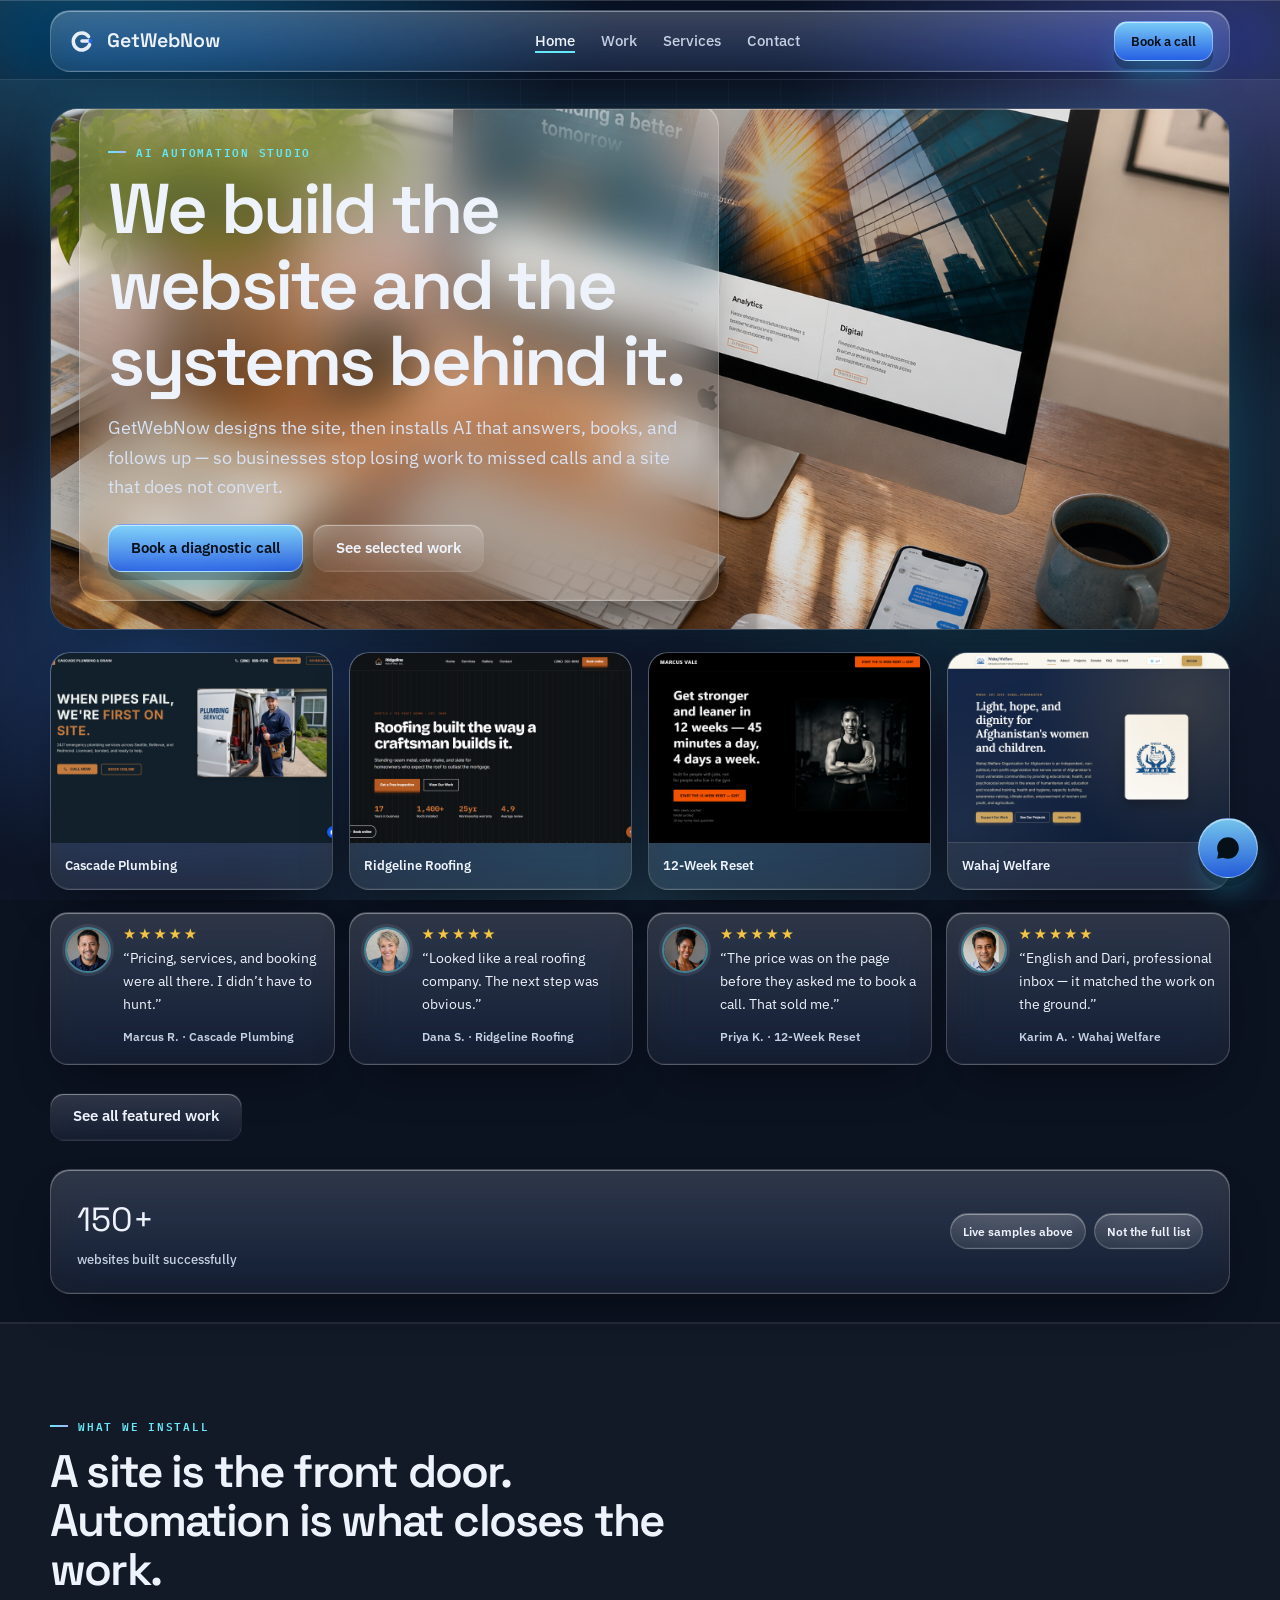
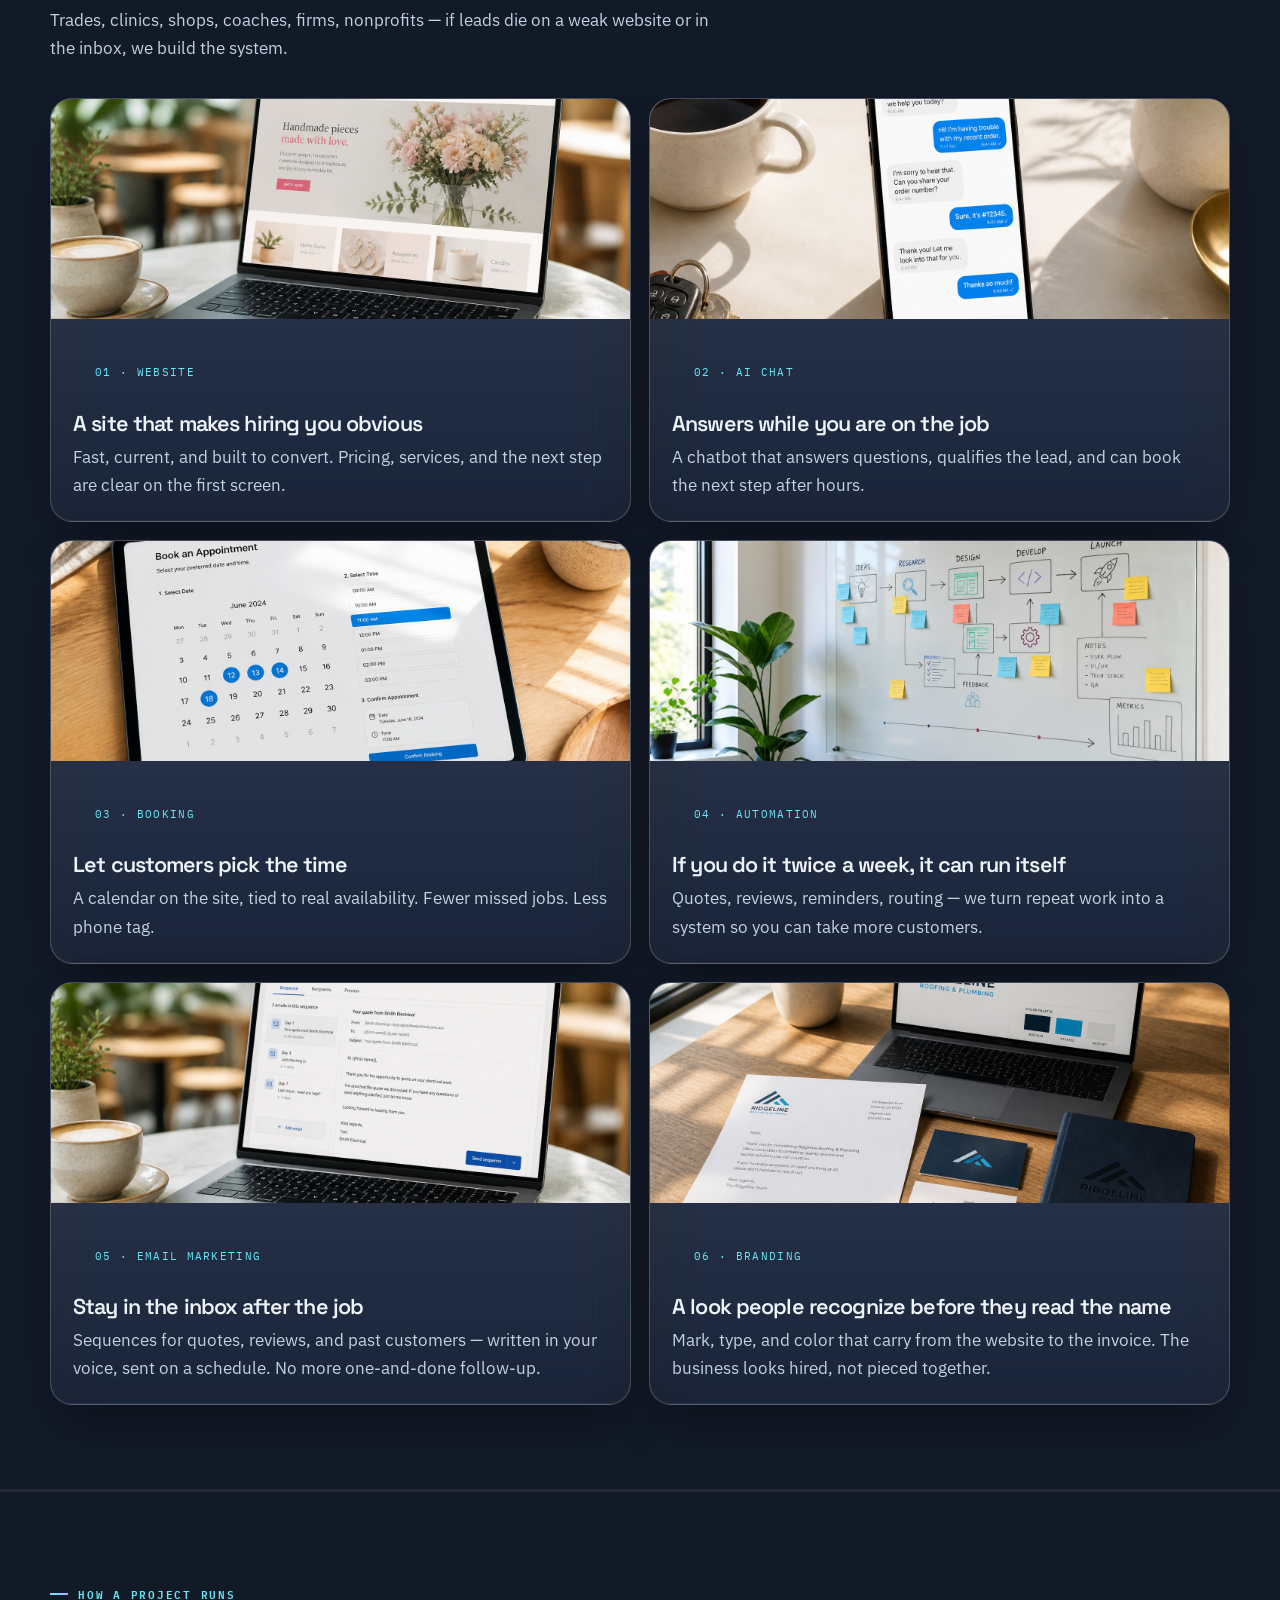
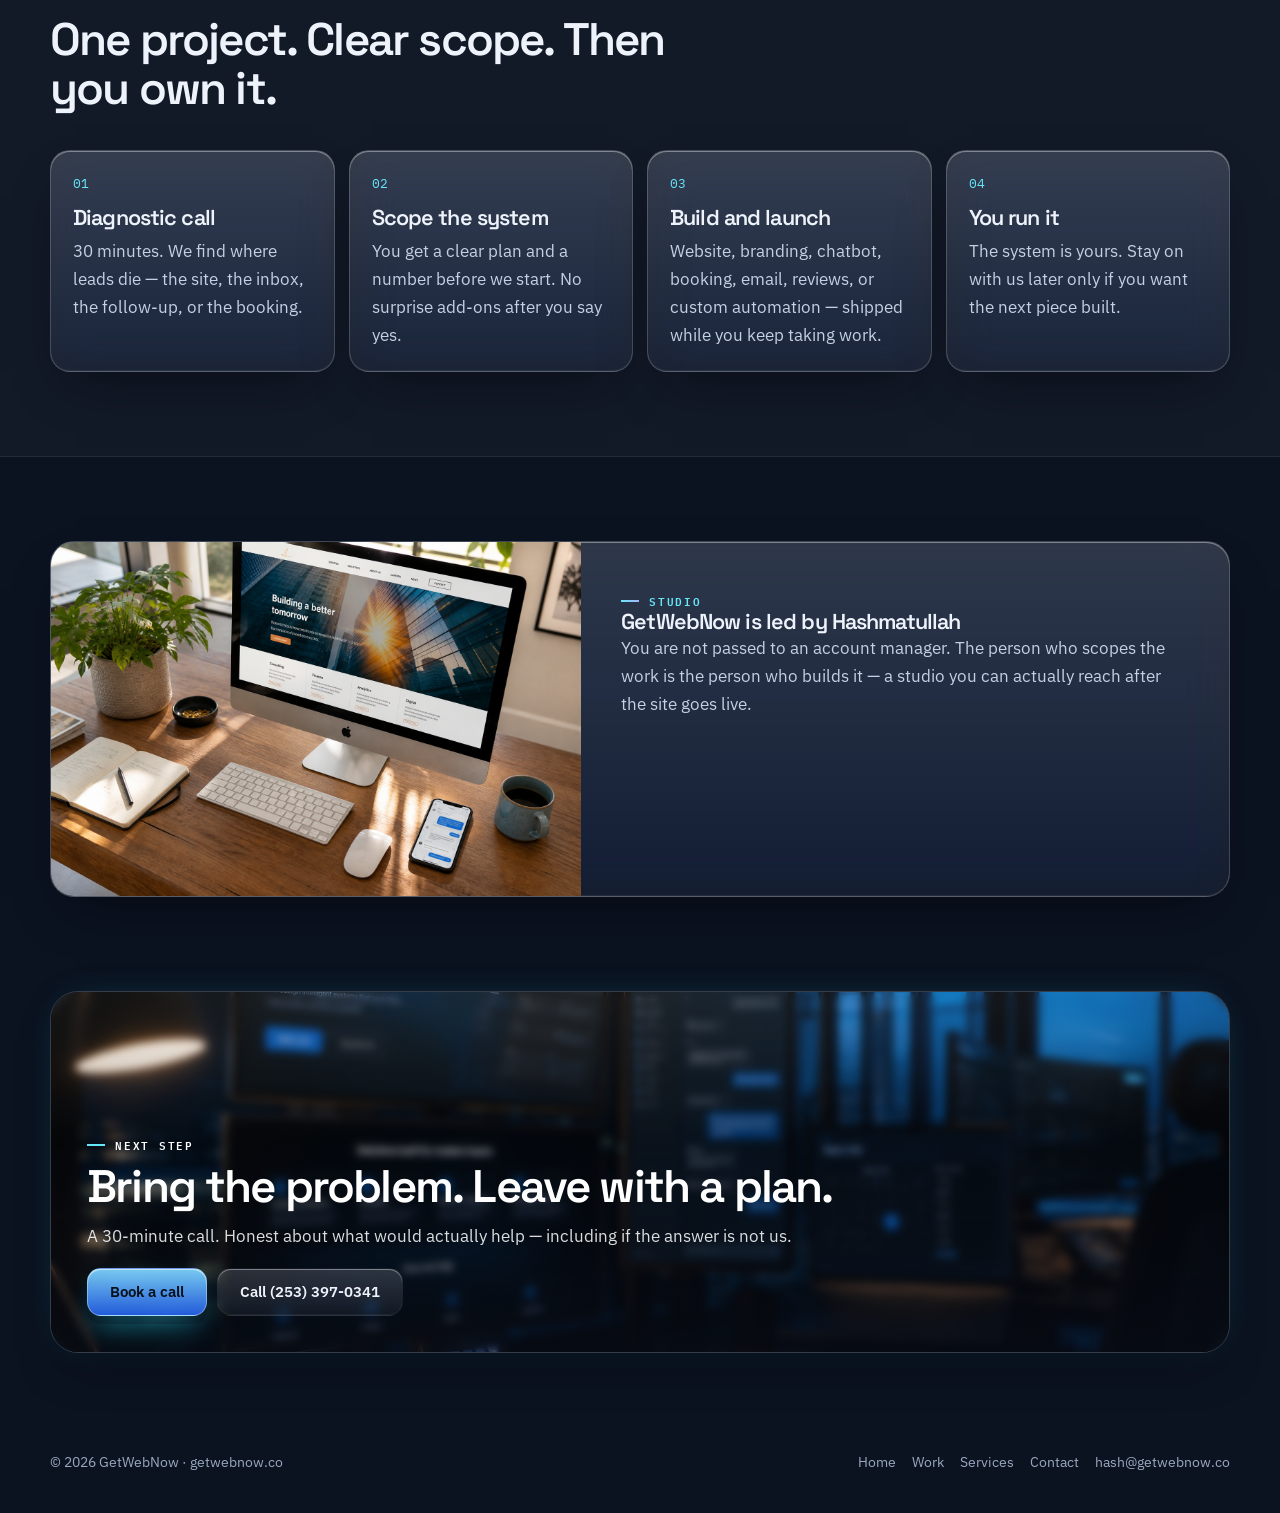
==== commit a63948e7: "Add email marketing and branding to the GetWebNow services list. Co-authored-by: Cursor <cursoragent" ====
--- a/index.html
+++ b/index.html
@@ -4,7 +4,7 @@
 <meta charset="UTF-8">
 <meta name="viewport" content="width=device-width, initial-scale=1.0">
 <title>GetWebNow — Websites and AI systems for businesses</title>
-<meta name="description" content="GetWebNow builds websites and AI automations that answer leads, book work, and follow up — so other businesses stop losing customers to silence.">
+<meta name="description" content="GetWebNow builds websites, branding, and AI automations that answer leads, book work, and follow up — so other businesses stop losing customers to silence.">
 <link rel="canonical" href="https://getwebnow.co/">
 <meta property="og:type" content="website">
 <meta property="og:url" content="https://getwebnow.co/">
@@ -158,6 +158,22 @@
             <p>Quotes, reviews, reminders, routing — we turn repeat work into a system so you can take more customers.</p>
           </div>
         </article>
+        <article class="photo-card">
+          <img src="media/email.png" alt="Email marketing sequence on a laptop">
+          <div>
+            <div class="kicker">05 · Email marketing</div>
+            <h3>Stay in the inbox after the job</h3>
+            <p>Sequences for quotes, reviews, and past customers — written in your voice, sent on a schedule. No more one-and-done follow-up.</p>
+          </div>
+        </article>
+        <article class="photo-card">
+          <img src="media/branding.png" alt="Brand kit with mark, type, and color on a desk">
+          <div>
+            <div class="kicker">06 · Branding</div>
+            <h3>A look people recognize before they read the name</h3>
+            <p>Mark, type, and color that carry from the website to the invoice. The business looks hired, not pieced together.</p>
+          </div>
+        </article>
       </div>
     </div>
   </section>
@@ -182,7 +198,7 @@
         <div class="step">
           <div class="step-num">03</div>
           <h3>Build and launch</h3>
-          <p>Website, chatbot, booking, reviews, or custom automation — shipped while you keep taking work.</p>
+          <p>Website, branding, chatbot, booking, email, reviews, or custom automation — shipped while you keep taking work.</p>
         </div>
         <div class="step">
           <div class="step-num">04</div>
--- a/styles.css
+++ b/styles.css
@@ -327,6 +327,8 @@
 }
 .contact-line{display:flex;justify-content:space-between;gap:12px;padding:14px 0;border-top:1px solid rgba(255,255,255,.12)}
 .contact-line span{color:var(--faint)}
+.contact-line a{text-align:right}
+.contact-line a:hover{color:var(--cyan)}
 .page-hero{padding:48px 0 10px}
 
 footer{padding:28px 0 40px;color:var(--faint);font-size:.86rem}
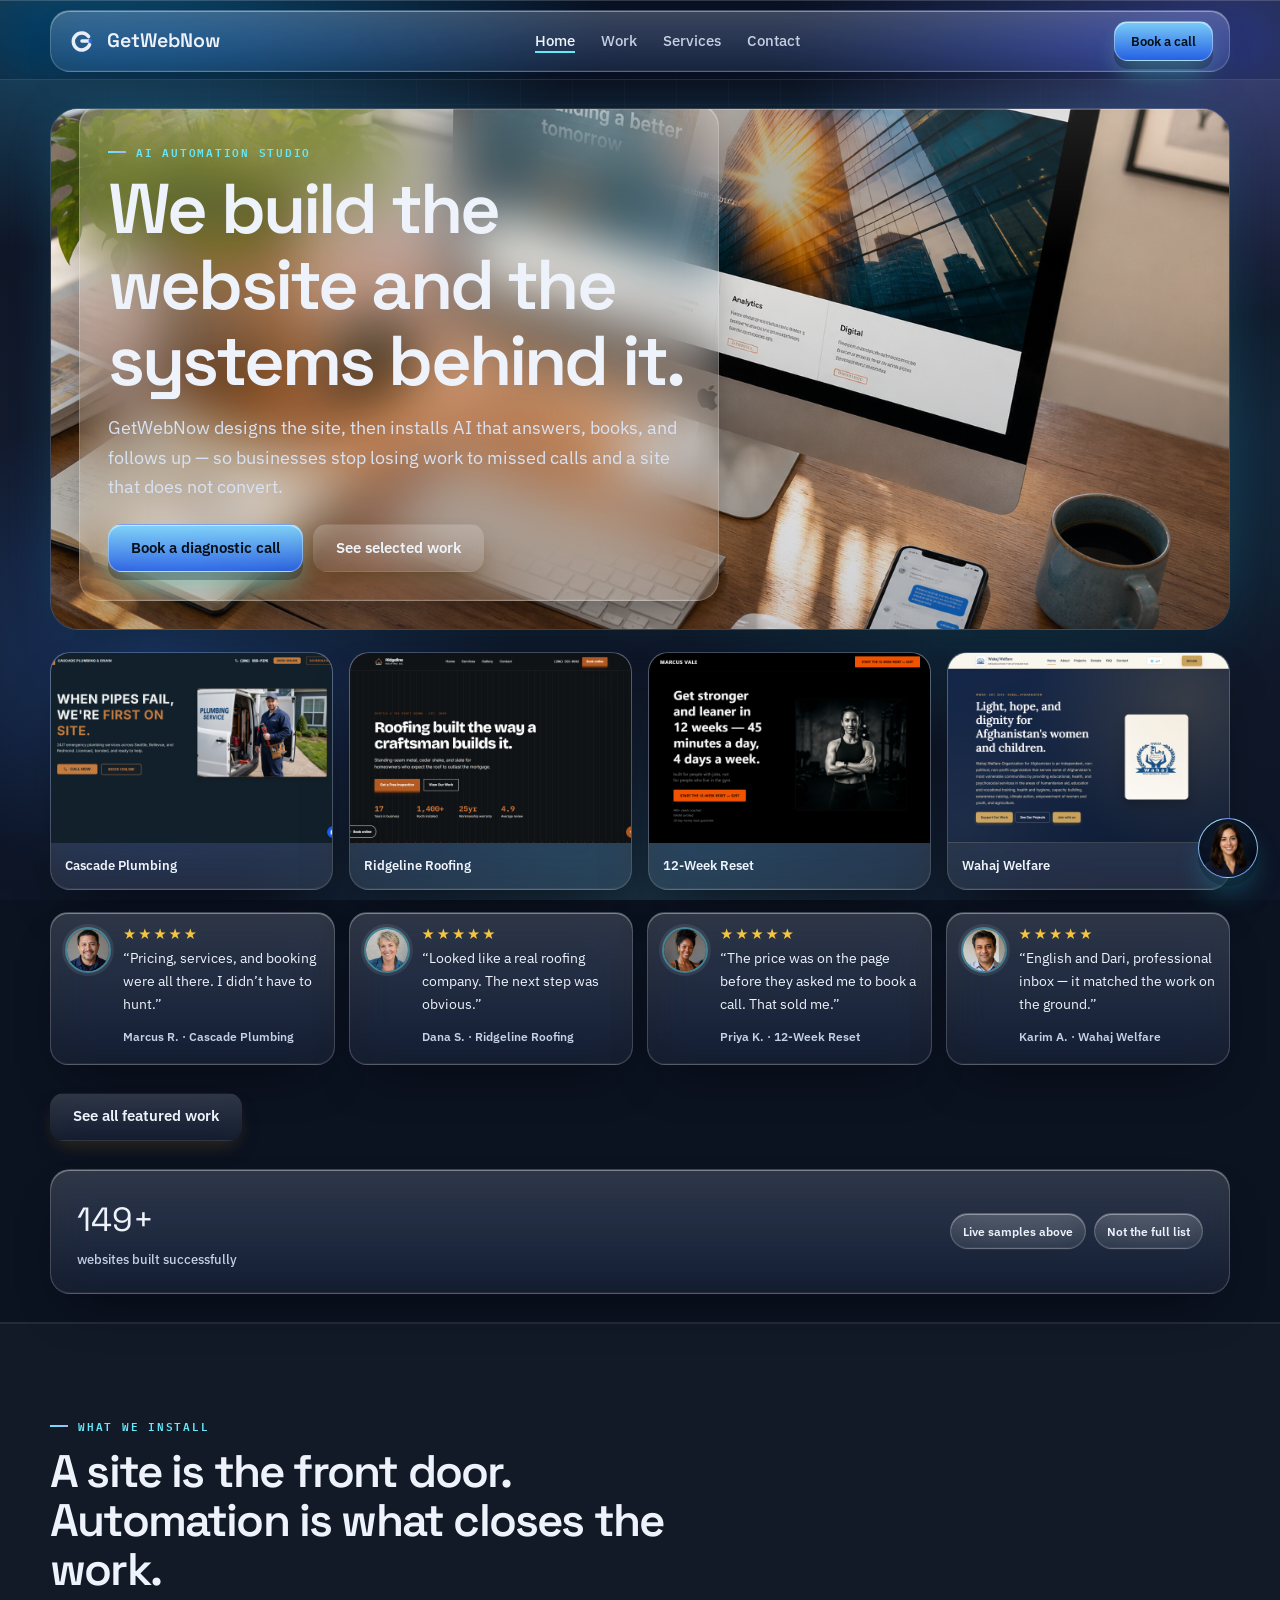
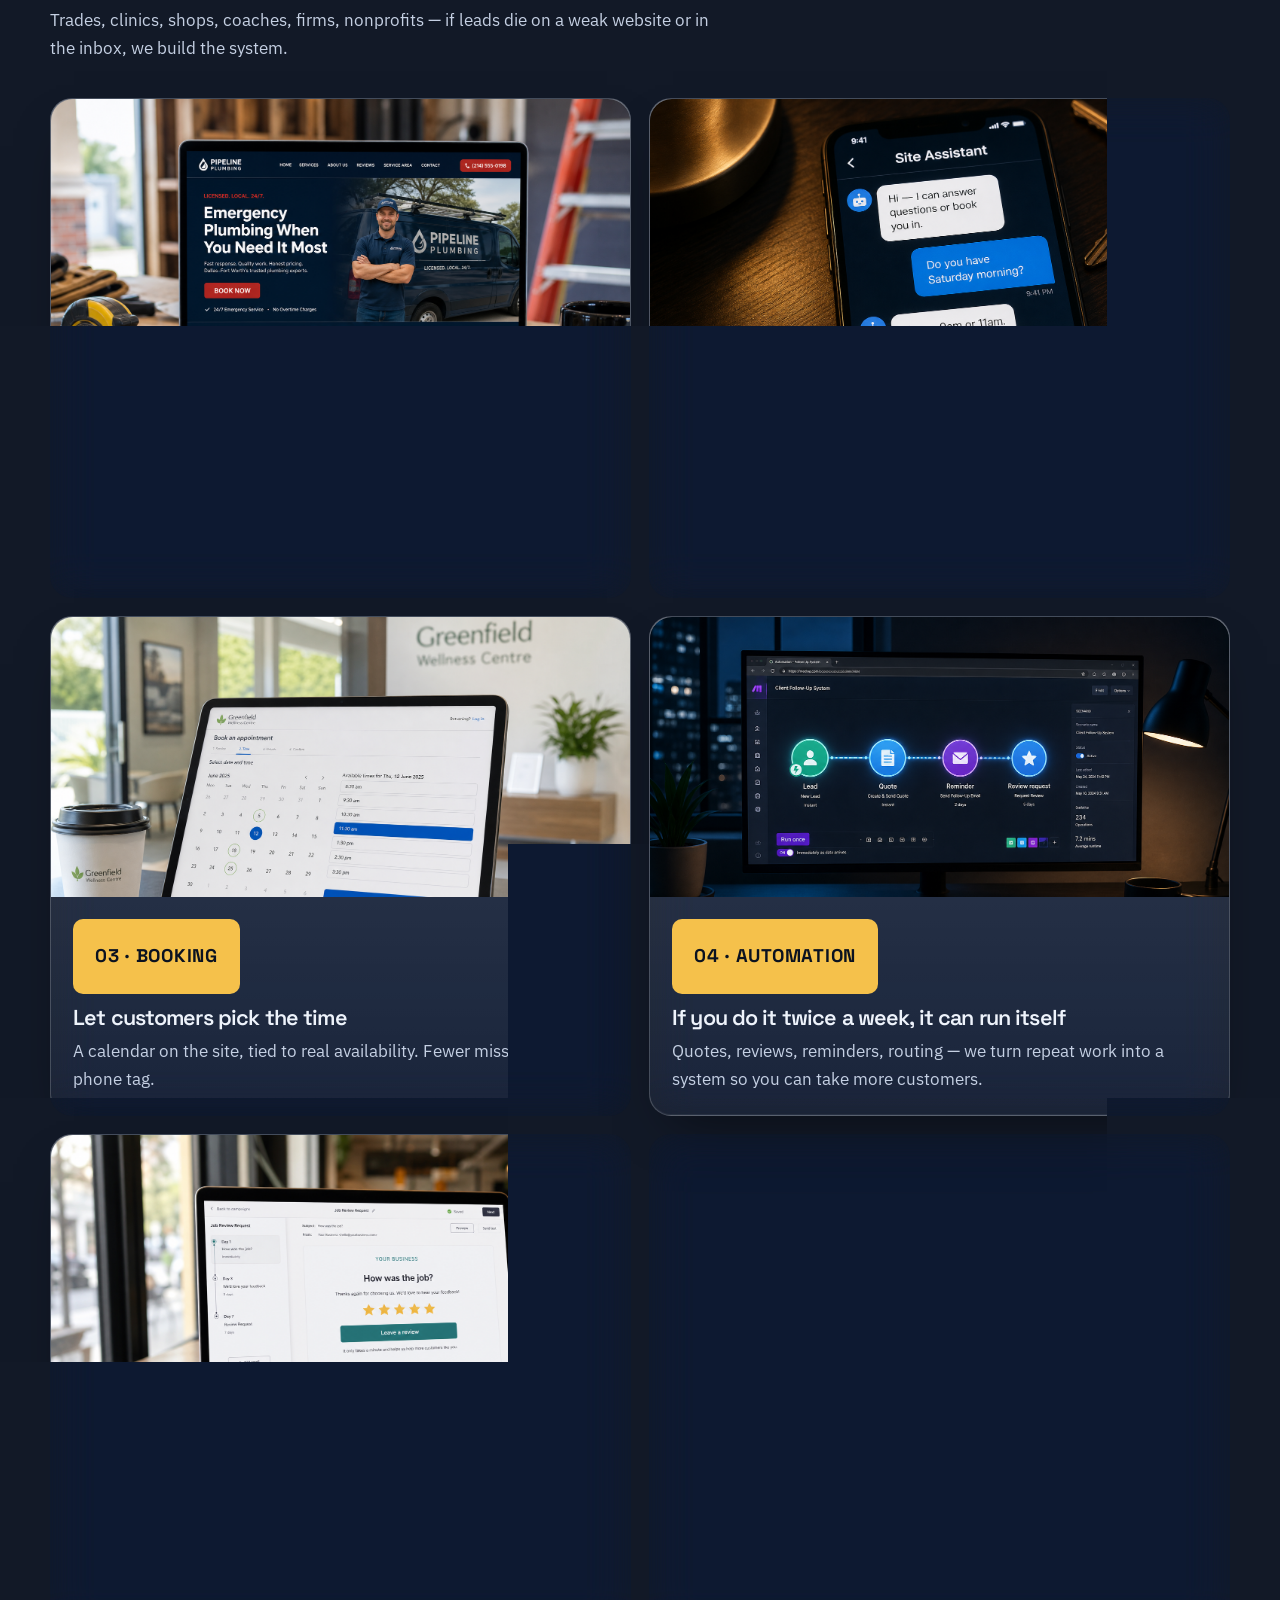
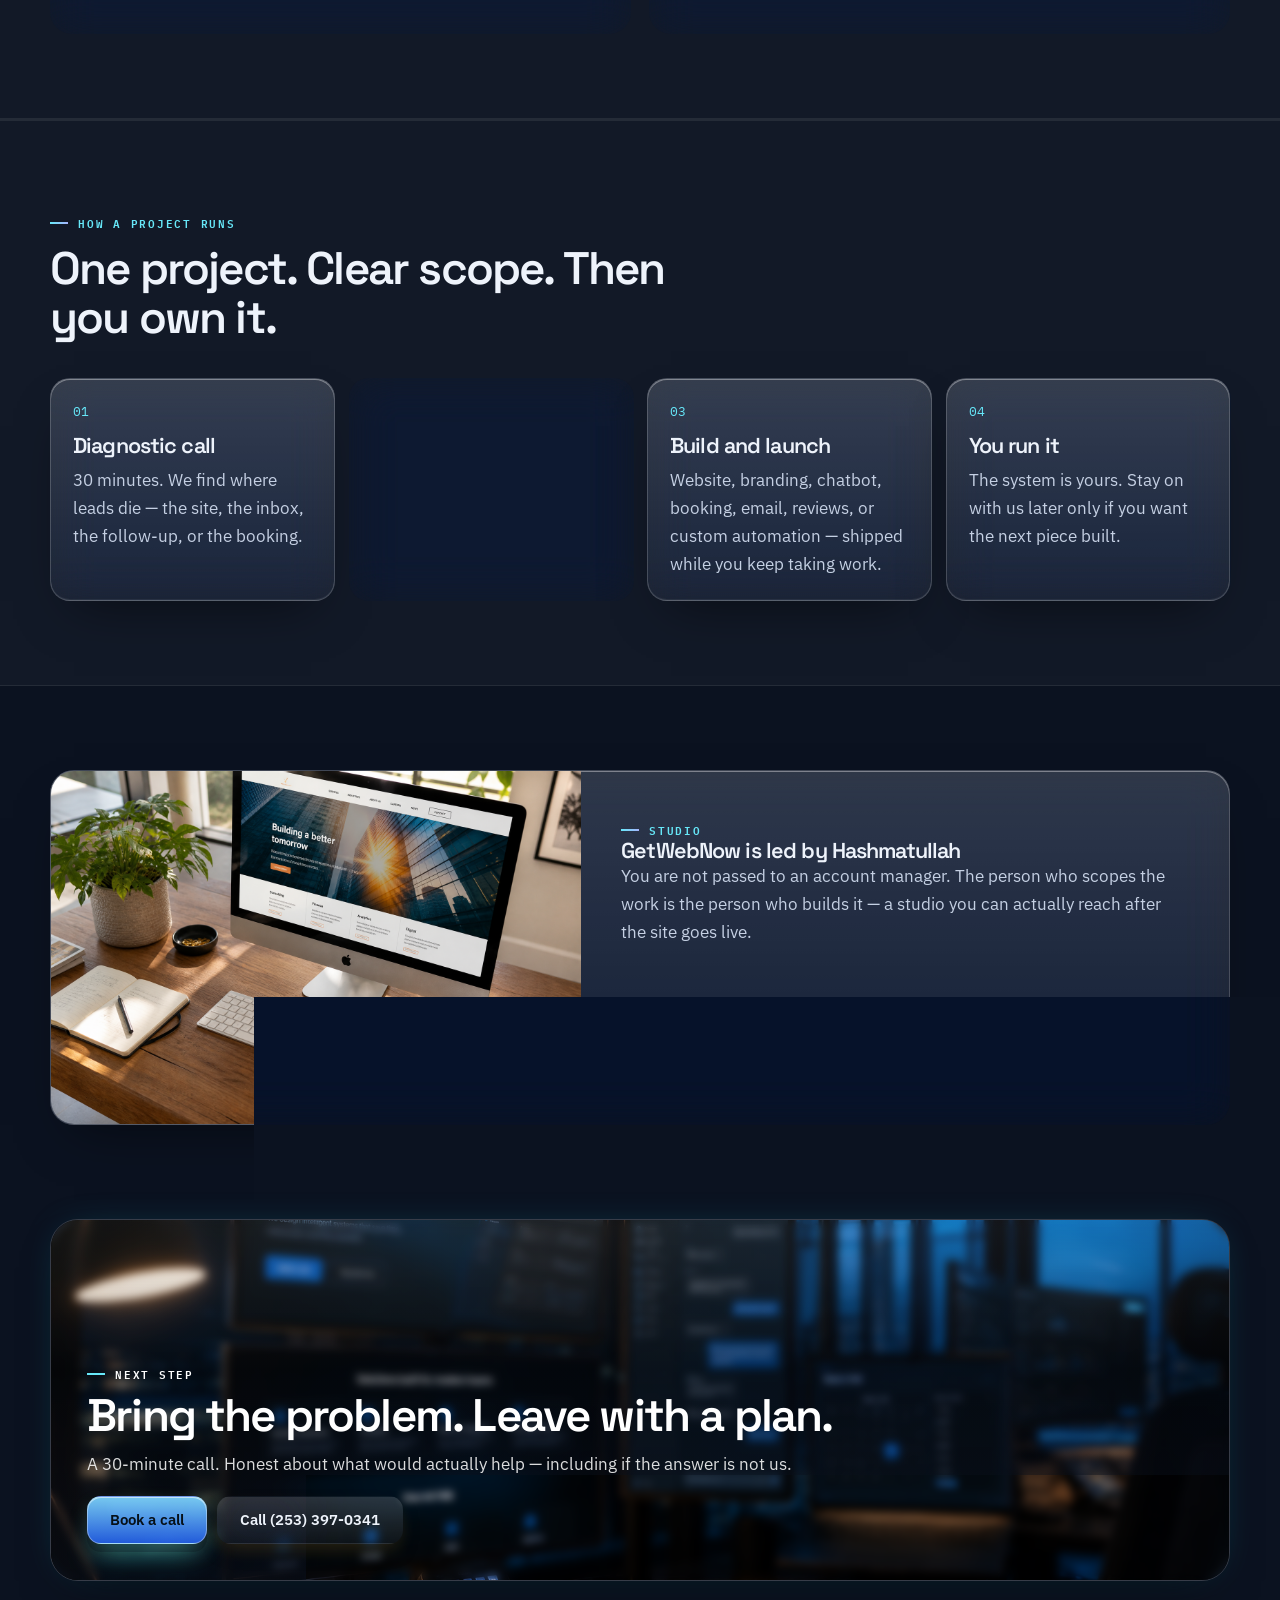
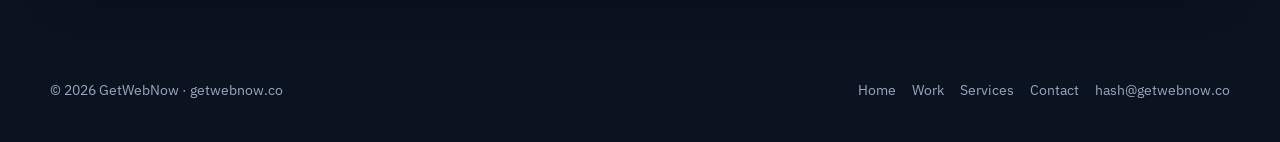
==== commit 19b6d357: "Refresh service cards and add a lead-capturing chat assistant. Co-authored-by: Cursor <cursoragent@c" ====
--- a/index.html
+++ b/index.html
@@ -127,7 +127,7 @@
       </div>
       <div class="photo-grid">
         <article class="photo-card">
-          <img src="media/website.png" alt="A business website on a laptop in daylight">
+          <img src="media/website.png" alt="Laptop showing a plumbing company website with a Book Now button">
           <div>
             <div class="kicker">01 · Website</div>
             <h3>A site that makes hiring you obvious</h3>
@@ -135,7 +135,7 @@
           </div>
         </article>
         <article class="photo-card">
-          <img src="media/chat.png" alt="Customer chat on a phone">
+          <img src="media/chat.png" alt="Phone chatbot offering Saturday morning booking times">
           <div>
             <div class="kicker">02 · AI chat</div>
             <h3>Answers while you are on the job</h3>
@@ -143,7 +143,7 @@
           </div>
         </article>
         <article class="photo-card">
-          <img src="media/booking.png" alt="Calendar booking on a tablet">
+          <img src="media/booking.png" alt="Tablet showing an online booking calendar with time slots">
           <div>
             <div class="kicker">03 · Booking</div>
             <h3>Let customers pick the time</h3>
@@ -151,7 +151,7 @@
           </div>
         </article>
         <article class="photo-card">
-          <img src="media/auto.png" alt="Automation workflow on a studio board">
+          <img src="media/auto.png" alt="Automation workflow from lead to quote, reminder, and review request">
           <div>
             <div class="kicker">04 · Automation</div>
             <h3>If you do it twice a week, it can run itself</h3>
@@ -159,7 +159,7 @@
           </div>
         </article>
         <article class="photo-card">
-          <img src="media/email.png" alt="Email marketing sequence on a laptop">
+          <img src="media/email.png" alt="Email sequence asking a customer to leave a review">
           <div>
             <div class="kicker">05 · Email marketing</div>
             <h3>Stay in the inbox after the job</h3>
@@ -167,7 +167,7 @@
           </div>
         </article>
         <article class="photo-card">
-          <img src="media/branding.png" alt="Brand kit with mark, type, and color on a desk">
+          <img src="media/branding.png" alt="Brand kit with logo, color swatches, and business cards">
           <div>
             <div class="kicker">06 · Branding</div>
             <h3>A look people recognize before they read the name</h3>
--- a/styles.css
+++ b/styles.css
@@ -7,6 +7,7 @@
   --faint:#9aa8bf;
   --line:rgba(255,255,255,.18);
   --cyan:#67e8f9;
+  --gold:#f5c14b;
   --blue:#3b82f6;
   --blue-2:#2563eb;
   --violet:#a5b4fc;
@@ -106,8 +107,12 @@
   height:48px;padding:0 22px;border-radius:14px;font-size:.92rem;font-weight:600;
   border:1px solid transparent;
   transition:transform .18s ease, background .18s ease, box-shadow .18s ease, border-color .18s ease;
-}
-.btn:hover{transform:translateY(-2px)}
+  box-shadow:0 10px 22px -10px rgba(0,0,0,.55), 0 8px 20px -8px rgba(245,193,75,.28);
+}
+.btn:hover,.btn:focus-visible{
+  transform:translateY(-2px);
+  box-shadow:0 16px 28px -10px rgba(0,0,0,.6), 0 12px 28px -6px rgba(245,193,75,.5);
+}
 .btn:active{transform:translateY(1px)}
 .btn-primary{
   background:linear-gradient(180deg, rgba(125,211,252,.95), rgba(37,99,235,.92));
@@ -116,22 +121,26 @@
   box-shadow:
     inset 0 1px 0 rgba(255,255,255,.55),
     0 8px 0 rgba(8,15,28,.28),
-    0 18px 28px -8px rgba(34,211,238,.45);
-}
-.btn-primary:hover{
+    0 18px 28px -8px rgba(34,211,238,.45),
+    0 10px 24px -6px rgba(245,193,75,.28);
+}
+.btn-primary:hover,.btn-primary:focus-visible{
   background:linear-gradient(180deg, #7dd3fc, #2563eb);
   box-shadow:
     inset 0 1px 0 rgba(255,255,255,.62),
     0 10px 0 rgba(8,15,28,.32),
-    0 22px 34px -8px rgba(56,189,248,.55);
+    0 22px 34px -8px rgba(56,189,248,.55),
+    0 14px 32px -6px rgba(245,193,75,.45);
 }
 .btn-ghost{
   color:var(--ink);
   border-radius:14px;
-}
-.btn-ghost:hover{
+  box-shadow:0 10px 22px -10px rgba(0,0,0,.55), 0 8px 20px -8px rgba(245,193,75,.32);
+}
+.btn-ghost:hover,.btn-ghost:focus-visible{
   background:var(--glass-strong);
-  border-color:rgba(103,232,249,.45);
+  border-color:rgba(245,193,75,.5);
+  box-shadow:0 16px 28px -10px rgba(0,0,0,.6), 0 12px 28px -6px rgba(245,193,75,.5);
 }
 
 header,main,footer{position:relative;z-index:1}
@@ -167,6 +176,10 @@
 .nav-cta{height:40px;padding:0 16px;font-size:.84rem}
 .nav-toggle{
   display:none;width:42px;height:42px;border-radius:12px;color:var(--ink);
+  box-shadow:0 8px 18px -8px rgba(0,0,0,.55), 0 6px 16px -6px rgba(245,193,75,.3);
+}
+.nav-toggle:hover,.nav-toggle:focus-visible{
+  box-shadow:0 12px 22px -8px rgba(0,0,0,.6), 0 8px 20px -4px rgba(245,193,75,.5);
 }
 
 .hero{padding:28px 0 20px}
@@ -238,13 +251,33 @@
 
 .photo-grid{display:grid;grid-template-columns:repeat(2,1fr);gap:18px}
 .photo-card{
-  border-radius:22px;overflow:hidden;transition:transform .2s ease, border-color .2s ease;
-}
-.photo-card:hover{transform:translateY(-6px);border-color:rgba(103,232,249,.4)}
-.photo-card img{width:100%;height:220px;object-fit:cover}
+  border-radius:22px;cursor:pointer;
+  transition:transform .2s ease, border-color .2s ease, box-shadow .2s ease;
+}
+.photo-card:hover,.photo-card:focus-visible{
+  transform:translateY(-6px);
+  border-color:rgba(245,193,75,.55);
+  box-shadow:
+    var(--glass-edge),
+    0 22px 44px -14px rgba(0,0,0,.6),
+    0 0 40px -8px rgba(245,193,75,.45);
+}
+.photo-card img{width:100%;height:280px;object-fit:cover;object-position:center top;border-radius:22px 22px 0 0}
 .photo-card div{padding:22px}
 .photo-card h3{margin-bottom:8px}
-.kicker{font-family:var(--mono);font-size:11px;letter-spacing:.12em;text-transform:uppercase;color:var(--cyan);margin-bottom:8px}
+.kicker{
+  display:inline-block;
+  font-family:var(--display);
+  font-size:1.15rem;
+  font-weight:700;
+  letter-spacing:.04em;
+  text-transform:uppercase;
+  color:#0b1220;
+  background:var(--gold);
+  padding:8px 14px;
+  border-radius:10px;
+  margin-bottom:12px;
+}
 
 .work-grid{display:grid;grid-template-columns:repeat(2,1fr);gap:20px}
 .work-card{
@@ -312,6 +345,15 @@
   -webkit-backdrop-filter:var(--blur);
   border:1px solid var(--line);
   box-shadow:var(--glass-edge), var(--shadow);
+  transition:transform .2s ease, border-color .2s ease, box-shadow .2s ease;
+}
+.service-row:hover,.service-row:focus-visible{
+  transform:translateY(-4px);
+  border-color:rgba(245,193,75,.5);
+  box-shadow:
+    var(--glass-edge),
+    0 24px 48px -16px rgba(0,0,0,.6),
+    0 0 42px -8px rgba(245,193,75,.42);
 }
 .service-row img{width:100%;height:240px;object-fit:cover;border-radius:18px;border:1px solid var(--line);box-shadow:var(--glass-edge)}
 .service-points{display:grid;gap:12px}
@@ -346,8 +388,15 @@
   backdrop-filter:blur(12px);
   -webkit-backdrop-filter:blur(12px);
 }
-.chat-launch svg{width:26px;height:26px;fill:currentColor}
-.chat-launch:hover{transform:translateY(-3px)}
+.chat-launch img{width:100%;height:100%;object-fit:cover;border-radius:50%}
+.chat-launch:hover,.chat-launch:focus-visible{
+  transform:translateY(-3px);
+  box-shadow:
+    inset 0 1px 0 rgba(255,255,255,.55),
+    0 10px 0 rgba(8,15,28,.32),
+    0 22px 36px -10px rgba(34,211,238,.5),
+    0 12px 28px -6px rgba(245,193,75,.4);
+}
 .chat-panel{
   position:fixed;right:22px;bottom:94px;z-index:90;
   width:min(380px, calc(100vw - 32px));height:520px;
@@ -362,6 +411,13 @@
   backdrop-filter:blur(16px);
   -webkit-backdrop-filter:blur(16px);
 }
+.chat-head-person{display:flex;align-items:center;gap:10px;min-width:0}
+.chat-avatar{
+  width:36px;height:36px;border-radius:50%;object-fit:cover;flex-shrink:0;
+  border:1px solid rgba(255,255,255,.35);
+  box-shadow:0 4px 12px -4px rgba(0,0,0,.5);
+}
+.chat-head .chat-avatar{width:40px;height:40px}
 .chat-head strong{font-family:var(--display);font-size:1.05rem}
 .chat-head p{font-size:.75rem;color:rgba(255,255,255,.72);margin-top:2px}
 .chat-head button{background:none;border:0;color:#fff;font-size:1.2rem;cursor:pointer}
@@ -371,13 +427,45 @@
 }
 .chat-book:hover{background:rgba(34,211,238,.26)}
 .chat-log{flex:1;overflow-y:auto;padding:16px;display:flex;flex-direction:column;gap:10px;background:rgba(8,15,28,.28)}
+.chat-row{display:flex;align-items:flex-end;gap:8px;max-width:100%}
+.chat-row.bot{align-self:flex-start}
+.chat-row.user{align-self:flex-end;justify-content:flex-end}
+.chat-row .chat-avatar{width:28px;height:28px}
 .chat-bubble{max-width:82%;padding:10px 12px;border-radius:12px;font-size:.9rem;line-height:1.45}
 .chat-bubble.bot{
-  background:rgba(255,255,255,.1);color:var(--ink);border:1px solid var(--line);align-self:flex-start;
+  background:rgba(255,255,255,.1);color:var(--ink);border:1px solid var(--line);
   backdrop-filter:blur(12px);
   -webkit-backdrop-filter:blur(12px);
 }
-.chat-bubble.user{background:linear-gradient(180deg,#38bdf8,#2563eb);color:#061018;align-self:flex-end}
+.chat-bubble.user{background:linear-gradient(180deg,#38bdf8,#2563eb);color:#061018}
+.chat-chips{display:flex;flex-wrap:wrap;gap:8px;padding-left:36px}
+.chat-chips button{
+  border:1px solid var(--line);background:rgba(255,255,255,.08);color:var(--ink);
+  border-radius:999px;padding:7px 12px;font-size:.78rem;font-weight:600;cursor:pointer;
+  box-shadow:0 8px 16px -10px rgba(0,0,0,.5);
+}
+.chat-chips button:hover{
+  border-color:rgba(245,193,75,.55);
+  box-shadow:0 10px 20px -8px rgba(245,193,75,.4);
+}
+.chat-lead{
+  align-self:stretch;margin-left:36px;
+  display:grid;gap:8px;padding:12px;
+  border-radius:14px;border:1px solid var(--line);
+  background:rgba(255,255,255,.08);
+}
+.chat-lead p{color:var(--ink);font-size:.82rem;font-weight:600}
+.chat-lead input{
+  width:100%;border:1px solid var(--line);border-radius:10px;padding:9px 12px;
+  font-family:var(--sans);font-size:.86rem;background:rgba(8,15,28,.4);color:var(--ink);
+}
+.chat-lead input:focus{outline:none;border-color:var(--gold)}
+.chat-lead button{
+  border:none;border-radius:10px;padding:10px 12px;font-weight:700;cursor:pointer;
+  background:linear-gradient(180deg,#f5c14b,#e0a81e);color:#0b1220;
+  box-shadow:0 10px 20px -10px rgba(245,193,75,.55);
+}
+.chat-lead button:hover{box-shadow:0 14px 26px -8px rgba(245,193,75,.6)}
 .chat-form{display:flex;gap:8px;padding:12px;border-top:1px solid rgba(255,255,255,.12);background:rgba(255,255,255,.05)}
 .chat-form input{
   flex:1;border:1px solid var(--line);border-radius:999px;padding:10px 14px;
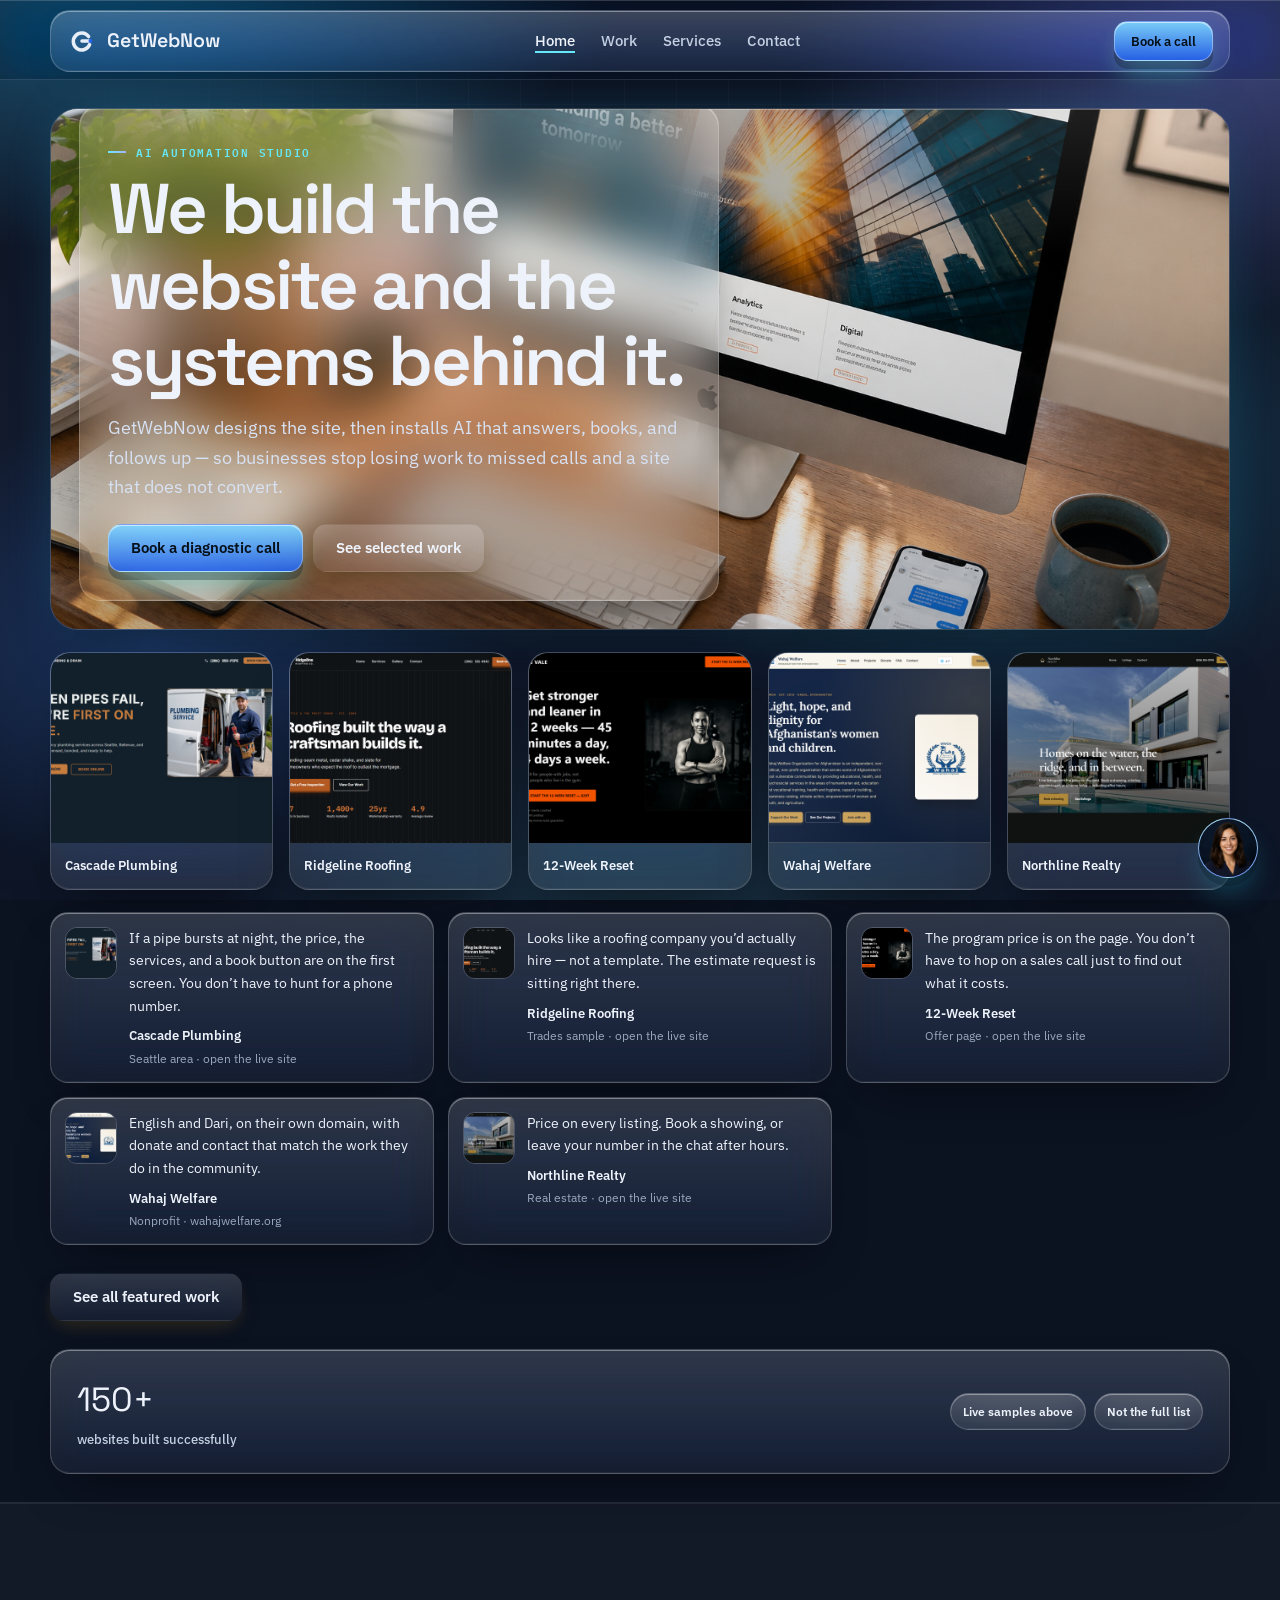
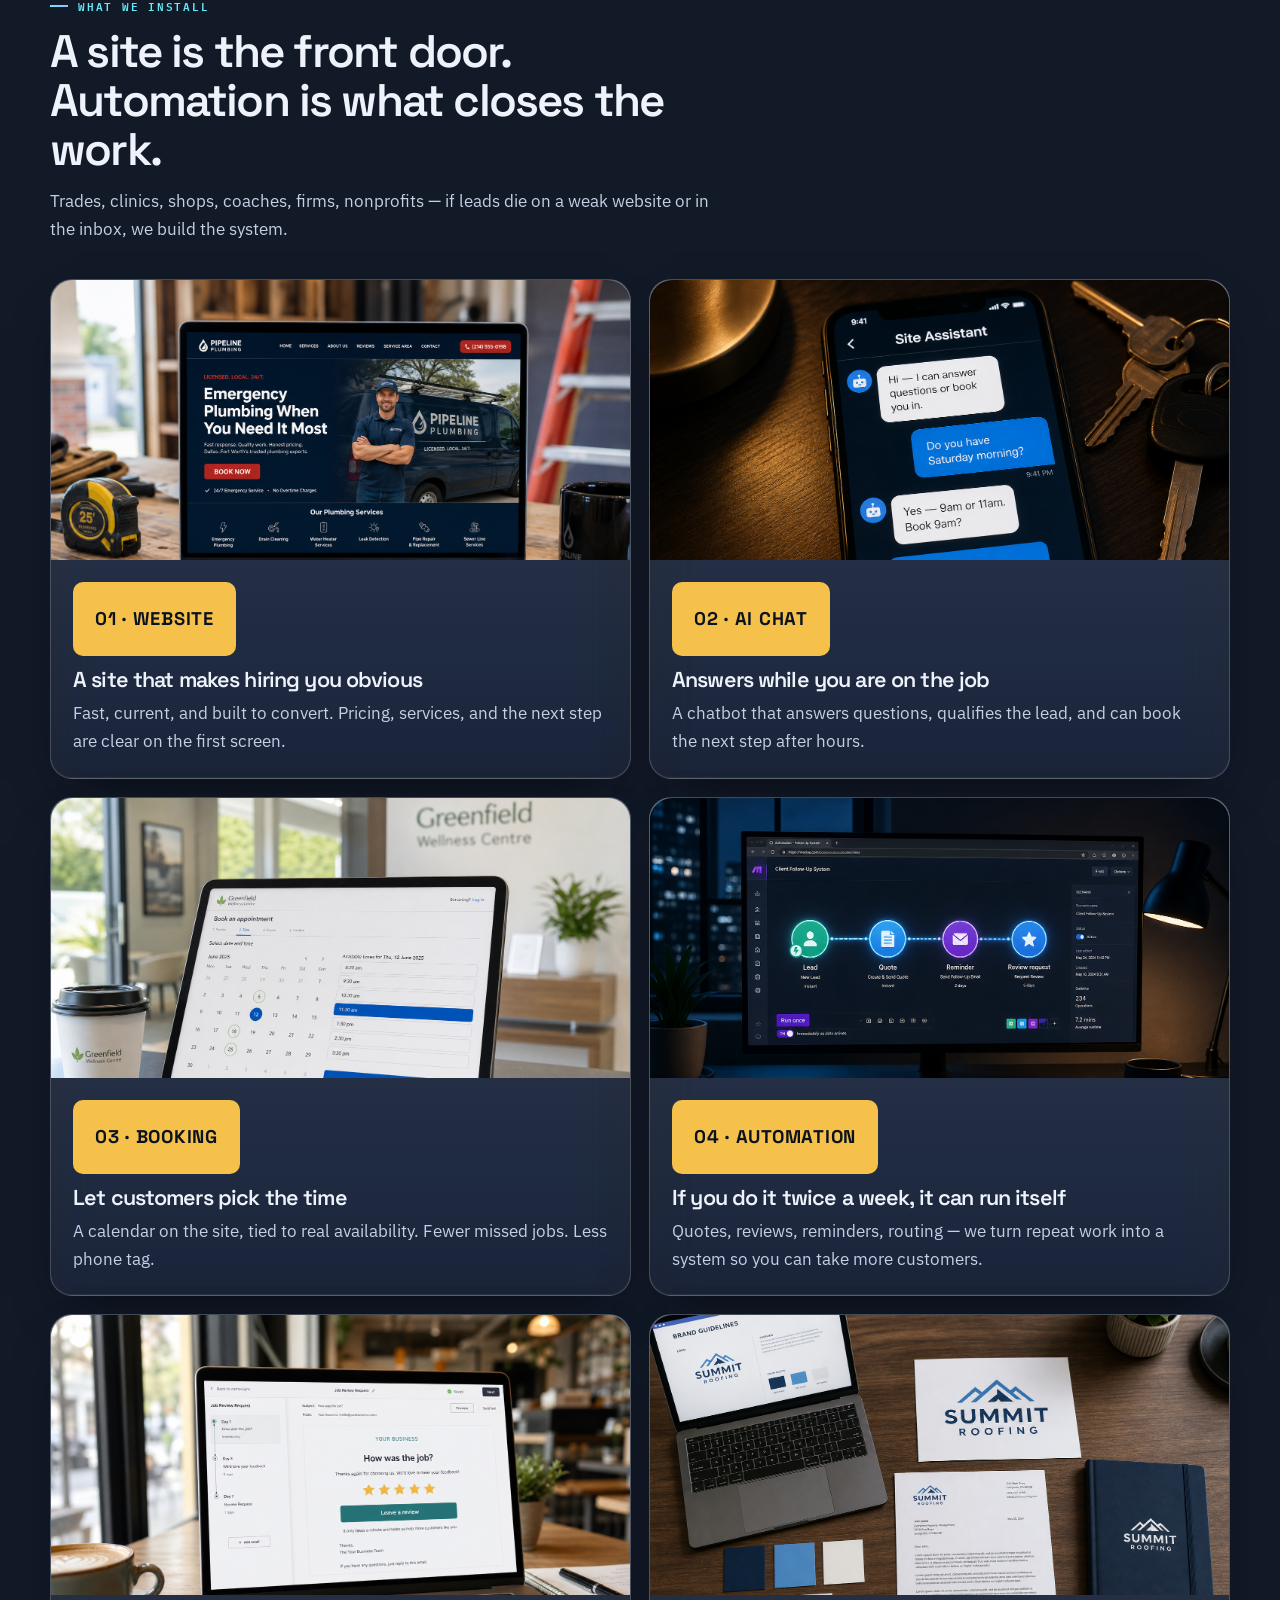
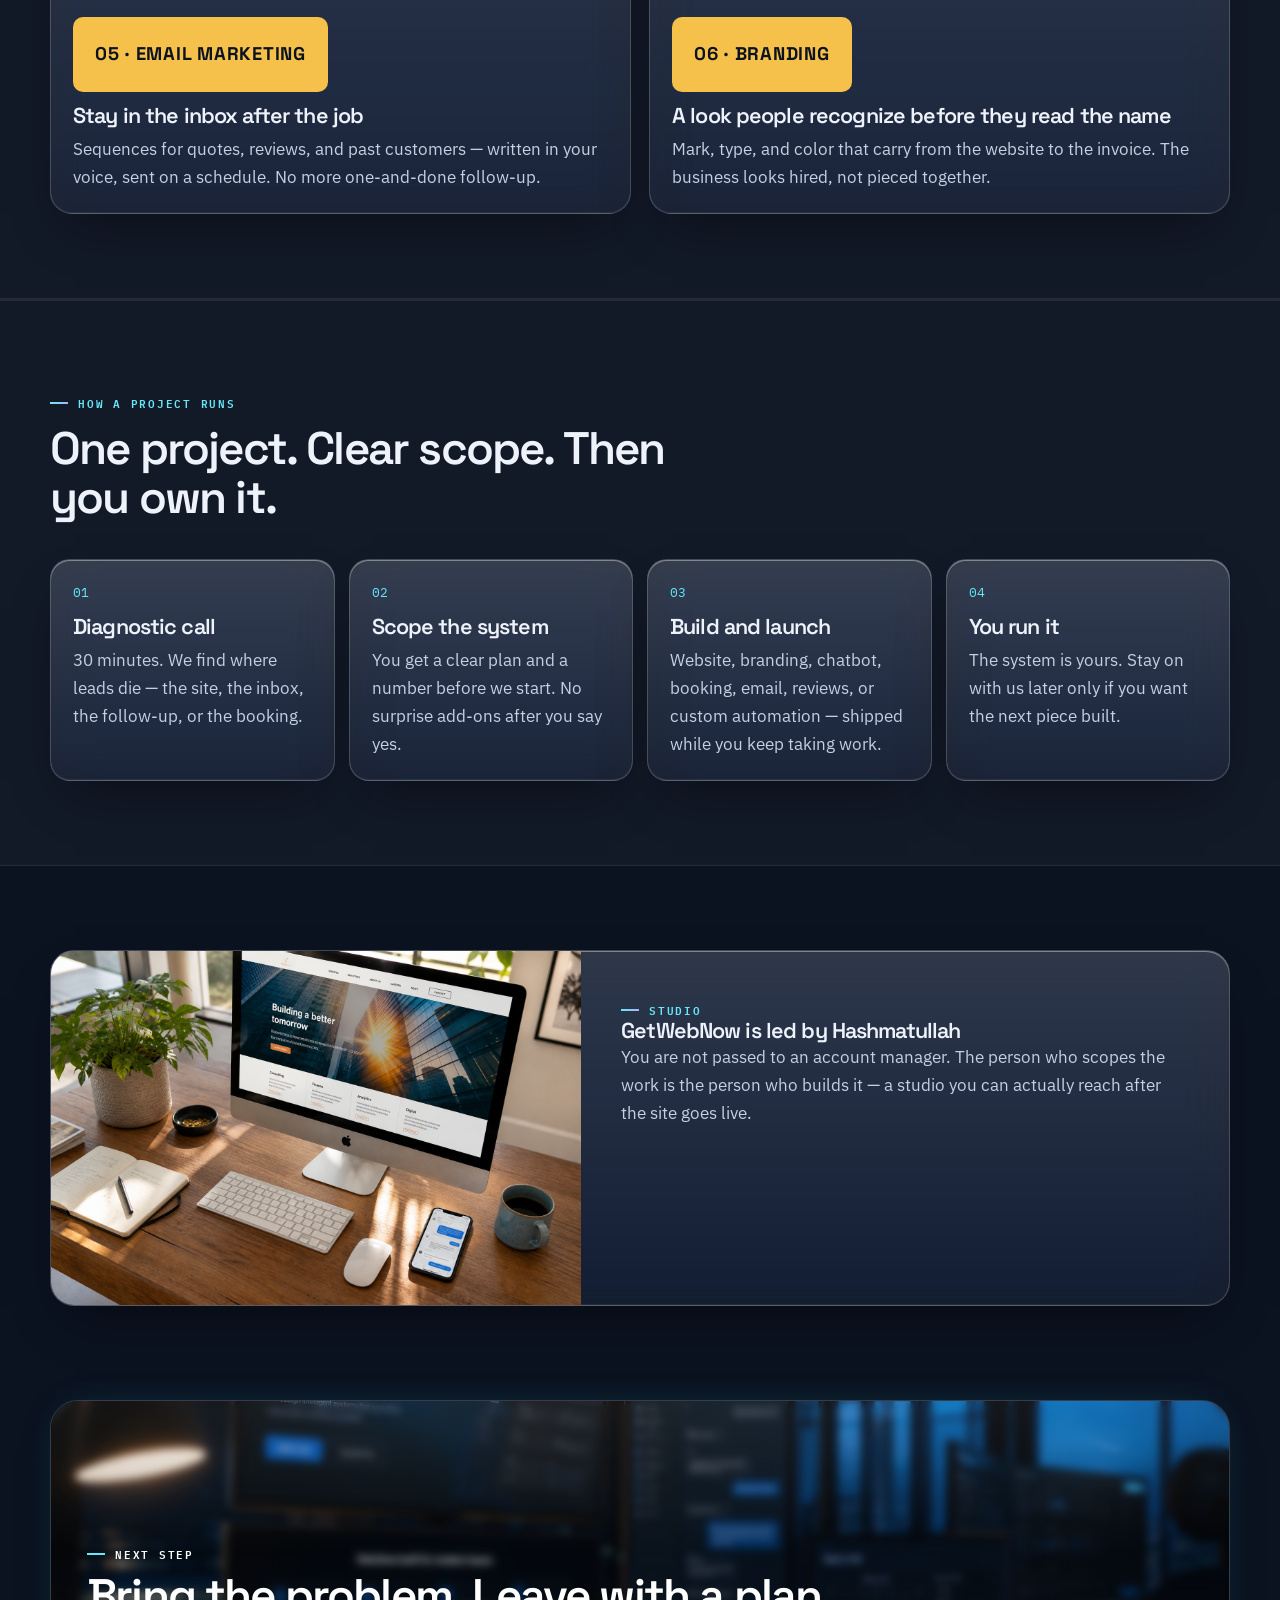
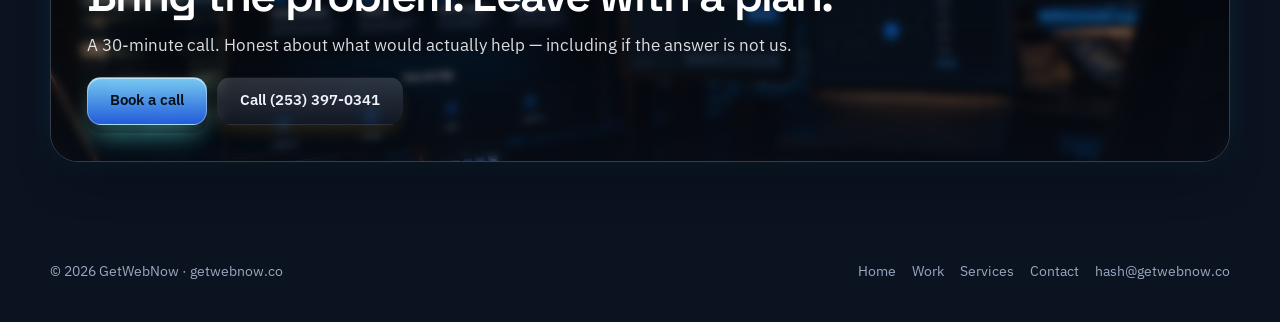
==== commit b4fb3359: "Add Northline Realty to featured work on GetWebNow. Co-authored-by: Cursor <cursoragent@cursor.com>" ====
--- a/index.html
+++ b/index.html
@@ -70,41 +70,53 @@
           <img src="work/wahaj.png" alt="Wahaj Welfare live website">
           <span>Wahaj Welfare</span>
         </a>
+        <a href="https://northline-realty-seven.vercel.app" target="_blank" rel="noopener">
+          <img src="work/northline.png" alt="Northline Realty live website">
+          <span>Northline Realty</span>
+        </a>
       </div>
 
       <div class="reviews-row">
-        <div class="review">
-          <img class="review-avatar" src="media/avatar-marcus.png" alt="Marcus R.">
-          <div>
-            <div class="stars" aria-label="5 stars">★★★★★</div>
-            <p>“Pricing, services, and booking were all there. I didn’t have to hunt.”</p>
-            <strong>Marcus R. · Cascade Plumbing</strong>
-          </div>
-        </div>
-        <div class="review">
-          <img class="review-avatar" src="media/avatar-dana.png" alt="Dana S.">
-          <div>
-            <div class="stars" aria-label="5 stars">★★★★★</div>
-            <p>“Looked like a real roofing company. The next step was obvious.”</p>
-            <strong>Dana S. · Ridgeline Roofing</strong>
-          </div>
-        </div>
-        <div class="review">
-          <img class="review-avatar" src="media/avatar-priya.png" alt="Priya K.">
-          <div>
-            <div class="stars" aria-label="5 stars">★★★★★</div>
-            <p>“The price was on the page before they asked me to book a call. That sold me.”</p>
-            <strong>Priya K. · 12-Week Reset</strong>
-          </div>
-        </div>
-        <div class="review">
-          <img class="review-avatar" src="media/avatar-karim.png" alt="Karim A.">
-          <div>
-            <div class="stars" aria-label="5 stars">★★★★★</div>
-            <p>“English and Dari, professional inbox — it matched the work on the ground.”</p>
-            <strong>Karim A. · Wahaj Welfare</strong>
-          </div>
-        </div>
+        <a class="review" href="https://cascade-mu-liard.vercel.app" target="_blank" rel="noopener">
+          <img class="review-thumb" src="work/cascade.png" alt="">
+          <div>
+            <p>If a pipe bursts at night, the price, the services, and a book button are on the first screen. You don’t have to hunt for a phone number.</p>
+            <strong>Cascade Plumbing</strong>
+            <span class="review-meta">Seattle area · open the live site</span>
+          </div>
+        </a>
+        <a class="review" href="https://ridgeline-roofing-demo-umber.vercel.app/" target="_blank" rel="noopener">
+          <img class="review-thumb" src="work/ridgeline.png" alt="">
+          <div>
+            <p>Looks like a roofing company you’d actually hire — not a template. The estimate request is sitting right there.</p>
+            <strong>Ridgeline Roofing</strong>
+            <span class="review-meta">Trades sample · open the live site</span>
+          </div>
+        </a>
+        <a class="review" href="https://the-12-week-reset.vercel.app" target="_blank" rel="noopener">
+          <img class="review-thumb" src="work/reset.png" alt="">
+          <div>
+            <p>The program price is on the page. You don’t have to hop on a sales call just to find out what it costs.</p>
+            <strong>12-Week Reset</strong>
+            <span class="review-meta">Offer page · open the live site</span>
+          </div>
+        </a>
+        <a class="review" href="https://wahajwelfare.org" target="_blank" rel="noopener">
+          <img class="review-thumb" src="work/wahaj.png" alt="">
+          <div>
+            <p>English and Dari, on their own domain, with donate and contact that match the work they do in the community.</p>
+            <strong>Wahaj Welfare</strong>
+            <span class="review-meta">Nonprofit · wahajwelfare.org</span>
+          </div>
+        </a>
+        <a class="review" href="https://northline-realty-seven.vercel.app" target="_blank" rel="noopener">
+          <img class="review-thumb" src="work/northline.png" alt="">
+          <div>
+            <p>Price on every listing. Book a showing, or leave your number in the chat after hours.</p>
+            <strong>Northline Realty</strong>
+            <span class="review-meta">Real estate · open the live site</span>
+          </div>
+        </a>
       </div>
 
       <p style="margin:4px 0 18px"><a class="btn btn-ghost" href="work.html">See all featured work</a></p>
--- a/styles.css
+++ b/styles.css
@@ -209,7 +209,7 @@
 .hero-actions{display:flex;flex-wrap:wrap;gap:10px;margin-top:22px}
 
 .collage{
-  display:grid;grid-template-columns:repeat(4,1fr);gap:16px;margin-top:22px;
+  display:grid;grid-template-columns:repeat(5,1fr);gap:16px;margin-top:22px;
 }
 .collage a{
   border-radius:20px;overflow:hidden;transition:transform .2s ease, box-shadow .2s ease, border-color .2s ease;
@@ -292,16 +292,21 @@
 .work-link{color:var(--cyan);font-weight:700}
 .work-link:hover{text-decoration:underline}
 .reviews-row{
-  display:grid;grid-template-columns:repeat(4,1fr);gap:14px;margin:22px 0 28px;
+  display:grid;grid-template-columns:repeat(3,1fr);gap:14px;margin:22px 0 28px;
 }
 .review{
   display:flex;gap:12px;align-items:flex-start;
   border-radius:18px;padding:14px;
-}
-.review-avatar{width:46px;height:46px;border-radius:50%;object-fit:cover;flex-shrink:0;border:2px solid rgba(103,232,249,.45);box-shadow:0 0 0 3px rgba(255,255,255,.08)}
-.stars{color:#f5c542;letter-spacing:2px;font-size:.92rem;line-height:1;margin-bottom:6px}
-.review p{font-size:.86rem;color:var(--ink);margin-bottom:6px}
-.review strong{font-size:.76rem;color:var(--muted);font-weight:600}
+  color:inherit;
+}
+a.review:hover{border-color:rgba(103,232,249,.45)}
+.review-thumb{
+  width:52px;height:52px;border-radius:12px;object-fit:cover;object-position:top;
+  flex-shrink:0;border:1px solid var(--line);
+}
+.review p{font-size:.86rem;color:var(--ink);margin-bottom:8px}
+.review strong{display:block;font-size:.8rem;color:var(--ink);font-weight:600}
+.review-meta{display:block;font-size:.72rem;color:var(--faint);margin-top:2px}
 
 .steps{display:grid;grid-template-columns:repeat(4,1fr);gap:14px}
 .step{border-radius:20px;padding:22px}
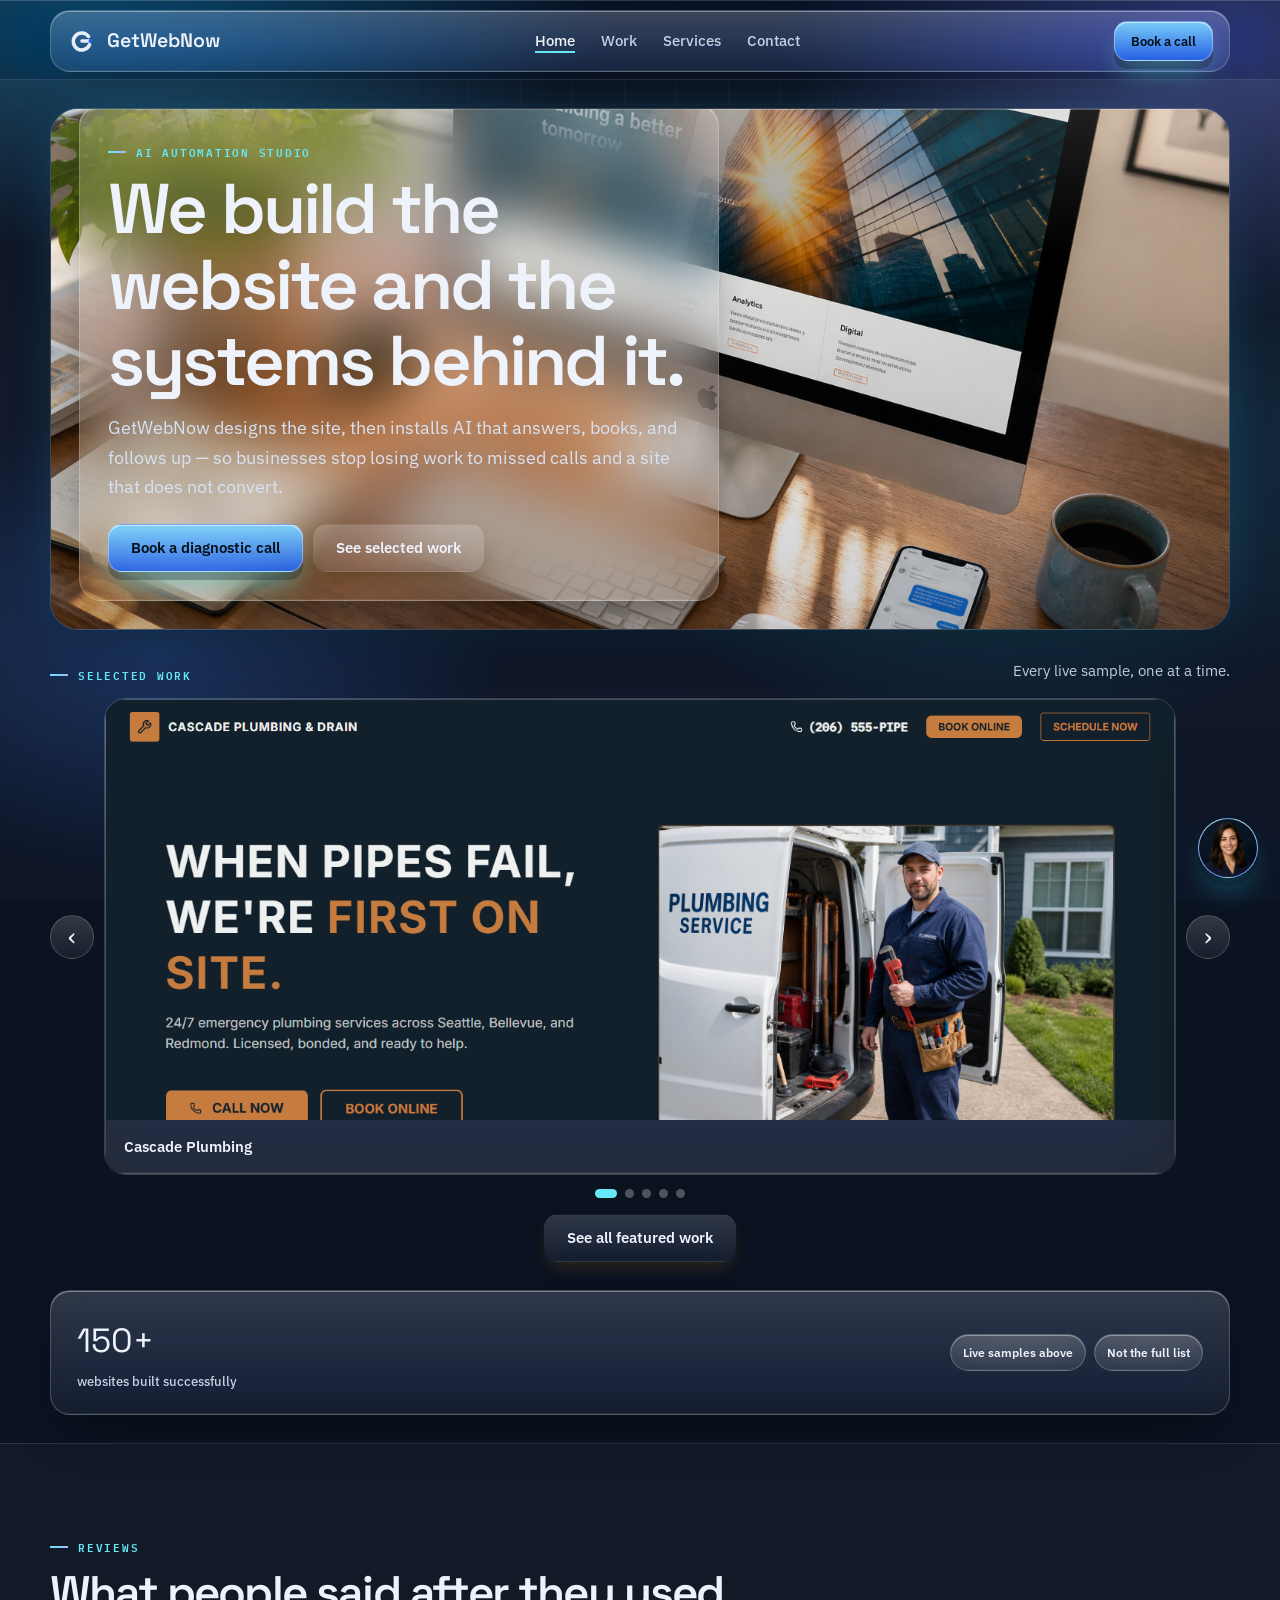
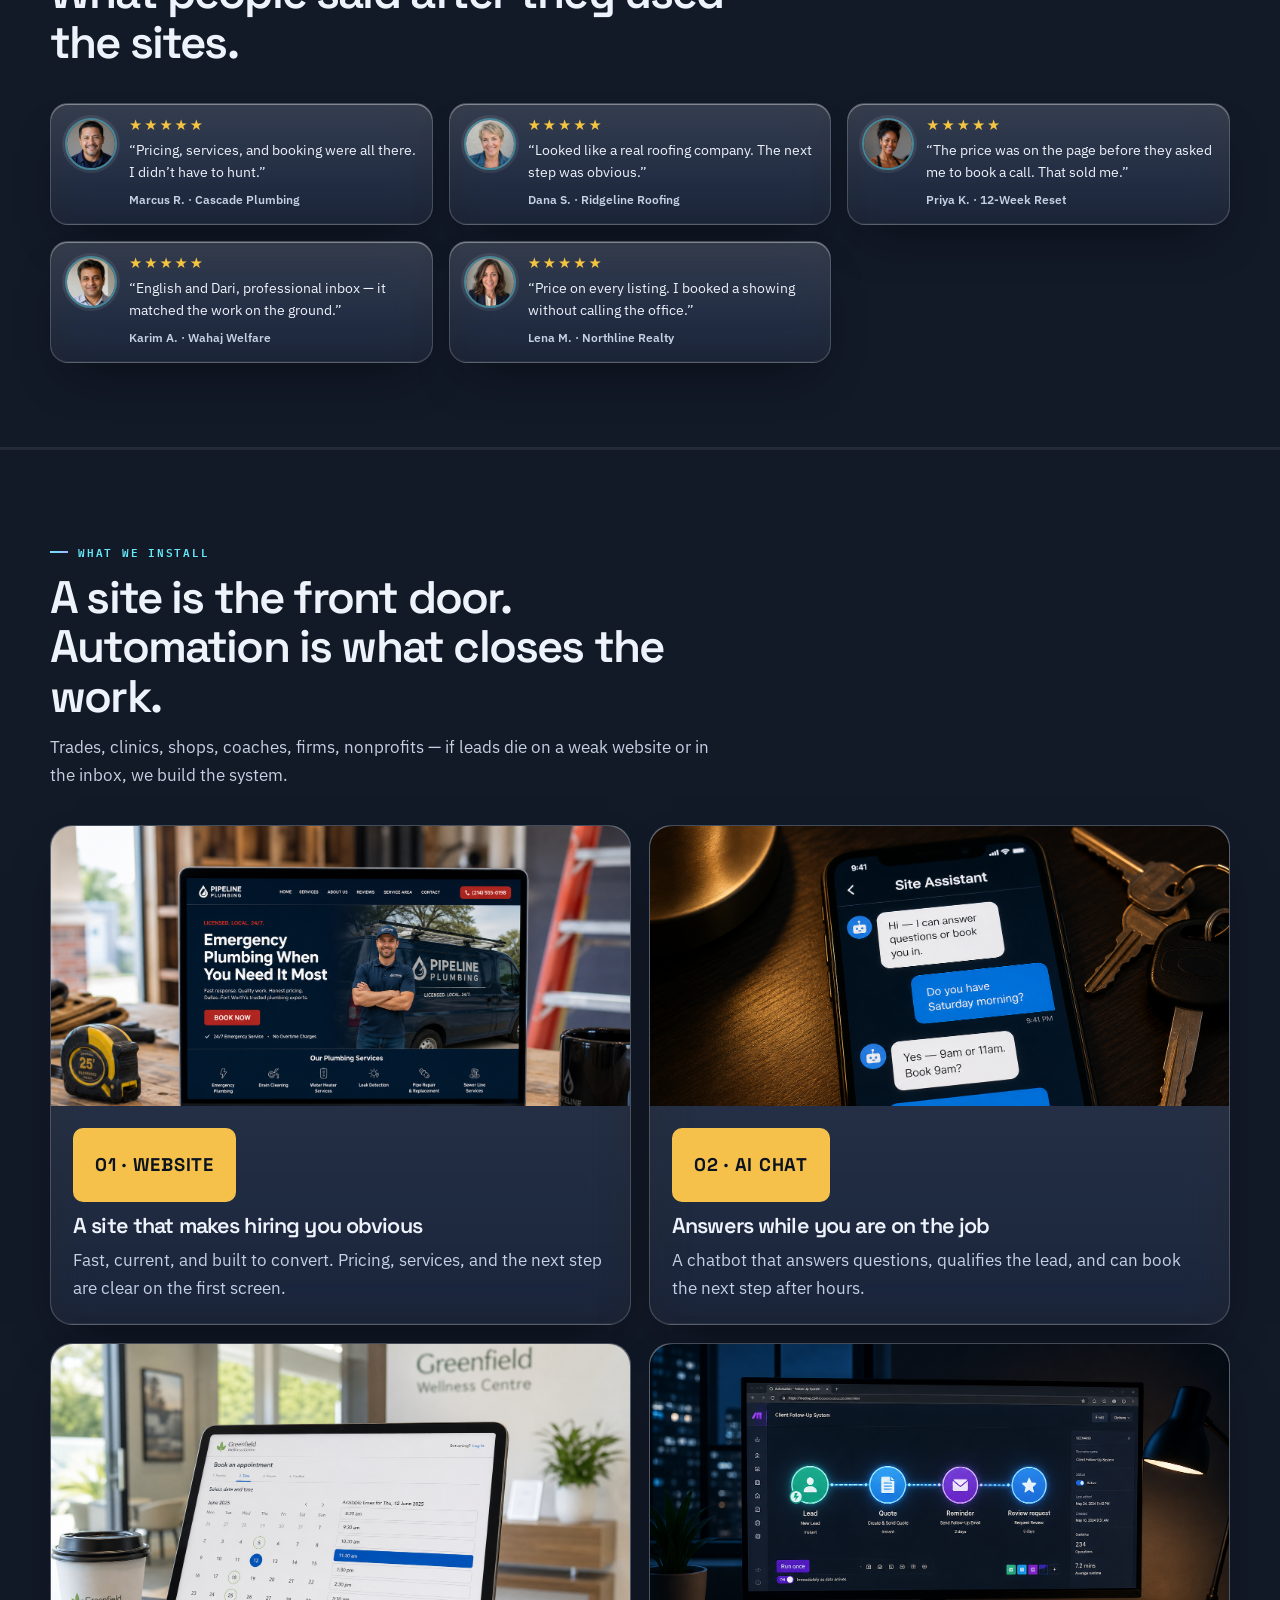
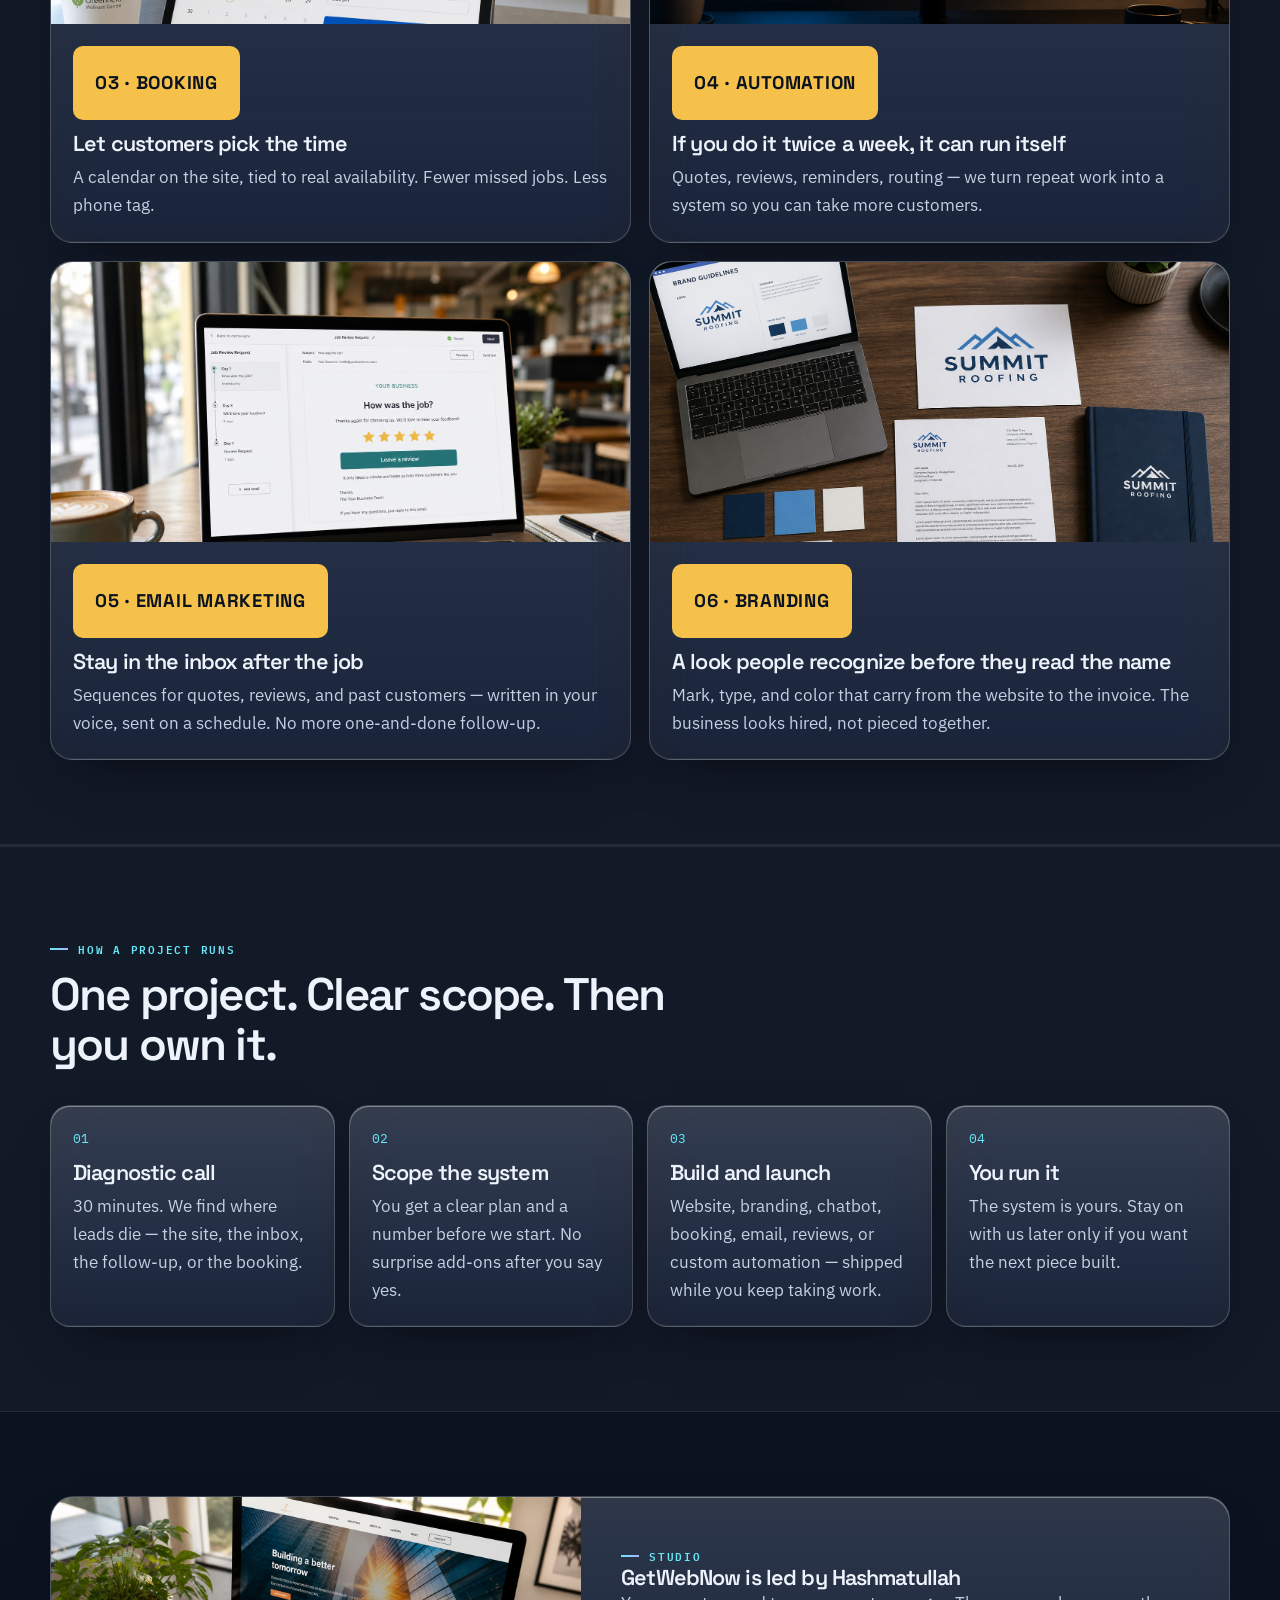
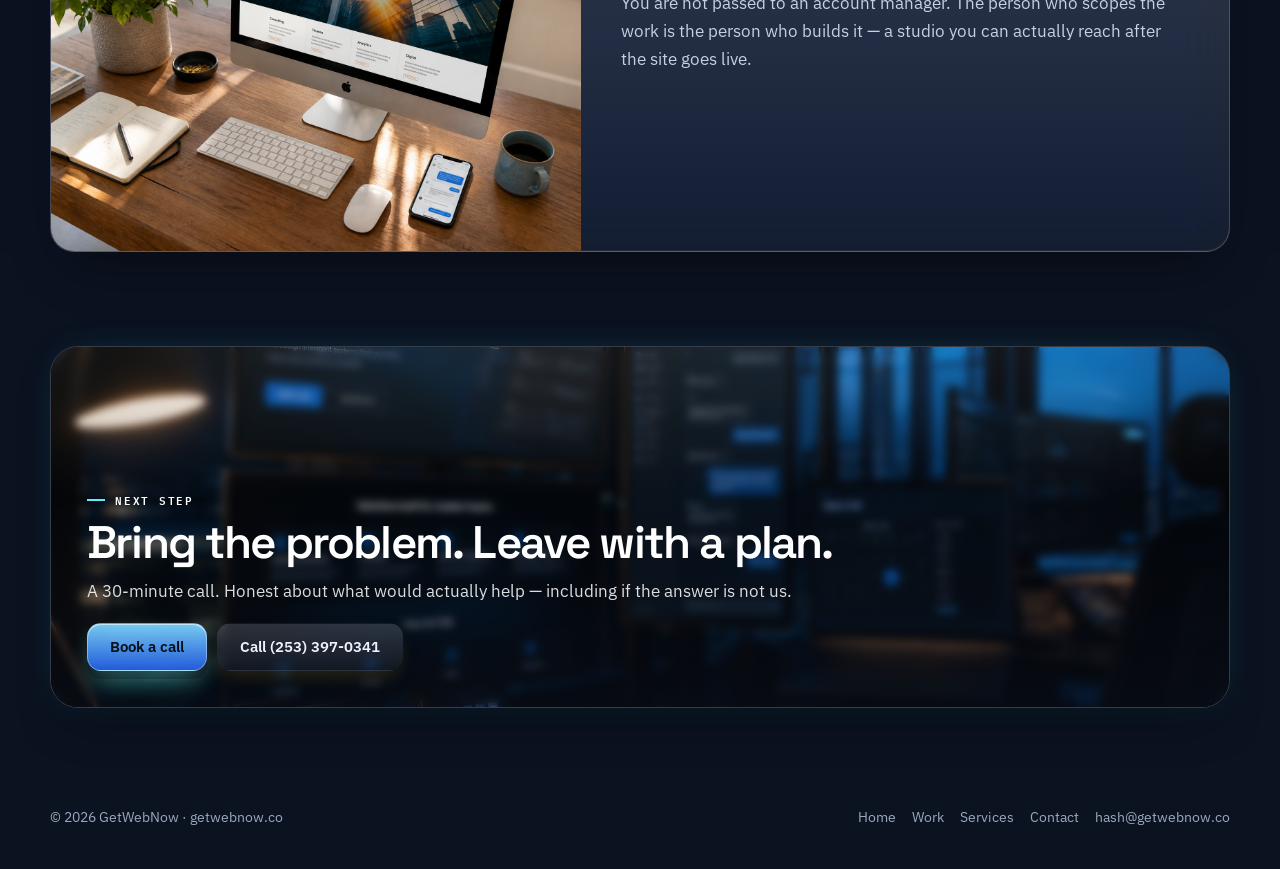
==== commit 16544711: "Show featured work as a slideshow and restore review photos. Co-authored-by: Cursor <cursoragent@cur" ====
--- a/index.html
+++ b/index.html
@@ -17,7 +17,7 @@
 <link rel="preconnect" href="https://fonts.googleapis.com">
 <link rel="preconnect" href="https://fonts.gstatic.com" crossorigin>
 <link href="https://fonts.googleapis.com/css2?family=IBM+Plex+Mono:wght@500&family=IBM+Plex+Sans:wght@400;500;600&family=Space+Grotesk:wght@500;600;700&display=swap" rel="stylesheet">
-<link rel="stylesheet" href="styles.css">
+<link rel="stylesheet" href="styles.css?v=5">
 </head>
 <body>
 <header>
@@ -53,78 +53,99 @@
         </div>
       </div>
 
-      <div class="collage">
-        <a href="https://cascade-mu-liard.vercel.app" target="_blank" rel="noopener">
-          <img src="work/cascade.png" alt="Cascade Plumbing live website">
-          <span>Cascade Plumbing</span>
-        </a>
-        <a href="https://ridgeline-roofing-demo-umber.vercel.app/" target="_blank" rel="noopener">
-          <img src="work/ridgeline.png" alt="Ridgeline Roofing live website">
-          <span>Ridgeline Roofing</span>
-        </a>
-        <a href="https://the-12-week-reset.vercel.app" target="_blank" rel="noopener">
-          <img src="work/reset.png" alt="12-Week Reset live website">
-          <span>12-Week Reset</span>
-        </a>
-        <a href="https://wahajwelfare.org" target="_blank" rel="noopener">
-          <img src="work/wahaj.png" alt="Wahaj Welfare live website">
-          <span>Wahaj Welfare</span>
-        </a>
-        <a href="https://northline-realty-seven.vercel.app" target="_blank" rel="noopener">
-          <img src="work/northline.png" alt="Northline Realty live website">
-          <span>Northline Realty</span>
-        </a>
-      </div>
-
-      <div class="reviews-row">
-        <a class="review" href="https://cascade-mu-liard.vercel.app" target="_blank" rel="noopener">
-          <img class="review-thumb" src="work/cascade.png" alt="">
-          <div>
-            <p>If a pipe bursts at night, the price, the services, and a book button are on the first screen. You don’t have to hunt for a phone number.</p>
-            <strong>Cascade Plumbing</strong>
-            <span class="review-meta">Seattle area · open the live site</span>
-          </div>
-        </a>
-        <a class="review" href="https://ridgeline-roofing-demo-umber.vercel.app/" target="_blank" rel="noopener">
-          <img class="review-thumb" src="work/ridgeline.png" alt="">
-          <div>
-            <p>Looks like a roofing company you’d actually hire — not a template. The estimate request is sitting right there.</p>
-            <strong>Ridgeline Roofing</strong>
-            <span class="review-meta">Trades sample · open the live site</span>
-          </div>
-        </a>
-        <a class="review" href="https://the-12-week-reset.vercel.app" target="_blank" rel="noopener">
-          <img class="review-thumb" src="work/reset.png" alt="">
-          <div>
-            <p>The program price is on the page. You don’t have to hop on a sales call just to find out what it costs.</p>
-            <strong>12-Week Reset</strong>
-            <span class="review-meta">Offer page · open the live site</span>
-          </div>
-        </a>
-        <a class="review" href="https://wahajwelfare.org" target="_blank" rel="noopener">
-          <img class="review-thumb" src="work/wahaj.png" alt="">
-          <div>
-            <p>English and Dari, on their own domain, with donate and contact that match the work they do in the community.</p>
-            <strong>Wahaj Welfare</strong>
-            <span class="review-meta">Nonprofit · wahajwelfare.org</span>
-          </div>
-        </a>
-        <a class="review" href="https://northline-realty-seven.vercel.app" target="_blank" rel="noopener">
-          <img class="review-thumb" src="work/northline.png" alt="">
-          <div>
-            <p>Price on every listing. Book a showing, or leave your number in the chat after hours.</p>
-            <strong>Northline Realty</strong>
-            <span class="review-meta">Real estate · open the live site</span>
-          </div>
-        </a>
-      </div>
-
-      <p style="margin:4px 0 18px"><a class="btn btn-ghost" href="work.html">See all featured work</a></p>
+      <div class="work-show" data-slideshow>
+        <div class="work-show-head">
+          <div class="eyebrow">Selected work</div>
+          <p>Every live sample, one at a time.</p>
+        </div>
+        <div class="work-show-frame">
+          <button class="work-show-nav prev" type="button" aria-label="Previous project">‹</button>
+          <div class="work-show-viewport">
+            <div class="work-show-track">
+              <a class="work-slide" href="https://cascade-mu-liard.vercel.app" target="_blank" rel="noopener">
+                <img src="work/cascade.png" alt="Cascade Plumbing live website">
+                <span>Cascade Plumbing</span>
+              </a>
+              <a class="work-slide" href="https://ridgeline-roofing-demo-umber.vercel.app/" target="_blank" rel="noopener">
+                <img src="work/ridgeline.png" alt="Ridgeline Roofing live website">
+                <span>Ridgeline Roofing</span>
+              </a>
+              <a class="work-slide" href="https://the-12-week-reset.vercel.app" target="_blank" rel="noopener">
+                <img src="work/reset.png" alt="12-Week Reset live website">
+                <span>12-Week Reset</span>
+              </a>
+              <a class="work-slide" href="https://wahajwelfare.org" target="_blank" rel="noopener">
+                <img src="work/wahaj.png" alt="Wahaj Welfare live website">
+                <span>Wahaj Welfare</span>
+              </a>
+              <a class="work-slide" href="https://northline-realty-seven.vercel.app" target="_blank" rel="noopener">
+                <img src="work/northline.png" alt="Northline Realty live website">
+                <span>Northline Realty</span>
+              </a>
+            </div>
+          </div>
+          <button class="work-show-nav next" type="button" aria-label="Next project">›</button>
+        </div>
+        <div class="work-show-dots" role="tablist" aria-label="Project slides"></div>
+        <p class="work-show-cta"><a class="btn btn-ghost" href="work.html">See all featured work</a></p>
+      </div>
+
       <div class="proof">
         <div class="proof-stat"><span data-count="150">0</span>+ <span class="label">websites built successfully</span></div>
         <div class="proof-names">
           <span class="chip">Live samples above</span>
           <span class="chip">Not the full list</span>
+        </div>
+      </div>
+    </div>
+  </section>
+
+  <section class="work-notes" id="work-notes">
+    <div class="wrap">
+      <div class="section-head">
+        <div class="eyebrow">Reviews</div>
+        <h2>What people said after they used the sites.</h2>
+      </div>
+      <div class="reviews-row">
+        <div class="review">
+          <img class="review-avatar" src="media/avatar-marcus.png" alt="Marcus R.">
+          <div>
+            <div class="stars" aria-label="5 stars">★★★★★</div>
+            <p>“Pricing, services, and booking were all there. I didn’t have to hunt.”</p>
+            <strong>Marcus R. · Cascade Plumbing</strong>
+          </div>
+        </div>
+        <div class="review">
+          <img class="review-avatar" src="media/avatar-dana.png" alt="Dana S.">
+          <div>
+            <div class="stars" aria-label="5 stars">★★★★★</div>
+            <p>“Looked like a real roofing company. The next step was obvious.”</p>
+            <strong>Dana S. · Ridgeline Roofing</strong>
+          </div>
+        </div>
+        <div class="review">
+          <img class="review-avatar" src="media/avatar-priya.png" alt="Priya K.">
+          <div>
+            <div class="stars" aria-label="5 stars">★★★★★</div>
+            <p>“The price was on the page before they asked me to book a call. That sold me.”</p>
+            <strong>Priya K. · 12-Week Reset</strong>
+          </div>
+        </div>
+        <div class="review">
+          <img class="review-avatar" src="media/avatar-karim.png" alt="Karim A.">
+          <div>
+            <div class="stars" aria-label="5 stars">★★★★★</div>
+            <p>“English and Dari, professional inbox — it matched the work on the ground.”</p>
+            <strong>Karim A. · Wahaj Welfare</strong>
+          </div>
+        </div>
+        <div class="review">
+          <img class="review-avatar" src="media/avatar-northline.png" alt="Lena M.">
+          <div>
+            <div class="stars" aria-label="5 stars">★★★★★</div>
+            <p>“Price on every listing. I booked a showing without calling the office.”</p>
+            <strong>Lena M. · Northline Realty</strong>
+          </div>
         </div>
       </div>
     </div>
@@ -264,6 +285,6 @@
     </div>
   </div>
 </footer>
-<script src="site.js"></script>
+<script src="site.js?v=5"></script>
 </body>
 </html>
--- a/styles.css
+++ b/styles.css
@@ -66,7 +66,7 @@
 .wrap{width:min(1180px, calc(100% - 40px));margin:0 auto}
 
 .glass,
-.collage a,
+.work-slide,
 .proof,
 .chip,
 .photo-card,
@@ -208,21 +208,58 @@
 .hero-copy h1{margin:10px 0 14px}
 .hero-actions{display:flex;flex-wrap:wrap;gap:10px;margin-top:22px}
 
-.collage{
-  display:grid;grid-template-columns:repeat(5,1fr);gap:16px;margin-top:22px;
-}
-.collage a{
-  border-radius:20px;overflow:hidden;transition:transform .2s ease, box-shadow .2s ease, border-color .2s ease;
-}
-.collage a:hover{
-  transform:translateY(-6px);
-  border-color:rgba(103,232,249,.45);
-  box-shadow:var(--glass-edge), 0 24px 40px -20px rgba(34,211,238,.35);
-}
-.collage img{width:100%;height:190px;object-fit:cover;object-position:top}
-.collage span{
-  display:block;padding:12px 14px;font-size:.82rem;font-weight:600;
+.work-show{margin-top:28px}
+.work-show-head{
+  display:flex;align-items:baseline;justify-content:space-between;gap:16px;flex-wrap:wrap;
+  margin-bottom:14px;
+}
+.work-show-head p{color:var(--muted);font-size:.95rem}
+.work-show-frame{
+  display:grid;grid-template-columns:auto 1fr auto;align-items:center;gap:10px;
+}
+.work-show-viewport{
+  overflow:hidden;border-radius:22px;border:1px solid var(--line);
+  width:100%;
+}
+.work-show-track{
+  display:flex;
+  transition:transform .55s cubic-bezier(.22,1,.36,1);
+  will-change:transform;
+}
+.work-slide{
+  flex:0 0 auto;
+  min-width:100%;
+  color:inherit;
+  overflow:hidden;
+}
+.work-slide img{
+  width:100%;height:420px;object-fit:cover;object-position:top;display:block;
+}
+.work-slide span{
+  display:block;padding:14px 18px;font-size:.95rem;font-weight:600;
   background:rgba(255,255,255,.06);
+}
+.work-show-nav{
+  width:44px;height:44px;border-radius:999px;border:1px solid var(--line);
+  background:var(--glass);color:var(--ink);font-size:1.6rem;line-height:1;
+  cursor:pointer;display:grid;place-items:center;
+}
+.work-show-nav:hover{border-color:var(--cyan);color:var(--cyan)}
+.work-show-dots{
+  display:flex;justify-content:center;gap:8px;margin-top:14px;
+}
+.work-show-dots button{
+  width:9px;height:9px;border-radius:999px;border:0;padding:0;
+  background:rgba(255,255,255,.28);cursor:pointer;
+}
+.work-show-dots button.is-on{background:var(--cyan);width:22px}
+.work-show-cta{margin:16px 0 0;text-align:center}
+
+.work-notes{
+  padding:84px 0;
+  background:rgba(255,255,255,.03);
+  border-top:1px solid rgba(255,255,255,.1);
+  border-bottom:1px solid rgba(255,255,255,.08);
 }
 
 .proof{
@@ -292,7 +329,7 @@
 .work-link{color:var(--cyan);font-weight:700}
 .work-link:hover{text-decoration:underline}
 .reviews-row{
-  display:grid;grid-template-columns:repeat(3,1fr);gap:14px;margin:22px 0 28px;
+  display:grid;grid-template-columns:repeat(3,1fr);gap:16px;margin:0;
 }
 .review{
   display:flex;gap:12px;align-items:flex-start;
@@ -300,13 +337,14 @@
   color:inherit;
 }
 a.review:hover{border-color:rgba(103,232,249,.45)}
-.review-thumb{
-  width:52px;height:52px;border-radius:12px;object-fit:cover;object-position:top;
-  flex-shrink:0;border:1px solid var(--line);
-}
-.review p{font-size:.86rem;color:var(--ink);margin-bottom:8px}
-.review strong{display:block;font-size:.8rem;color:var(--ink);font-weight:600}
-.review-meta{display:block;font-size:.72rem;color:var(--faint);margin-top:2px}
+.review-avatar{
+  width:52px;height:52px;border-radius:50%;object-fit:cover;object-position:center;
+  flex-shrink:0;border:2px solid rgba(103,232,249,.45);
+  box-shadow:0 0 0 3px rgba(255,255,255,.08);
+}
+.stars{color:#f5c542;letter-spacing:2px;font-size:.92rem;line-height:1;margin-bottom:6px}
+.review p{font-size:.86rem;color:var(--ink);margin-bottom:6px}
+.review strong{display:block;font-size:.76rem;color:var(--muted);font-weight:600}
 
 .steps{display:grid;grid-template-columns:repeat(4,1fr);gap:14px}
 .step{border-radius:20px;padding:22px}
@@ -486,7 +524,8 @@
 }
 
 @media (max-width:960px){
-  .collage,.reviews-row{grid-template-columns:repeat(2,1fr)}
+  .reviews-row{grid-template-columns:repeat(2,1fr)}
+  .work-slide img{height:300px}
 }
 @media (max-width:860px){
   .nav-links,.nav .nav-cta{display:none}
@@ -505,6 +544,14 @@
   .nav-toggle{display:inline-flex;align-items:center;justify-content:center}
   .hero-visual > img.hero-photo{height:380px}
   .hero-copy{position:relative;left:auto;right:auto;bottom:auto;margin:0;border-radius:0}
+  .work-show-frame{grid-template-columns:1fr;position:relative}
+  .work-show-nav{
+    position:absolute;z-index:2;top:42%;transform:translateY(-50%);
+    background:rgba(10,16,28,.72);
+  }
+  .work-show-nav.prev{left:10px}
+  .work-show-nav.next{right:10px}
+  .work-slide img{height:240px}
   .photo-grid,.steps,.founder,.service-row,.contact-grid,.reviews-row,.work-grid{grid-template-columns:1fr}
   section{padding:64px 0}
 }
@@ -513,7 +560,7 @@
   header::before,
   .nav,
   .glass,
-  .collage a,
+  .work-slide,
   .proof,
   .chip,
   .photo-card,
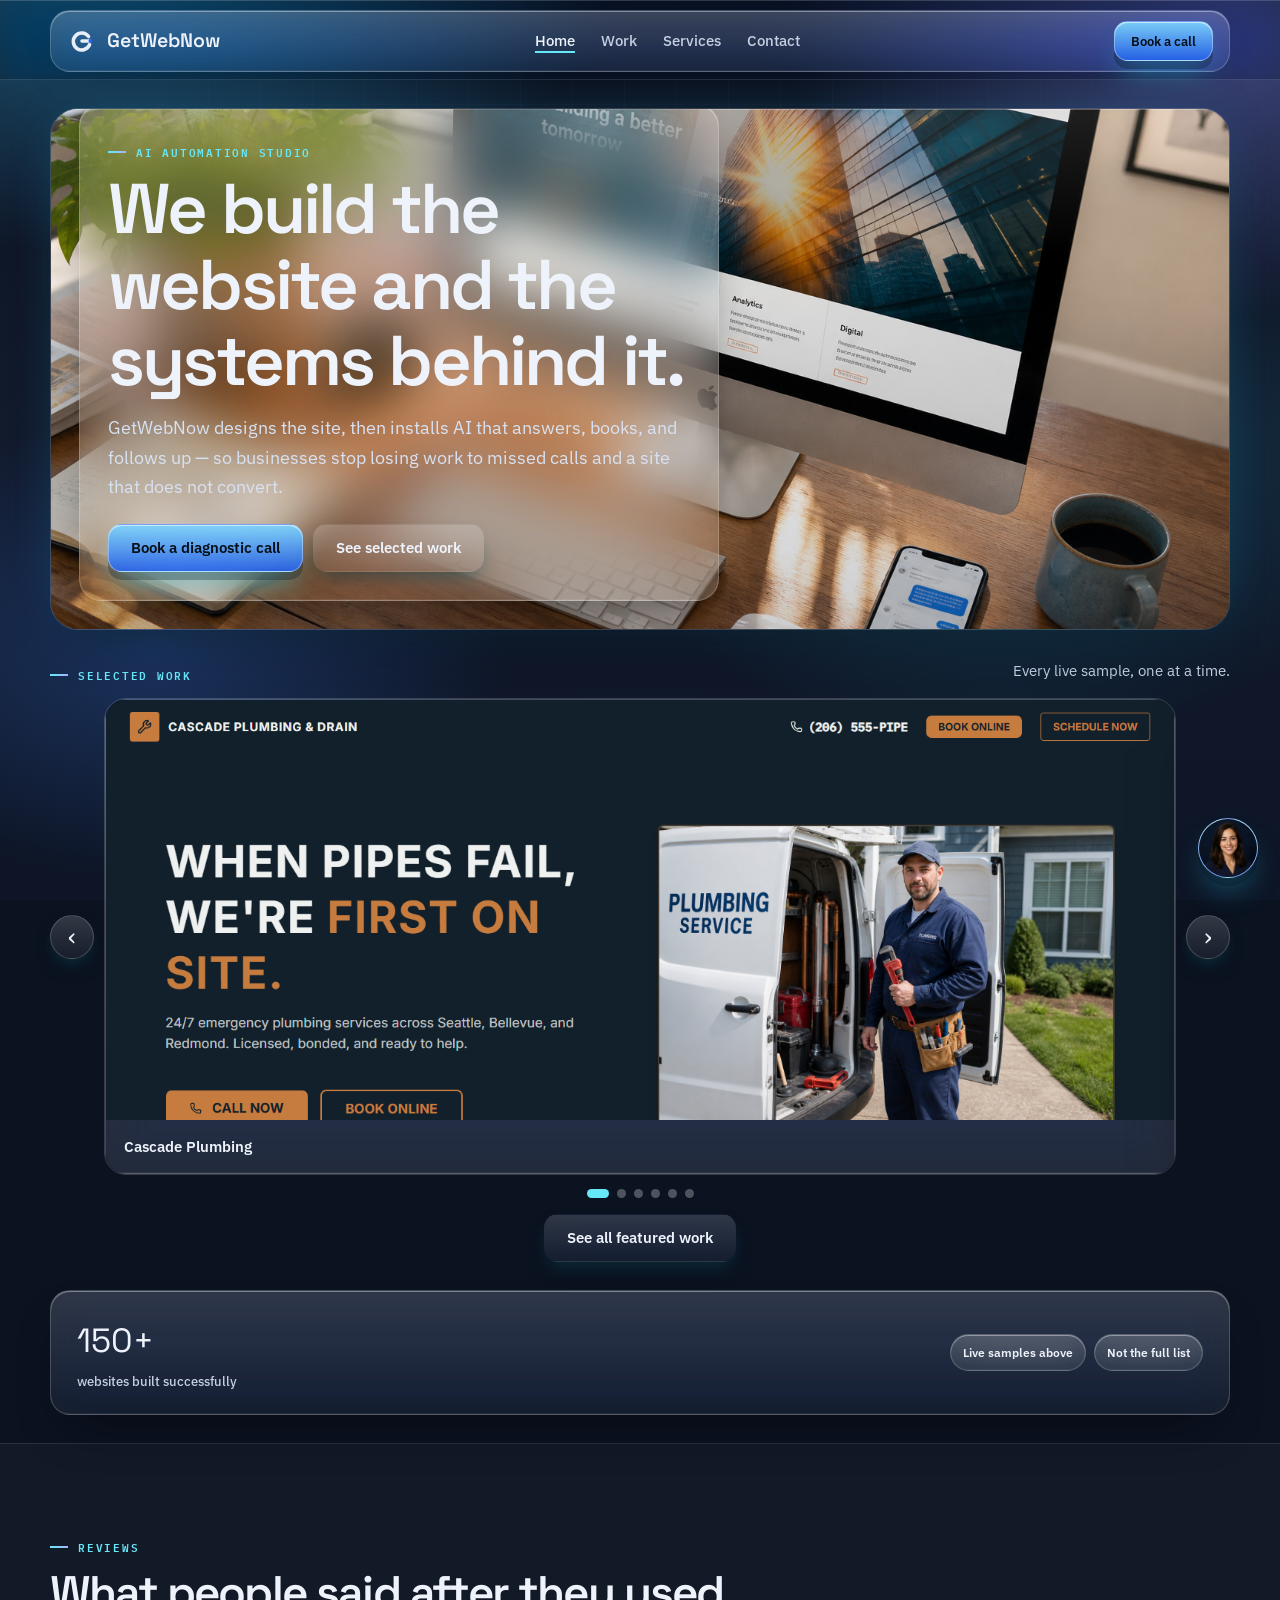
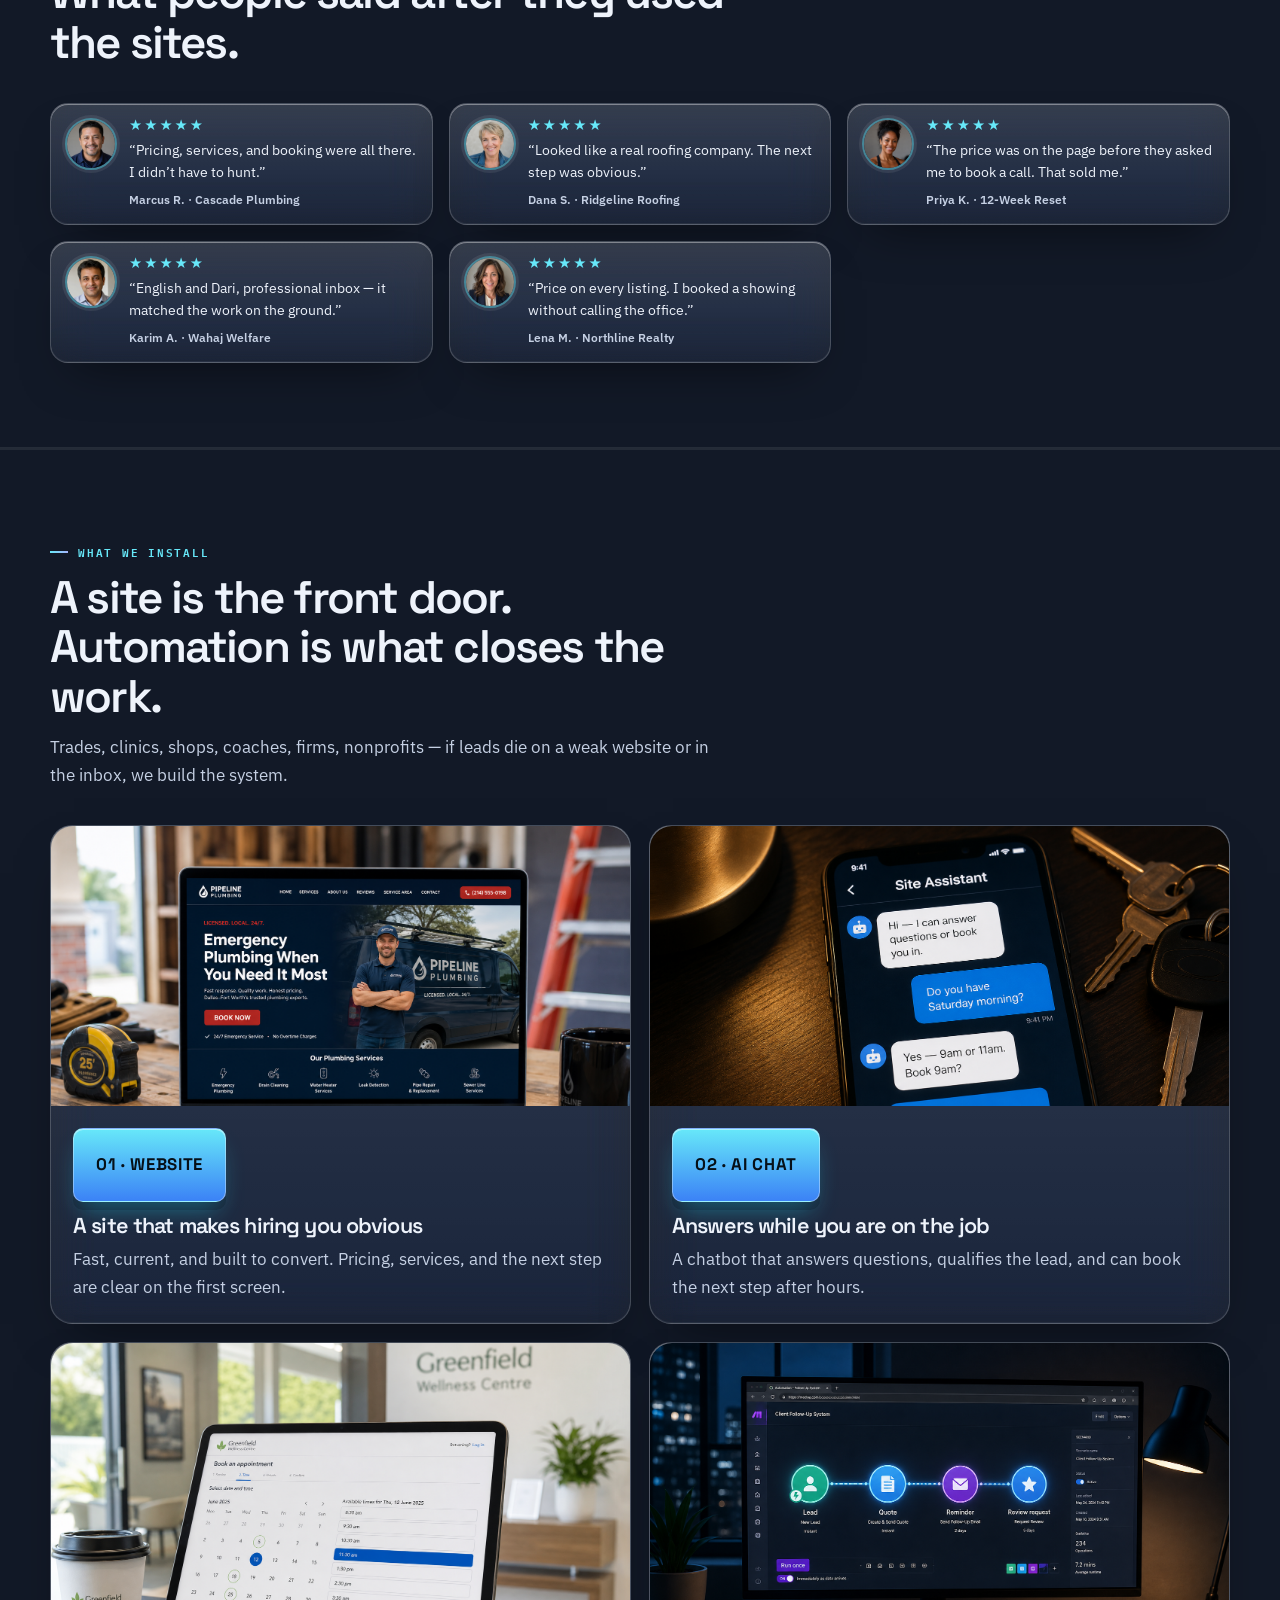
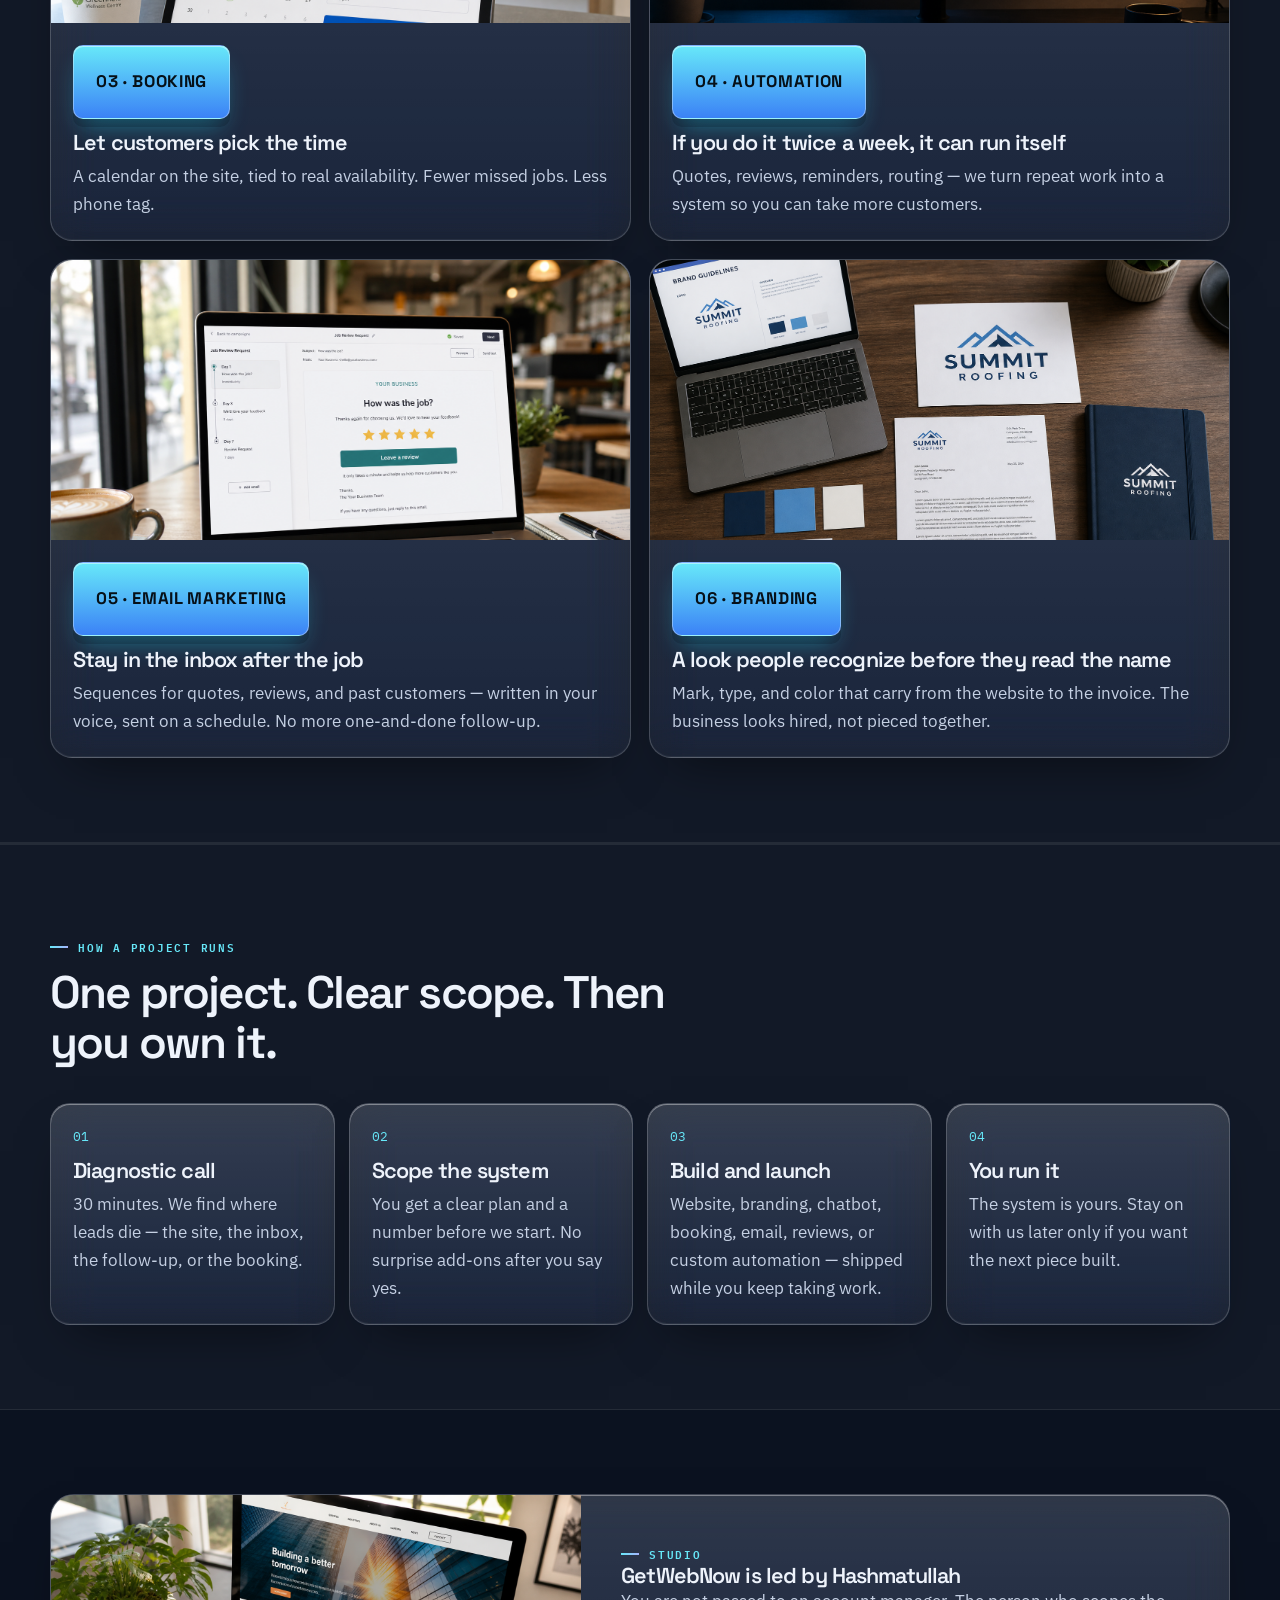
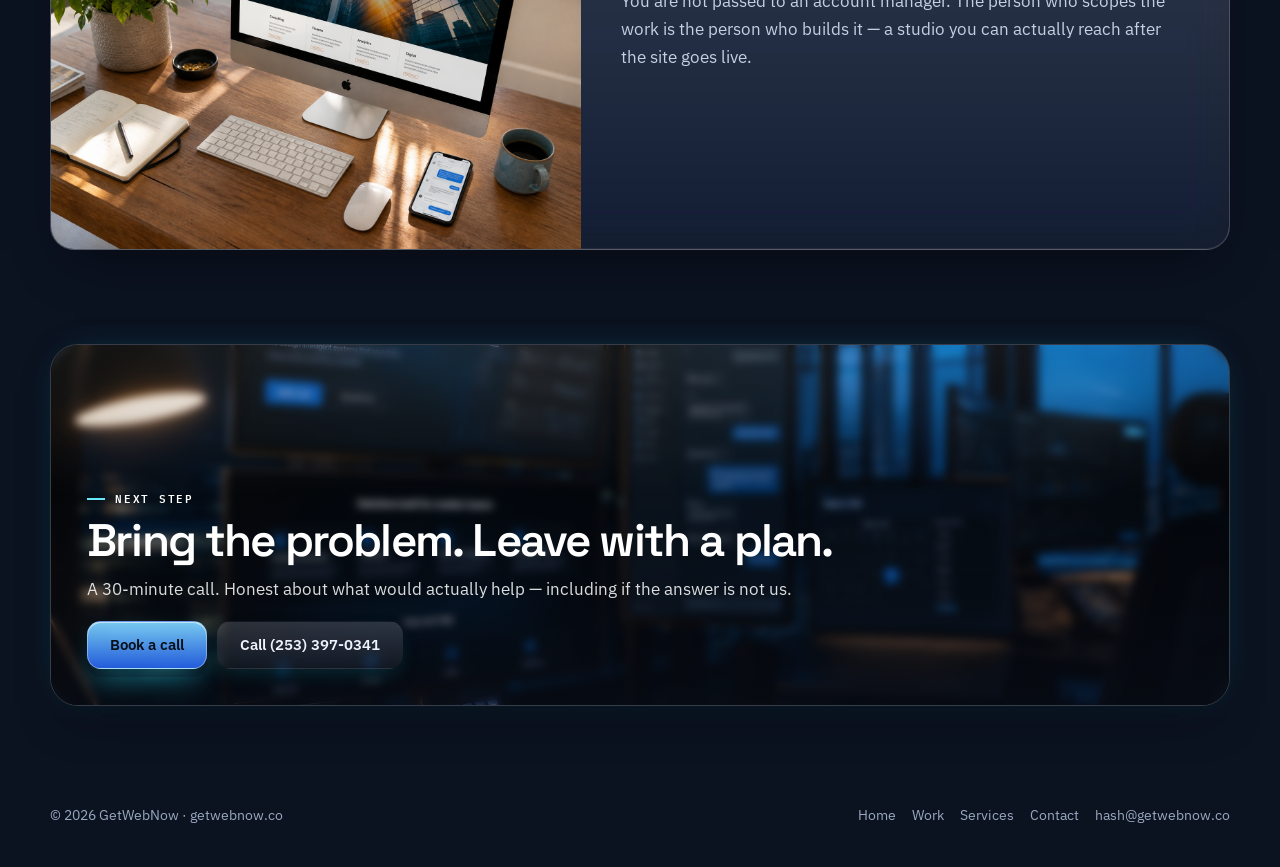
==== commit a7c20c73: "Add AWEVSO to featured work and restyle the site for mobile. Co-authored-by: Cursor <cursoragent@cur" ====
--- a/index.html
+++ b/index.html
@@ -17,7 +17,7 @@
 <link rel="preconnect" href="https://fonts.googleapis.com">
 <link rel="preconnect" href="https://fonts.gstatic.com" crossorigin>
 <link href="https://fonts.googleapis.com/css2?family=IBM+Plex+Mono:wght@500&family=IBM+Plex+Sans:wght@400;500;600&family=Space+Grotesk:wght@500;600;700&display=swap" rel="stylesheet">
-<link rel="stylesheet" href="styles.css?v=5">
+<link rel="stylesheet" href="styles.css?v=6">
 </head>
 <body>
 <header>
@@ -66,6 +66,10 @@
                 <img src="work/cascade.png" alt="Cascade Plumbing live website">
                 <span>Cascade Plumbing</span>
               </a>
+              <a class="work-slide" href="https://awevso-site.vercel.app" target="_blank" rel="noopener">
+                <img src="work/awevso.png" alt="AWEVSO live website">
+                <span>AWEVSO</span>
+              </a>
               <a class="work-slide" href="https://ridgeline-roofing-demo-umber.vercel.app/" target="_blank" rel="noopener">
                 <img src="work/ridgeline.png" alt="Ridgeline Roofing live website">
                 <span>Ridgeline Roofing</span>
@@ -285,6 +289,6 @@
     </div>
   </div>
 </footer>
-<script src="site.js?v=5"></script>
+<script src="site.js?v=6"></script>
 </body>
 </html>
--- a/styles.css
+++ b/styles.css
@@ -7,7 +7,7 @@
   --faint:#9aa8bf;
   --line:rgba(255,255,255,.18);
   --cyan:#67e8f9;
-  --gold:#f5c14b;
+  --gold:#67e8f9;
   --blue:#3b82f6;
   --blue-2:#2563eb;
   --violet:#a5b4fc;
@@ -24,13 +24,14 @@
 }
 
 *{box-sizing:border-box;margin:0;padding:0}
-html{scroll-behavior:smooth;background:var(--bg)}
+html{scroll-behavior:smooth;background:var(--bg);overflow-x:hidden}
 body{
   color:var(--ink);
   font-family:var(--sans);
   font-size:17px;
   line-height:1.65;
   -webkit-font-smoothing:antialiased;
+  overflow-x:hidden;
 }
 body::before,
 body::after{
@@ -107,11 +108,15 @@
   height:48px;padding:0 22px;border-radius:14px;font-size:.92rem;font-weight:600;
   border:1px solid transparent;
   transition:transform .18s ease, background .18s ease, box-shadow .18s ease, border-color .18s ease;
-  box-shadow:0 10px 22px -10px rgba(0,0,0,.55), 0 8px 20px -8px rgba(245,193,75,.28);
+  box-shadow:
+    0 10px 22px -10px rgba(0,0,0,.55),
+    0 8px 20px -8px rgba(34,211,238,.35);
 }
 .btn:hover,.btn:focus-visible{
   transform:translateY(-2px);
-  box-shadow:0 16px 28px -10px rgba(0,0,0,.6), 0 12px 28px -6px rgba(245,193,75,.5);
+  box-shadow:
+    0 16px 28px -10px rgba(0,0,0,.6),
+    0 12px 28px -6px rgba(34,211,238,.45);
 }
 .btn:active{transform:translateY(1px)}
 .btn-primary{
@@ -121,26 +126,28 @@
   box-shadow:
     inset 0 1px 0 rgba(255,255,255,.55),
     0 8px 0 rgba(8,15,28,.28),
-    0 18px 28px -8px rgba(34,211,238,.45),
-    0 10px 24px -6px rgba(245,193,75,.28);
+    0 18px 28px -8px rgba(34,211,238,.45);
 }
 .btn-primary:hover,.btn-primary:focus-visible{
   background:linear-gradient(180deg, #7dd3fc, #2563eb);
   box-shadow:
     inset 0 1px 0 rgba(255,255,255,.62),
     0 10px 0 rgba(8,15,28,.32),
-    0 22px 34px -8px rgba(56,189,248,.55),
-    0 14px 32px -6px rgba(245,193,75,.45);
+    0 22px 34px -8px rgba(56,189,248,.55);
 }
 .btn-ghost{
   color:var(--ink);
   border-radius:14px;
-  box-shadow:0 10px 22px -10px rgba(0,0,0,.55), 0 8px 20px -8px rgba(245,193,75,.32);
+  box-shadow:
+    0 10px 22px -10px rgba(0,0,0,.55),
+    0 8px 20px -8px rgba(34,211,238,.32);
 }
 .btn-ghost:hover,.btn-ghost:focus-visible{
   background:var(--glass-strong);
-  border-color:rgba(245,193,75,.5);
-  box-shadow:0 16px 28px -10px rgba(0,0,0,.6), 0 12px 28px -6px rgba(245,193,75,.5);
+  border-color:rgba(103,232,249,.5);
+  box-shadow:
+    0 16px 28px -10px rgba(0,0,0,.6),
+    0 12px 28px -6px rgba(34,211,238,.45);
 }
 
 header,main,footer{position:relative;z-index:1}
@@ -175,11 +182,11 @@
 .nav-links a.is-active{box-shadow:inset 0 -2px 0 var(--cyan)}
 .nav-cta{height:40px;padding:0 16px;font-size:.84rem}
 .nav-toggle{
-  display:none;width:42px;height:42px;border-radius:12px;color:var(--ink);
-  box-shadow:0 8px 18px -8px rgba(0,0,0,.55), 0 6px 16px -6px rgba(245,193,75,.3);
+  display:none;width:44px;height:44px;border-radius:12px;color:var(--ink);
+  box-shadow:0 8px 18px -8px rgba(0,0,0,.55), 0 6px 16px -6px rgba(34,211,238,.35);
 }
 .nav-toggle:hover,.nav-toggle:focus-visible{
-  box-shadow:0 12px 22px -8px rgba(0,0,0,.6), 0 8px 20px -4px rgba(245,193,75,.5);
+  box-shadow:0 12px 22px -8px rgba(0,0,0,.6), 0 8px 20px -4px rgba(34,211,238,.5);
 }
 
 .hero{padding:28px 0 20px}
@@ -243,8 +250,9 @@
   width:44px;height:44px;border-radius:999px;border:1px solid var(--line);
   background:var(--glass);color:var(--ink);font-size:1.6rem;line-height:1;
   cursor:pointer;display:grid;place-items:center;
-}
-.work-show-nav:hover{border-color:var(--cyan);color:var(--cyan)}
+  box-shadow:0 10px 22px -10px rgba(0,0,0,.55), 0 8px 18px -8px rgba(34,211,238,.35);
+}
+.work-show-nav:hover{border-color:var(--cyan);color:var(--cyan);box-shadow:0 14px 26px -10px rgba(0,0,0,.6), 0 10px 22px -6px rgba(34,211,238,.45)}
 .work-show-dots{
   display:flex;justify-content:center;gap:8px;margin-top:14px;
 }
@@ -293,11 +301,11 @@
 }
 .photo-card:hover,.photo-card:focus-visible{
   transform:translateY(-6px);
-  border-color:rgba(245,193,75,.55);
+  border-color:rgba(103,232,249,.55);
   box-shadow:
     var(--glass-edge),
     0 22px 44px -14px rgba(0,0,0,.6),
-    0 0 40px -8px rgba(245,193,75,.45);
+    0 0 40px -8px rgba(34,211,238,.45);
 }
 .photo-card img{width:100%;height:280px;object-fit:cover;object-position:center top;border-radius:22px 22px 0 0}
 .photo-card div{padding:22px}
@@ -305,15 +313,20 @@
 .kicker{
   display:inline-block;
   font-family:var(--display);
-  font-size:1.15rem;
+  font-size:1.05rem;
   font-weight:700;
   letter-spacing:.04em;
   text-transform:uppercase;
-  color:#0b1220;
-  background:var(--gold);
+  color:#061018;
+  background:linear-gradient(180deg, #67e8f9, #3b82f6);
   padding:8px 14px;
   border-radius:10px;
   margin-bottom:12px;
+  border:1px solid rgba(255,255,255,.35);
+  box-shadow:
+    inset 0 1px 0 rgba(255,255,255,.45),
+    0 8px 0 rgba(8,15,28,.22),
+    0 14px 24px -8px rgba(34,211,238,.45);
 }
 
 .work-grid{display:grid;grid-template-columns:repeat(2,1fr);gap:20px}
@@ -342,7 +355,7 @@
   flex-shrink:0;border:2px solid rgba(103,232,249,.45);
   box-shadow:0 0 0 3px rgba(255,255,255,.08);
 }
-.stars{color:#f5c542;letter-spacing:2px;font-size:.92rem;line-height:1;margin-bottom:6px}
+.stars{color:#67e8f9;letter-spacing:2px;font-size:.92rem;line-height:1;margin-bottom:6px}
 .review p{font-size:.86rem;color:var(--ink);margin-bottom:6px}
 .review strong{display:block;font-size:.76rem;color:var(--muted);font-weight:600}
 
@@ -392,11 +405,11 @@
 }
 .service-row:hover,.service-row:focus-visible{
   transform:translateY(-4px);
-  border-color:rgba(245,193,75,.5);
+  border-color:rgba(103,232,249,.5);
   box-shadow:
     var(--glass-edge),
     0 24px 48px -16px rgba(0,0,0,.6),
-    0 0 42px -8px rgba(245,193,75,.42);
+    0 0 42px -8px rgba(34,211,238,.42);
 }
 .service-row img{width:100%;height:240px;object-fit:cover;border-radius:18px;border:1px solid var(--line);box-shadow:var(--glass-edge)}
 .service-points{display:grid;gap:12px}
@@ -437,8 +450,7 @@
   box-shadow:
     inset 0 1px 0 rgba(255,255,255,.55),
     0 10px 0 rgba(8,15,28,.32),
-    0 22px 36px -10px rgba(34,211,238,.5),
-    0 12px 28px -6px rgba(245,193,75,.4);
+    0 22px 36px -10px rgba(34,211,238,.5);
 }
 .chat-panel{
   position:fixed;right:22px;bottom:94px;z-index:90;
@@ -484,12 +496,13 @@
 .chat-chips{display:flex;flex-wrap:wrap;gap:8px;padding-left:36px}
 .chat-chips button{
   border:1px solid var(--line);background:rgba(255,255,255,.08);color:var(--ink);
-  border-radius:999px;padding:7px 12px;font-size:.78rem;font-weight:600;cursor:pointer;
-  box-shadow:0 8px 16px -10px rgba(0,0,0,.5);
+  border-radius:999px;padding:10px 14px;font-size:.78rem;font-weight:600;cursor:pointer;
+  min-height:40px;
+  box-shadow:0 8px 16px -10px rgba(0,0,0,.5), 0 6px 14px -8px rgba(34,211,238,.3);
 }
 .chat-chips button:hover{
-  border-color:rgba(245,193,75,.55);
-  box-shadow:0 10px 20px -8px rgba(245,193,75,.4);
+  border-color:rgba(103,232,249,.55);
+  box-shadow:0 10px 20px -8px rgba(34,211,238,.4);
 }
 .chat-lead{
   align-self:stretch;margin-left:36px;
@@ -502,13 +515,16 @@
   width:100%;border:1px solid var(--line);border-radius:10px;padding:9px 12px;
   font-family:var(--sans);font-size:.86rem;background:rgba(8,15,28,.4);color:var(--ink);
 }
-.chat-lead input:focus{outline:none;border-color:var(--gold)}
+.chat-lead input:focus{outline:none;border-color:var(--cyan)}
 .chat-lead button{
-  border:none;border-radius:10px;padding:10px 12px;font-weight:700;cursor:pointer;
-  background:linear-gradient(180deg,#f5c14b,#e0a81e);color:#0b1220;
-  box-shadow:0 10px 20px -10px rgba(245,193,75,.55);
-}
-.chat-lead button:hover{box-shadow:0 14px 26px -8px rgba(245,193,75,.6)}
+  border:none;border-radius:10px;padding:12px;font-weight:700;cursor:pointer;
+  background:linear-gradient(180deg,#38bdf8,#2563eb);color:#061018;
+  box-shadow:
+    inset 0 1px 0 rgba(255,255,255,.45),
+    0 8px 0 rgba(8,15,28,.22),
+    0 14px 24px -8px rgba(34,211,238,.5);
+}
+.chat-lead button:hover{box-shadow:inset 0 1px 0 rgba(255,255,255,.5), 0 10px 0 rgba(8,15,28,.28), 0 18px 28px -8px rgba(34,211,238,.6)}
 .chat-form{display:flex;gap:8px;padding:12px;border-top:1px solid rgba(255,255,255,.12);background:rgba(255,255,255,.05)}
 .chat-form input{
   flex:1;border:1px solid var(--line);border-radius:999px;padding:10px 14px;
@@ -520,40 +536,89 @@
 .chat-form button{
   border:none;background:linear-gradient(180deg,#38bdf8,#2563eb);color:#061018;border-radius:999px;padding:10px 16px;
   font-weight:700;cursor:pointer;
-  box-shadow:0 6px 0 rgba(8,15,28,.3);
+  box-shadow:
+    inset 0 1px 0 rgba(255,255,255,.45),
+    0 6px 0 rgba(8,15,28,.3),
+    0 12px 20px -8px rgba(34,211,238,.45);
 }
 
 @media (max-width:960px){
   .reviews-row{grid-template-columns:repeat(2,1fr)}
   .work-slide img{height:300px}
+  .photo-grid{grid-template-columns:1fr}
+  .steps{grid-template-columns:repeat(2,1fr)}
 }
 @media (max-width:860px){
+  .wrap{width:min(1180px, calc(100% - 24px))}
+  .nav{height:56px;gap:10px;padding:0 10px}
   .nav-links,.nav .nav-cta{display:none}
   .nav.open .nav-links{
-    display:flex;flex-direction:column;position:absolute;left:0;right:0;top:74px;
+    display:flex;flex-direction:column;position:absolute;left:0;right:0;top:66px;
     background:var(--glass-strong);
     backdrop-filter:var(--blur);
     -webkit-backdrop-filter:var(--blur);
-    padding:16px 20px 20px;
+    padding:16px 18px 20px;
     border:1px solid var(--line);
     border-radius:18px;
     box-shadow:var(--glass-edge), var(--shadow);
-    gap:14px;
+    gap:6px;
   }
-  .nav.open .nav-cta{display:inline-flex}
+  .nav.open .nav-links a{
+    min-height:44px;display:flex;align-items:center;
+  }
+  .nav.open .nav-cta{display:inline-flex;width:100%;margin-top:6px}
   .nav-toggle{display:inline-flex;align-items:center;justify-content:center}
-  .hero-visual > img.hero-photo{height:380px}
-  .hero-copy{position:relative;left:auto;right:auto;bottom:auto;margin:0;border-radius:0}
+  .hero{padding:16px 0 12px}
+  .hero-visual{min-height:0;border-radius:20px}
+  .hero-visual > img.hero-photo{height:220px}
+  .hero-copy{
+    position:relative;left:auto;right:auto;bottom:auto;margin:0;
+    border-radius:0;padding:18px;max-width:none;
+  }
+  .hero-copy h1{font-size:clamp(1.7rem, 8vw, 2.2rem)}
+  .lead{font-size:1rem}
+  .hero-actions{flex-direction:column;align-items:stretch}
+  .hero-actions .btn{width:100%;min-height:48px}
+  .work-show-head{flex-direction:column;align-items:flex-start;gap:6px}
   .work-show-frame{grid-template-columns:1fr;position:relative}
   .work-show-nav{
-    position:absolute;z-index:2;top:42%;transform:translateY(-50%);
-    background:rgba(10,16,28,.72);
+    position:absolute;z-index:2;top:38%;transform:translateY(-50%);
+    background:rgba(10,16,28,.78);
+    width:44px;height:44px;
   }
-  .work-show-nav.prev{left:10px}
-  .work-show-nav.next{right:10px}
-  .work-slide img{height:240px}
+  .work-show-nav.prev{left:8px}
+  .work-show-nav.next{right:8px}
+  .work-slide img{height:200px}
   .photo-grid,.steps,.founder,.service-row,.contact-grid,.reviews-row,.work-grid{grid-template-columns:1fr}
-  section{padding:64px 0}
+  .photo-card img{height:180px}
+  .kicker{font-size:.82rem;padding:7px 12px}
+  .point{grid-template-columns:1fr;gap:4px}
+  .founder-copy{padding:22px}
+  .cta-inner{padding:20px}
+  .cta-band{min-height:0;margin-bottom:40px}
+  .cta-band img{height:220px}
+  .cta-actions{flex-direction:column;align-items:stretch}
+  .cta-actions .btn{width:100%}
+  .work-cap{flex-wrap:wrap}
+  .contact-line{flex-direction:column;gap:4px}
+  .contact-line a{text-align:left}
+  .chat-launch{
+    right:max(14px, env(safe-area-inset-right));
+    bottom:max(14px, env(safe-area-inset-bottom));
+  }
+  .chat-panel{
+    right:8px;left:8px;bottom:86px;width:auto;height:min(520px, calc(100dvh - 110px));
+  }
+  .chat-form input,.chat-lead input{font-size:16px}
+  .foot{flex-direction:column;gap:10px}
+  section{padding:48px 0}
+  body{padding-bottom:24px}
+}
+@media (max-width:480px){
+  .btn{height:46px;padding:0 16px}
+  .proof{flex-direction:column;align-items:flex-start}
+  .review{padding:12px}
+  .review-avatar{width:44px;height:44px}
 }
 
 @media (prefers-reduced-transparency: reduce){
